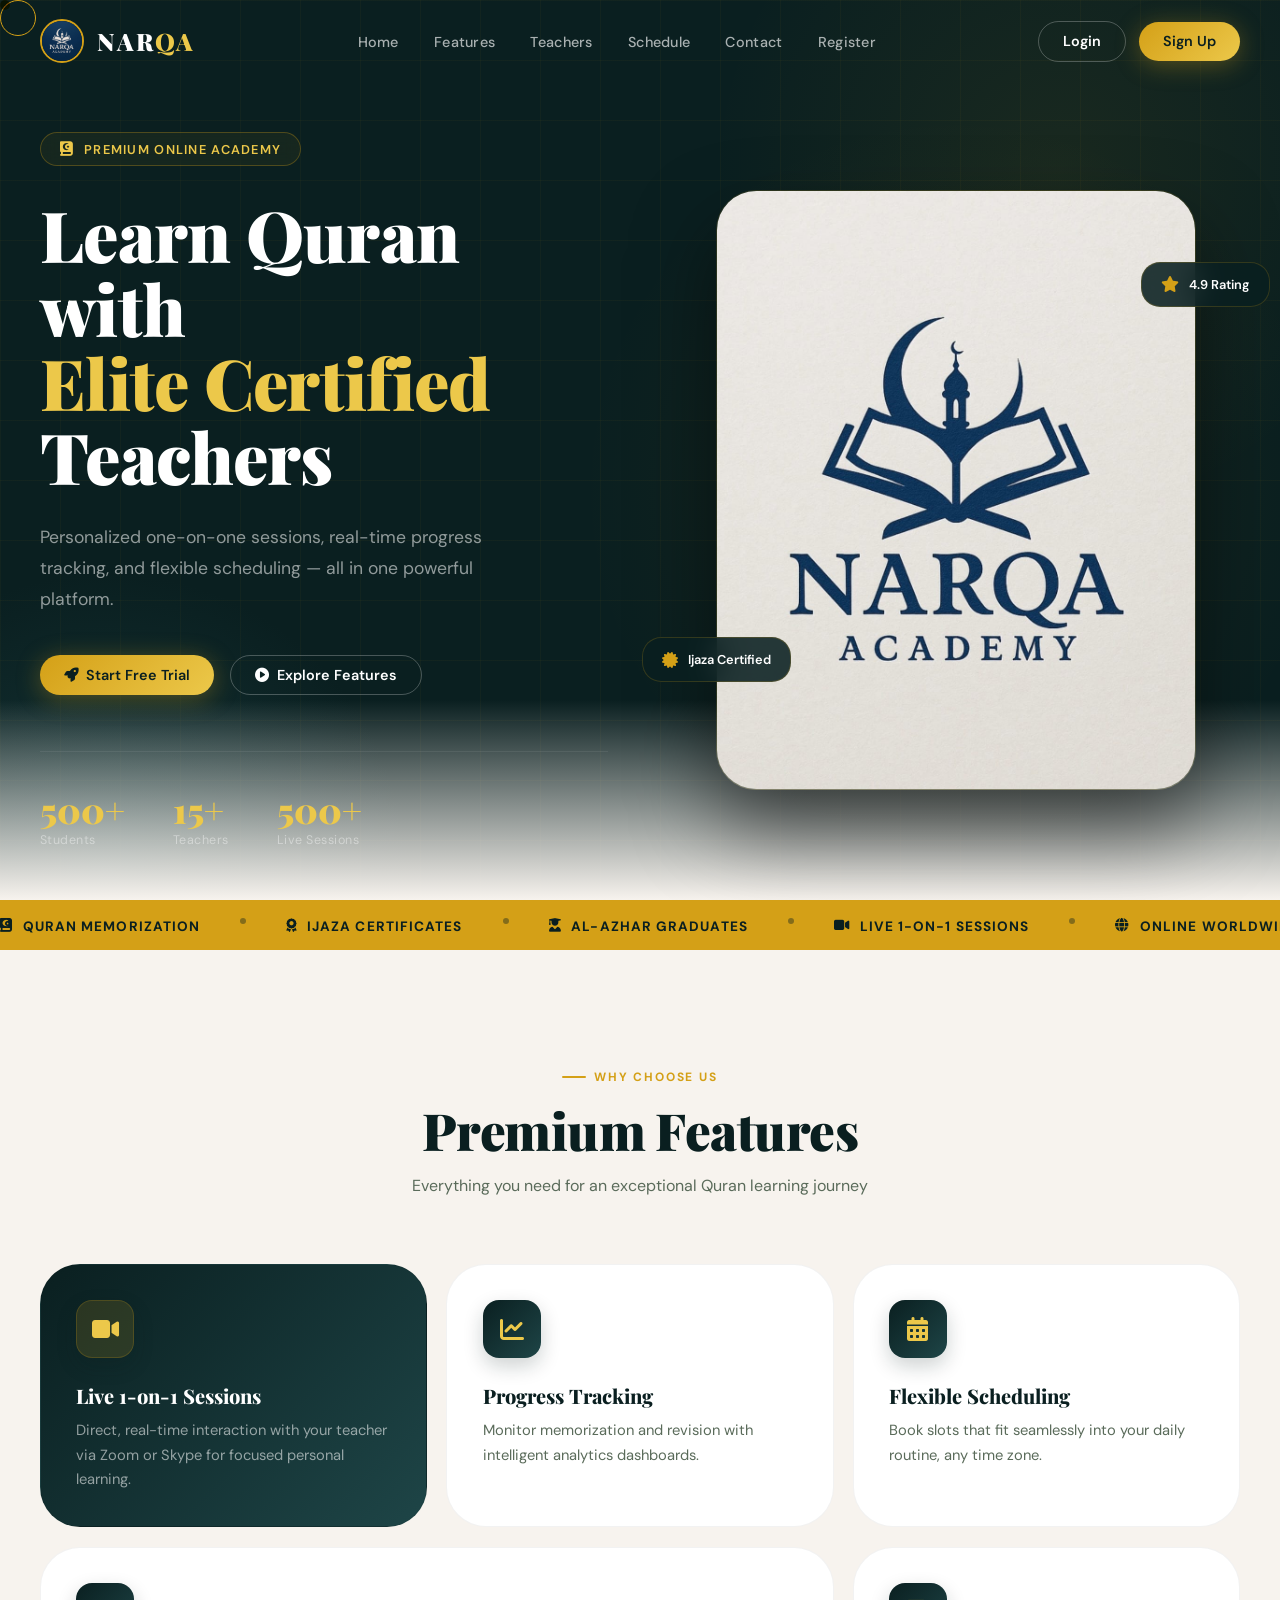
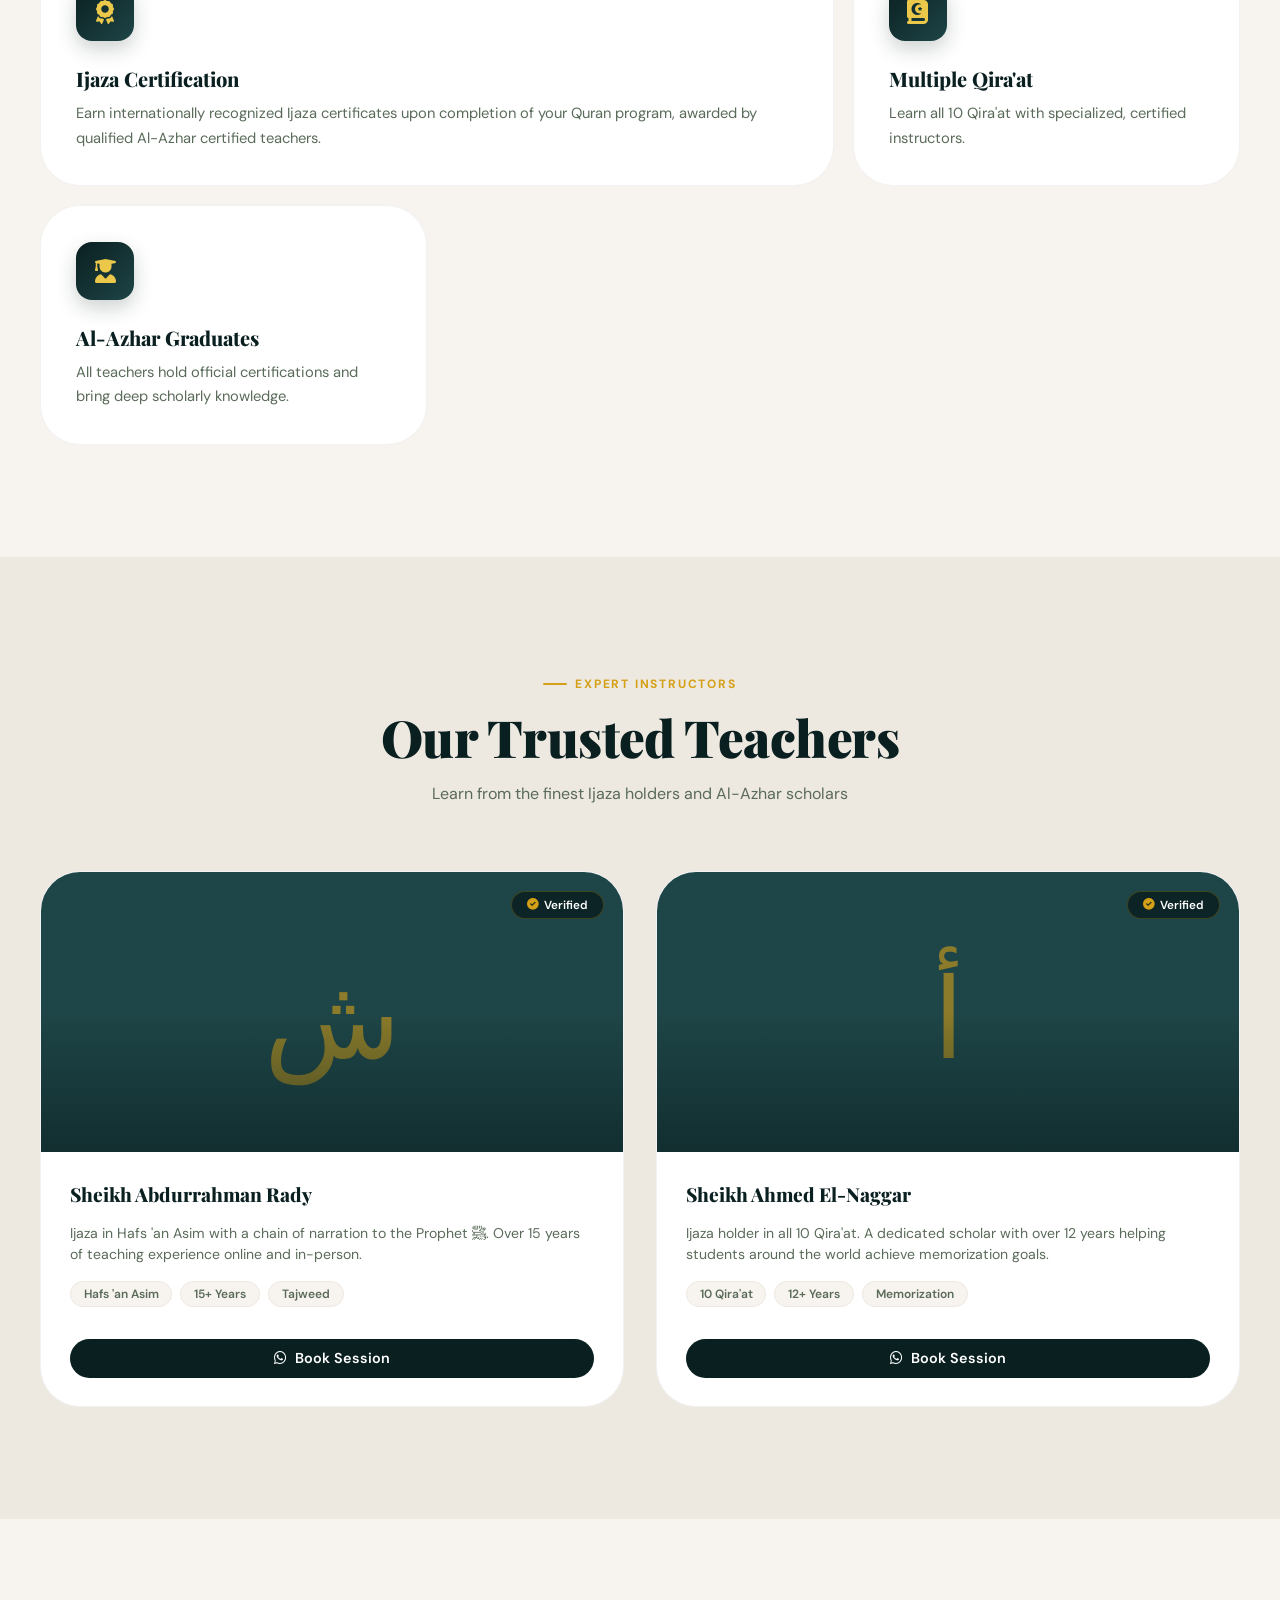
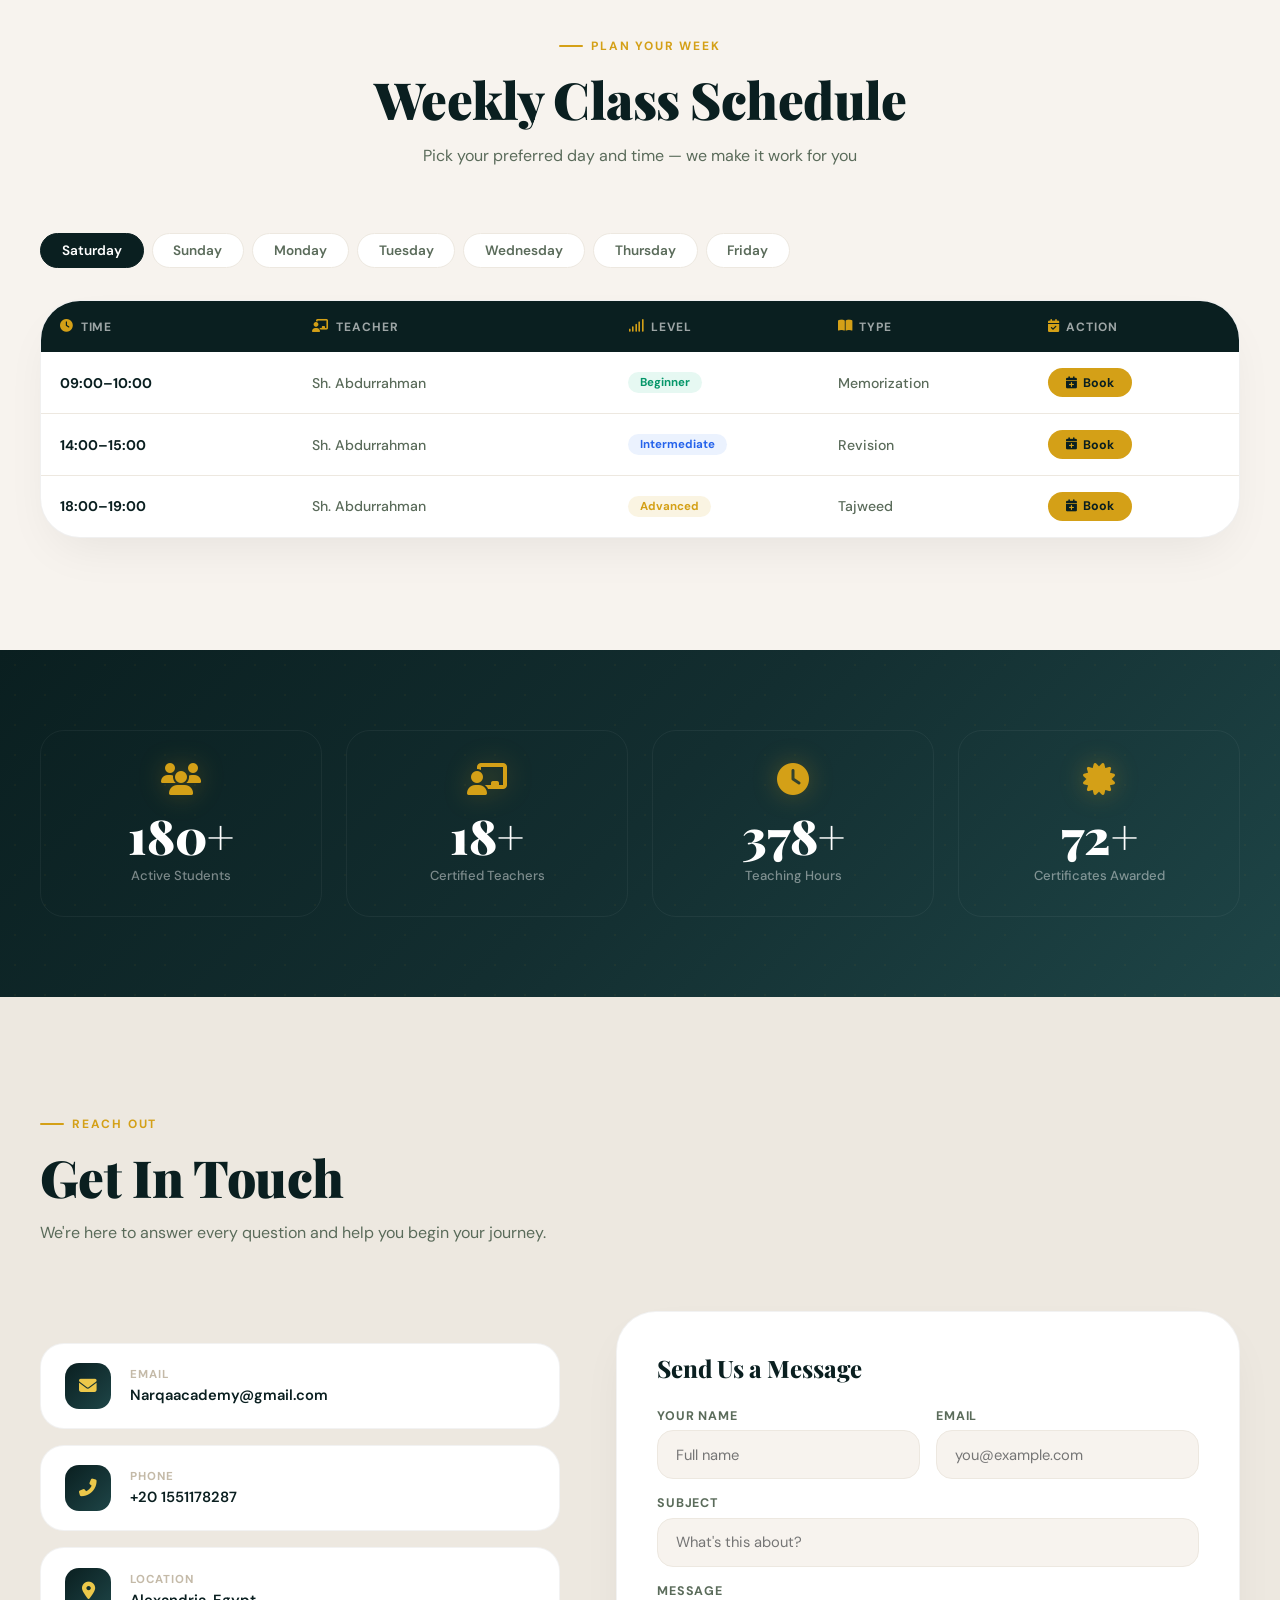
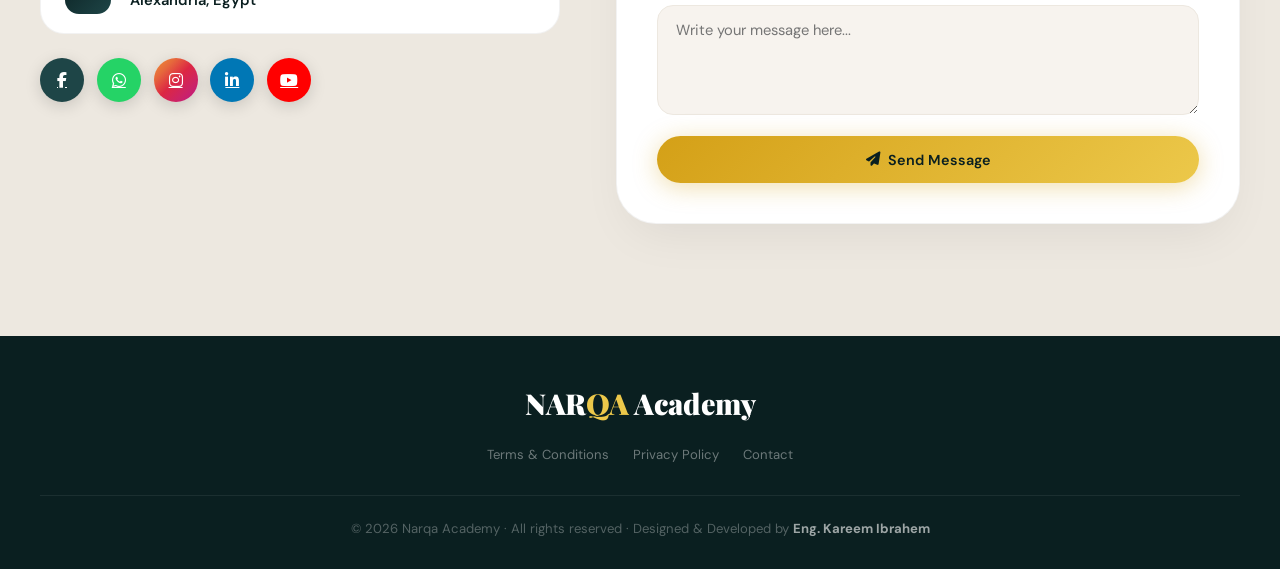
==== index.html @ a3573bda "Add files via upload" ====
<!DOCTYPE html>
<html lang="en" dir="ltr">
<head>
<link href="https://fonts.googleapis.com/css2?family=Playfair+Display:wght@700;800;900&family=DM+Sans:wght@300;400;500;600;700&display=swap" rel="stylesheet">
<link rel="icon" href="img/logo2.jpeg" type="image/x-icon">

<meta charset="UTF-8">
<meta name="viewport" content="width=device-width, initial-scale=1.0, viewport-fit=cover">

<title>Narqa Academy | Learn Quran Online with Certified Al-Azhar Teachers</title>

<meta name="description" content="Join Narqa Academy for online Quran memorization, Tajweed, Arabic language courses, and Ijaza programs with certified Al-Azhar teachers. Flexible schedules for kids and adults worldwide.">

<meta name="keywords" content="Quran online, Quran memorization, Learn Quran online, Tajweed classes, Quran teacher, Al Azhar teachers, Online Islamic courses, Ijaza Quran, Arabic lessons, Quran academy">

<meta name="author" content="Narqa Academy">
<meta name="robots" content="index, follow, max-image-preview:large">
<meta name="theme-color" content="#0A1F20">
<!-- Canonical -->
<link rel="canonical" href="https://narqaacadmy.com/">
<!-- Open Graph -->
<meta property="og:type" content="website">
<meta property="og:title" content="Narqa Academy | Learn Quran Online">
<meta property="og:description" content="Online Quran memorization, Tajweed, Arabic language, and Ijaza programs with certified Al-Azhar teachers.">
<meta property="og:url" content="https://narqaacadmy.com/">
<meta property="og:site_name" content="Narqa Academy">
<meta property="og:image" content="https://narqaacadmy.com/img/logo2.jpeg">
<!-- Twitter -->
<meta name="twitter:card" content="summary_large_image">
<meta name="twitter:title" content="Narqa Academy | Learn Quran Online">
<meta name="twitter:description" content="Learn Quran online with certified Al-Azhar teachers. One-on-one classes and flexible schedules.">
<meta name="twitter:image" content="https://narqaacadmy.com/img/logo2.jpeg">
<!-- Favicon -->
<link rel="icon" type="image/jpeg" href="/img/logo2.jpeg">
<link rel="apple-touch-icon" href="/img/logo2.jpeg">
<!-- Fonts -->
<link rel="preconnect" href="https://fonts.googleapis.com">
<link rel="preconnect" href="https://fonts.gstatic.com" crossorigin>
<link href="https://fonts.googleapis.com/css2?family=Playfair+Display:wght@700;800;900&family=DM+Sans:wght@300;400;500;600;700&display=swap" rel="stylesheet">
<!-- Icons -->
<link rel="stylesheet" href="https://cdnjs.cloudflare.com/ajax/libs/font-awesome/6.4.0/css/all.min.css">

<style>
*{margin:0;padding:0;box-sizing:border-box}
:root{
  --ink:#0A1F20;
  --ink-2:#132E30;
  --ink-3:#1E4547;
  --gold:#D4A017;
  --gold-lt:#ECC84A;
  --gold-glow:rgba(212,160,23,0.18);
  --cream:#F7F3EE;
  --cream-2:#EDE8E0;
  --stone:#C4BAA8;
  --text:#2C3E2D;
  --text-2:#5A6B5A;
  --white:#FFFFFF;
  --r-lg:2.5rem;
  --r-md:1.5rem;
  --r-sm:1rem;
  --ease:cubic-bezier(0.22,1,0.36,1);
}
html{scroll-behavior:smooth}
body{font-family:'DM Sans',sans-serif;background:var(--cream);color:var(--text);overflow-x:hidden}
.container{max-width:1300px;margin:0 auto;padding:0 2.5rem}

/* CURSOR */
.cursor{position:fixed;width:10px;height:10px;background:var(--gold);border-radius:50%;pointer-events:none;z-index:9999;transition:transform 0.1s;mix-blend-mode:multiply}
.cursor-ring{position:fixed;width:36px;height:36px;border:1.5px solid var(--gold);border-radius:50%;pointer-events:none;z-index:9998;transition:transform 0.15s,opacity 0.15s}

/* NAV */
.navbar{position:fixed;top:0;width:100%;z-index:1000;padding:1.2rem 0;transition:all 0.5s var(--ease)}
.navbar.scrolled{background:rgba(10,31,32,0.96);backdrop-filter:blur(20px);padding:0.7rem 0;border-bottom:1px solid rgba(212,160,23,0.1)}
.navbar .container{display:flex;justify-content:space-between;align-items:center;gap:2rem}
.logo{display:flex;align-items:center;gap:0.8rem;text-decoration:none}
.logo-img{width:44px;height:44px;border-radius:50%;object-fit:cover;border:2px solid var(--gold);overflow:hidden;background:var(--ink)}
.logo-img img{width:100%;height:100%;object-fit:cover}
.logo-text{font-family:'Playfair Display',serif;font-weight:900;font-size:1.5rem;color:#fff;letter-spacing:0.08em}
.logo-text span{color:var(--gold-lt)}
.nav-links{display:flex;gap:2.2rem;list-style:none}
.nav-links a{text-decoration:none;font-weight:500;color:rgba(255,255,255,0.65);transition:color 0.3s;font-size:0.9rem;letter-spacing:0.02em}
.nav-links a:hover{color:var(--gold-lt)}
.nav-cta{display:flex;gap:0.8rem;align-items:center}
.btn{display:inline-flex;align-items:center;justify-content:center;gap:0.5rem;padding:0.65rem 1.5rem;border-radius:3rem;font-weight:600;font-family:'DM Sans',sans-serif;font-size:0.9rem;border:none;cursor:pointer;text-decoration:none;transition:all 0.3s var(--ease)}
.btn-ghost{background:transparent;border:1.5px solid rgba(255,255,255,0.25);color:#fff}
.btn-ghost:hover{border-color:var(--gold);color:var(--gold-lt);transform:translateY(-2px)}
.btn-gold{background:linear-gradient(135deg,var(--gold),var(--gold-lt));color:var(--ink);box-shadow:0 4px 24px rgba(212,160,23,0.35)}
.btn-gold:hover{transform:translateY(-3px);box-shadow:0 10px 32px rgba(212,160,23,0.5)}
.btn-dark{background:var(--ink);color:white}
.btn-dark:hover{background:var(--ink-3);transform:translateY(-2px)}
.hamburger{display:none;background:none;border:none;color:#fff;font-size:1.6rem;cursor:pointer}

/* MOBILE MENU */
.mobile-nav{position:fixed;inset:0;background:var(--ink);z-index:1100;transform:translateX(100%);transition:transform 0.45s var(--ease);display:flex;flex-direction:column;padding:3rem 2rem}
.mobile-nav.open{transform:translateX(0)}
.mobile-nav .close-nav{align-self:flex-end;background:none;border:none;color:var(--gold);font-size:2rem;cursor:pointer;margin-bottom:3rem}
.mobile-nav a{text-decoration:none;color:rgba(255,255,255,0.8);font-size:1.4rem;font-weight:600;padding:0.8rem 0;border-bottom:1px solid rgba(255,255,255,0.06);transition:color 0.3s,padding 0.3s}
.mobile-nav a:hover{color:var(--gold-lt);padding-left:0.5rem}

/* HERO */
.hero{min-height:100vh;background:var(--ink);position:relative;display:flex;align-items:center;overflow:hidden;padding-top:5rem}
.hero-bg-grid{position:absolute;inset:0;background-image:
  linear-gradient(rgba(212,160,23,0.04) 1px,transparent 1px),
  linear-gradient(90deg,rgba(212,160,23,0.04) 1px,transparent 1px);
background-size:60px 60px;pointer-events:none}
.hero-circle-1{position:absolute;top:-20%;right:-10%;width:700px;height:700px;border-radius:50%;background:radial-gradient(circle,rgba(212,160,23,0.08) 0%,transparent 70%);pointer-events:none}
.hero-circle-2{position:absolute;bottom:-30%;left:-15%;width:600px;height:600px;border-radius:50%;background:radial-gradient(circle,rgba(30,69,71,0.6) 0%,transparent 70%);pointer-events:none}
.hero-bottom-fade{position:absolute;bottom:0;left:0;width:100%;height:200px;background:linear-gradient(to top,var(--cream),transparent);z-index:2;pointer-events:none}
.hero-inner{display:grid;grid-template-columns:1fr 1fr;gap:4rem;align-items:center;position:relative;z-index:3;padding:3rem 0}
.hero-left{}
.hero-eyebrow{display:inline-flex;align-items:center;gap:0.6rem;border:1px solid rgba(212,160,23,0.3);background:rgba(212,160,23,0.06);color:var(--gold-lt);padding:0.45rem 1.2rem;border-radius:3rem;font-size:0.8rem;font-weight:600;letter-spacing:0.1em;text-transform:uppercase;margin-bottom:2rem;backdrop-filter:blur(8px)}
.hero-eyebrow i{font-size:0.9rem}
.hero h1{font-family:'Playfair Display',serif;font-size:clamp(3rem,5.5vw,5rem);font-weight:900;line-height:1.05;color:#fff;margin-bottom:1.8rem;letter-spacing:-0.01em}
.hero h1 em{font-style:normal;color:var(--gold-lt)}
.hero-desc{color:rgba(255,255,255,0.55);font-size:1.1rem;line-height:1.75;max-width:480px;margin-bottom:2.5rem;font-weight:400}
.hero-actions{display:flex;gap:1rem;flex-wrap:wrap;margin-bottom:3.5rem}
.hero-divider{width:100%;height:1px;background:rgba(255,255,255,0.07);margin-bottom:2.5rem}
.hero-stats-row{display:flex;gap:3rem;flex-wrap:wrap}
.hero-stat .num{font-family:'Playfair Display',serif;font-size:2.2rem;font-weight:900;color:var(--gold-lt);line-height:1}
.hero-stat .lbl{font-size:0.78rem;color:rgba(255,255,255,0.4);margin-top:4px;letter-spacing:0.04em}

/* HERO RIGHT */
.hero-right{display:flex;justify-content:center;position:relative}
.hero-main-img{width:100%;max-width:480px;aspect-ratio:4/5;border-radius:2.5rem;overflow:hidden;border:1px solid rgba(212,160,23,0.15);box-shadow:0 40px 80px rgba(0,0,0,0.5);position:relative}
.hero-main-img img{width:100%;height:100%;object-fit:cover}
.hero-glow-behind{position:absolute;top:50%;left:50%;transform:translate(-50%,-50%);width:140%;height:140%;background:radial-gradient(circle,rgba(212,160,23,0.07) 0%,transparent 65%);pointer-events:none;z-index:-1}
.badge-float{position:absolute;background:rgba(10,31,32,0.88);backdrop-filter:blur(16px);border:1px solid rgba(212,160,23,0.2);border-radius:1.2rem;padding:0.8rem 1.2rem;color:#fff;font-size:0.8rem;font-weight:600;display:flex;align-items:center;gap:0.6rem;animation:levitate 4s ease-in-out infinite}
.badge-float i{color:var(--gold);font-size:1rem}
.badge-float.b1{top:12%;right:-30px;animation-delay:0s}
.badge-float.b2{bottom:18%;left:-30px;animation-delay:1.8s}
@keyframes levitate{0%,100%{transform:translateY(0)}50%{transform:translateY(-10px)}}

/* MARQUEE STRIP */
.marquee-wrap{background:var(--gold);padding:0.9rem 0;overflow:hidden;white-space:nowrap}
.marquee-track{display:inline-flex;gap:2.5rem;animation:marquee 22s linear infinite}
.marquee-item{display:inline-flex;align-items:center;gap:0.6rem;font-weight:700;font-size:0.85rem;color:var(--ink);text-transform:uppercase;letter-spacing:0.08em}
.marquee-dot{width:6px;height:6px;background:var(--ink);border-radius:50%;opacity:0.4}
@keyframes marquee{from{transform:translateX(0)}to{transform:translateX(-50%)}}

/* SECTION COMMON */
.section{padding:7rem 0}
.section-label{display:inline-flex;align-items:center;gap:0.5rem;font-size:0.75rem;font-weight:700;text-transform:uppercase;letter-spacing:0.15em;color:var(--gold);margin-bottom:1rem}
.section-label::before{content:'';display:block;width:24px;height:2px;background:var(--gold);border-radius:2px}
.section-title{font-family:'Playfair Display',serif;font-size:clamp(2.2rem,4vw,3.2rem);font-weight:900;color:var(--ink);line-height:1.15;letter-spacing:-0.01em}
.section-desc{color:var(--text-2);font-size:1rem;line-height:1.7;max-width:540px}
.section-head{margin-bottom:4rem}
.section-head.center{text-align:center}
.section-head.center .section-label{justify-content:center}
.section-head.center .section-desc{margin:0 auto}

/* FEATURES */
.features-section{background:var(--cream)}
.features-bento{display:grid;grid-template-columns:repeat(3,1fr);grid-template-rows:auto auto;gap:1.2rem}
.feat-card{background:var(--white);border-radius:var(--r-lg);padding:2.2rem;border:1px solid rgba(0,0,0,0.05);transition:all 0.4s var(--ease);position:relative;overflow:hidden}
.feat-card::after{content:'';position:absolute;bottom:0;left:0;width:100%;height:3px;background:linear-gradient(90deg,var(--gold),var(--gold-lt));transform:scaleX(0);transform-origin:left;transition:transform 0.4s var(--ease)}
.feat-card:hover::after{transform:scaleX(1)}
.feat-card:hover{transform:translateY(-6px);box-shadow:0 20px 40px -12px rgba(0,0,0,0.1)}
.feat-card.wide{grid-column:span 2}
.feat-icon{width:58px;height:58px;background:linear-gradient(135deg,var(--ink),var(--ink-3));border-radius:16px;display:flex;align-items:center;justify-content:center;font-size:1.5rem;color:var(--gold-lt);margin-bottom:1.5rem;box-shadow:0 8px 20px rgba(10,31,32,0.2)}
.feat-card h3{font-family:'Playfair Display',serif;font-size:1.25rem;font-weight:800;color:var(--ink);margin-bottom:0.6rem}
.feat-card p{color:var(--text-2);font-size:0.92rem;line-height:1.65}
.feat-card.featured{background:linear-gradient(135deg,var(--ink),var(--ink-3));color:white}
.feat-card.featured h3{color:#fff}
.feat-card.featured p{color:rgba(255,255,255,0.55)}
.feat-card.featured .feat-icon{background:rgba(212,160,23,0.15);border:1px solid rgba(212,160,23,0.2)}

/* TEACHERS */
.teachers-section{background:var(--cream-2)}
.teachers-grid{display:grid;grid-template-columns:repeat(auto-fit,minmax(340px,1fr));gap:2rem}
.teacher-card{background:var(--white);border-radius:var(--r-lg);overflow:hidden;border:1px solid rgba(0,0,0,0.05);transition:all 0.4s var(--ease);display:flex;flex-direction:column}
.teacher-card:hover{transform:translateY(-10px);box-shadow:0 32px 60px -18px rgba(0,0,0,0.15)}
.teacher-img-wrap{height:280px;position:relative;overflow:hidden;background:var(--ink-3);display:flex;align-items:center;justify-content:center}
.teacher-avatar{font-family:'Playfair Display',serif;font-size:7rem;color:rgba(212,160,23,0.6);line-height:1}
.teacher-img-wrap::after{content:'';position:absolute;inset:0;background:linear-gradient(to top,rgba(10,31,32,0.6) 0%,transparent 50%)}
.verified-pill{position:absolute;top:1.2rem;right:1.2rem;background:rgba(10,31,32,0.85);backdrop-filter:blur(8px);color:#fff;padding:0.3rem 0.9rem;border-radius:3rem;font-size:0.73rem;font-weight:600;display:flex;align-items:center;gap:0.35rem;z-index:2;border:1px solid rgba(212,160,23,0.25)}
.verified-pill i{color:var(--gold)}
.teacher-body{padding:1.8rem;flex:1;display:flex;flex-direction:column;gap:1rem}
.teacher-body h3{font-family:'Playfair Display',serif;font-size:1.2rem;font-weight:800;color:var(--ink)}
.teacher-body p{font-size:0.88rem;color:var(--text-2);line-height:1.5}
.teacher-tags{display:flex;flex-wrap:wrap;gap:0.5rem}
.tag{background:var(--cream);border:1px solid var(--cream-2);padding:0.25rem 0.8rem;border-radius:3rem;font-size:0.75rem;font-weight:600;color:var(--text-2)}
.teacher-body .btn{margin-top:auto}

/* SCHEDULE */
.schedule-section{background:var(--cream)}
.sched-tabs{display:flex;flex-wrap:wrap;gap:0.5rem;margin-bottom:2rem}
.tab-btn{background:var(--white);border:1.5px solid var(--cream-2);padding:0.5rem 1.3rem;border-radius:3rem;font-weight:600;font-family:'DM Sans',sans-serif;font-size:0.85rem;color:var(--text-2);cursor:pointer;transition:all 0.25s}
.tab-btn:hover,.tab-btn.active{background:var(--ink);color:white;border-color:var(--ink)}
.sched-wrapper{background:var(--white);border-radius:var(--r-lg);overflow:hidden;border:1px solid rgba(0,0,0,0.06);box-shadow:0 20px 50px -15px rgba(0,0,0,0.08)}
.sched-header{background:var(--ink);display:grid;grid-template-columns:1.2fr 1.5fr 1fr 1fr 1fr;gap:0;padding:0}
.sched-header span{padding:1.1rem 1.2rem;font-size:0.75rem;font-weight:700;text-transform:uppercase;letter-spacing:0.08em;color:rgba(255,255,255,0.6);display:flex;align-items:center;gap:0.4rem}
.sched-header span i{color:var(--gold);font-size:0.8rem}
.sched-row{display:grid;grid-template-columns:1.2fr 1.5fr 1fr 1fr 1fr;border-bottom:1px solid var(--cream-2);transition:background 0.2s;align-items:center}
.sched-row:last-child{border-bottom:none}
.sched-row:hover{background:rgba(212,160,23,0.03)}
.sched-row>*{padding:1rem 1.2rem;font-size:0.88rem}
.sched-row .time{font-weight:700;color:var(--ink);font-variant-numeric:tabular-nums}
.sched-row .teacher{color:var(--text-2);font-weight:500}
.level-pill{display:inline-block;padding:0.2rem 0.75rem;border-radius:3rem;font-size:0.72rem;font-weight:700}
.level-pill.beginner{background:rgba(16,185,129,0.1);color:#059669}
.level-pill.intermediate{background:rgba(59,130,246,0.1);color:#2563EB}
.level-pill.advanced{background:rgba(212,160,23,0.12);color:var(--gold)}
.book-btn{background:var(--gold);color:var(--ink);border:none;padding:0.4rem 1.1rem;border-radius:3rem;font-weight:700;cursor:pointer;font-family:'DM Sans',sans-serif;font-size:0.78rem;transition:all 0.25s;display:inline-flex;align-items:center;gap:0.4rem}
.book-btn:hover{background:var(--gold-lt);transform:scale(1.05)}
.no-sess{text-align:center;padding:3rem;color:var(--stone);font-weight:500;font-style:italic}

/* STATS BELT */
.stats-belt{background:linear-gradient(135deg,var(--ink) 0%,var(--ink-2) 50%,var(--ink-3) 100%);padding:5rem 0;position:relative;overflow:hidden}
.stats-belt::before{content:'';position:absolute;inset:0;background-image:radial-gradient(rgba(212,160,23,0.05) 1px,transparent 1px);background-size:30px 30px}
.stats-belt-grid{display:grid;grid-template-columns:repeat(4,1fr);gap:1.5rem;position:relative;z-index:1}
.stat-block{text-align:center;padding:2rem;border:1px solid rgba(255,255,255,0.05);border-radius:var(--r-md);transition:border-color 0.3s,background 0.3s}
.stat-block:hover{border-color:rgba(212,160,23,0.25);background:rgba(212,160,23,0.03)}
.stat-block i{font-size:2rem;color:var(--gold);margin-bottom:1rem;display:block;filter:drop-shadow(0 0 12px rgba(212,160,23,0.3))}
.stat-block .big{font-family:'Playfair Display',serif;font-size:3rem;font-weight:900;color:#fff;line-height:1}
.stat-block .small{font-size:0.82rem;color:rgba(255,255,255,0.45);margin-top:0.5rem;font-weight:500}

/* CONTACT */
.contact-section{background:var(--cream-2)}
.contact-grid{display:grid;grid-template-columns:1fr 1.2fr;gap:3.5rem;align-items:start}
.contact-left{}
.contact-info-cards{display:flex;flex-direction:column;gap:1rem;margin-top:2rem}
.info-card{background:var(--white);border-radius:var(--r-md);padding:1.2rem 1.5rem;display:flex;align-items:center;gap:1.2rem;border:1px solid rgba(0,0,0,0.05);transition:all 0.3s var(--ease)}
.info-card:hover{border-color:var(--gold);transform:translateX(4px)}
.info-card-icon{width:46px;height:46px;flex-shrink:0;background:linear-gradient(135deg,var(--ink),var(--ink-3));color:var(--gold-lt);border-radius:14px;display:flex;align-items:center;justify-content:center;font-size:1.1rem}
.info-card-text strong{display:block;font-size:0.72rem;text-transform:uppercase;letter-spacing:0.08em;color:var(--stone);font-weight:700;margin-bottom:2px}
.info-card-text a,.info-card-text span{color:var(--ink);font-weight:600;font-size:0.92rem;text-decoration:none}
.info-card-text a:hover{color:var(--gold)}
.socials{display:flex;gap:0.8rem;margin-top:1.5rem}
.socials a{width:44px;height:44px;border-radius:50%;display:flex;align-items:center;justify-content:center;color:white;font-size:1rem;transition:all 0.3s var(--ease);box-shadow:0 4px 16px rgba(0,0,0,0.15)}
.socials a:hover{transform:translateY(-4px) scale(1.1);box-shadow:0 8px 24px rgba(0,0,0,0.2)}
.contact-form{background:var(--white);border-radius:var(--r-lg);padding:2.5rem;border:1px solid rgba(0,0,0,0.05);box-shadow:0 20px 50px -15px rgba(0,0,0,0.08)}
.form-title{font-family:'Playfair Display',serif;font-size:1.5rem;font-weight:800;color:var(--ink);margin-bottom:1.5rem}
.form-row{display:grid;grid-template-columns:1fr 1fr;gap:1rem}
.fg{margin-bottom:1rem}
.fg label{display:block;font-size:0.78rem;font-weight:700;text-transform:uppercase;letter-spacing:0.07em;color:var(--text-2);margin-bottom:0.4rem}
.fg input,.fg textarea{width:100%;padding:0.85rem 1.1rem;border:1.5px solid var(--cream-2);border-radius:var(--r-sm);font-family:'DM Sans',sans-serif;font-size:0.92rem;color:var(--ink);background:var(--cream);transition:all 0.3s;outline:none}
.fg input:focus,.fg textarea:focus{border-color:var(--gold);background:#fff;box-shadow:0 0 0 3px var(--gold-glow)}
.fg textarea{resize:vertical;min-height:110px}

/* FOOTER */
.footer{background:var(--ink);color:white;padding:3rem 0 2rem}
.footer-inner{display:flex;flex-direction:column;align-items:center;gap:1.5rem;text-align:center}
.footer-logo{font-family:'Playfair Display',serif;font-size:1.8rem;font-weight:900;color:#fff}
.footer-logo span{color:var(--gold-lt)}
.footer-links{display:flex;gap:1.5rem}
.footer-links a{color:rgba(255,255,255,0.4);font-size:0.82rem;text-decoration:none;transition:color 0.3s}
.footer-links a:hover{color:var(--gold-lt)}
.footer-copy{color:rgba(255,255,255,0.3);font-size:0.82rem;border-top:1px solid rgba(255,255,255,0.07);width:100%;padding-top:1.5rem;margin-top:0.5rem}

/* REVEAL */
.reveal{opacity:0;transform:translateY(30px);transition:opacity 0.7s var(--ease),transform 0.7s var(--ease)}
.reveal.visible{opacity:1;transform:none}

/* SCROLL TOP */
.scroll-top{position:fixed;bottom:2rem;right:2rem;width:48px;height:48px;background:var(--gold);color:var(--ink);border:none;border-radius:50%;cursor:pointer;font-size:1rem;display:flex;align-items:center;justify-content:center;opacity:0;visibility:hidden;transition:all 0.35s var(--ease);z-index:500;box-shadow:0 6px 20px rgba(212,160,23,0.4)}
.scroll-top.visible{opacity:1;visibility:visible}
.scroll-top:hover{transform:translateY(-4px) scale(1.1)}

/* TOAST */
.toast{position:fixed;bottom:2rem;left:50%;transform:translateX(-50%) translateY(120px);background:var(--ink);color:white;padding:1rem 2rem;border-radius:var(--r-md);font-weight:600;font-size:0.9rem;z-index:9999;opacity:0;transition:all 0.4s var(--ease);box-shadow:0 12px 40px rgba(0,0,0,0.25);display:flex;align-items:center;gap:0.7rem;border:1px solid rgba(212,160,23,0.2)}
.toast.show{transform:translateX(-50%) translateY(0);opacity:1}
.toast i{color:var(--gold)}

/* RESPONSIVE */
@media(max-width:1024px){
  .features-bento{grid-template-columns:1fr 1fr}
  .feat-card.wide{grid-column:span 1}
  .stats-belt-grid{grid-template-columns:1fr 1fr}
}
@media(max-width:900px){
  .hero-inner{grid-template-columns:1fr;text-align:center}
  .hero h1{font-size:clamp(2.4rem,7vw,3.5rem)}
  .hero-desc{margin:0 auto 2.5rem}
  .hero-actions{justify-content:center}
  .hero-stats-row{justify-content:center}
  .hero-right{order:-1}
  .hero-main-img{max-width:340px}
  .badge-float{display:none}
  .contact-grid{grid-template-columns:1fr}
  .sched-header,.sched-row{grid-template-columns:1fr 1.2fr 0.8fr 0.8fr 0.8fr;font-size:0.8rem}
}
@media(max-width:768px){
  .nav-links,.nav-cta{display:none}
  .hamburger{display:block}
  .container{padding:0 1.5rem}
  .section{padding:5rem 0}
  .features-bento{grid-template-columns:1fr}
  .teachers-grid{grid-template-columns:1fr}
  .stats-belt-grid{grid-template-columns:1fr 1fr}
  .form-row{grid-template-columns:1fr}
  .sched-header,.sched-row{grid-template-columns:1fr 1.2fr 1fr 0fr 0.8fr}
  .sched-header span:nth-child(4),.sched-row>*:nth-child(4){display:none}
}
</style>
</head>
<body>

<!-- CURSOR (desktop only) -->
<div class="cursor" id="cursorDot"></div>
<div class="cursor-ring" id="cursorRing"></div>

<!-- NAVBAR -->
<nav class="navbar" id="navbar">
  <div class="container">
    <a href="#home" class="logo">
      <div class="logo-img"><img src="img/logo2.jpeg" alt="Narqa Logo"></div>
      <span class="logo-text">NAR<span>QA</span></span>
    </a>
    <ul class="nav-links">
      <li><a href="#home">Home</a></li>
      <li><a href="#features">Features</a></li>
      <li><a href="#teachers">Teachers</a></li>
      <li><a href="#schedule">Schedule</a></li>
      <li><a href="#contact">Contact</a></li>
      <li><a href="register.php">Register</a></li>
    </ul>
    <div class="nav-cta">
      <a href="login.php" class="btn btn-ghost">Login</a>
      <a href="register.php" class="btn btn-gold">Sign Up</a>
    </div>
    <button class="hamburger" id="hamburger"><i class="fas fa-bars"></i></button>
  </div>
</nav>

<!-- MOBILE NAV -->
<div class="mobile-nav" id="mobileNav">
  <button class="close-nav" id="closeNav"><i class="fas fa-times"></i></button>
  <a href="#home">Home</a>
  <a href="#features">Features</a>
  <a href="#teachers">Teachers</a>
  <a href="#schedule">Schedule</a>
  <a href="#contact">Contact</a>
  <a href="register.php">Register</a>
  <a href="login.php">Login</a>
</div>

<!-- HERO -->
<section id="home" class="hero">
  <div class="hero-bg-grid"></div>
  <div class="hero-circle-1"></div>
  <div class="hero-circle-2"></div>
  <div class="container">
    <div class="hero-inner">
      <div class="hero-left">
        <span class="hero-eyebrow"><i class="fas fa-quran"></i> Premium Online Academy</span>
        <h1>Learn Quran with<br><em>Elite Certified</em><br>Teachers</h1>
        <p class="hero-desc">Personalized one-on-one sessions, real-time progress tracking, and flexible scheduling — all in one powerful platform.</p>
        <div class="hero-actions">
          <a href="register.html" class="btn btn-gold"><i class="fas fa-rocket"></i> Start Free Trial</a>
          <a href="about-me.html" class="btn btn-ghost"><i class="fas fa-play-circle"></i> Explore Features</a>
        </div>
        <div class="hero-divider"></div>
        <div class="hero-stats-row">
          <div class="hero-stat"><div class="num" data-count="500">0</div><div class="lbl">Students</div></div>
          <div class="hero-stat"><div class="num" data-count="15">0</div><div class="lbl">Teachers</div></div>
          <div class="hero-stat"><div class="num" data-count="500">0</div><div class="lbl">Live Sessions</div></div>
        </div>
      </div>
      <div class="hero-right">
        <div class="hero-glow-behind"></div>
        <div class="hero-main-img">
          <img src="img/logo.jpeg" alt="Narqa Academy">
        </div>
        <div class="badge-float b1"><i class="fas fa-star"></i> 4.9 Rating</div>
        <div class="badge-float b2"><i class="fas fa-certificate"></i> Ijaza Certified</div>
      </div>
    </div>
  </div>
  <div class="hero-bottom-fade"></div>
</section>

<!-- MARQUEE -->
<div class="marquee-wrap">
  <div class="marquee-track">
    <span class="marquee-item"><i class="fas fa-book-quran"></i> Quran Memorization</span>
    <span class="marquee-dot"></span>
    <span class="marquee-item"><i class="fas fa-award"></i> Ijaza Certificates</span>
    <span class="marquee-dot"></span>
    <span class="marquee-item"><i class="fas fa-user-graduate"></i> Al-Azhar Graduates</span>
    <span class="marquee-dot"></span>
    <span class="marquee-item"><i class="fas fa-video"></i> Live 1-on-1 Sessions</span>
    <span class="marquee-dot"></span>
    <span class="marquee-item"><i class="fas fa-globe"></i> Online Worldwide</span>
    <span class="marquee-dot"></span>
    <span class="marquee-item"><i class="fas fa-calendar-alt"></i> Flexible Scheduling</span>
    <span class="marquee-dot"></span>
    <span class="marquee-item"><i class="fas fa-book-quran"></i> Quran Memorization</span>
    <span class="marquee-dot"></span>
    <span class="marquee-item"><i class="fas fa-award"></i> Ijaza Certificates</span>
    <span class="marquee-dot"></span>
    <span class="marquee-item"><i class="fas fa-user-graduate"></i> Al-Azhar Graduates</span>
    <span class="marquee-dot"></span>
    <span class="marquee-item"><i class="fas fa-video"></i> Live 1-on-1 Sessions</span>
    <span class="marquee-dot"></span>
    <span class="marquee-item"><i class="fas fa-globe"></i> Online Worldwide</span>
    <span class="marquee-dot"></span>
    <span class="marquee-item"><i class="fas fa-calendar-alt"></i> Flexible Scheduling</span>
    <span class="marquee-dot"></span>
  </div>
</div>

<!-- FEATURES -->
<section id="features" class="section features-section">
  <div class="container">
    <div class="section-head center reveal">
      <div class="section-label">Why Choose Us</div>
      <h2 class="section-title">Premium Features</h2>
      <p class="section-desc" style="margin-top:0.8rem">Everything you need for an exceptional Quran learning journey</p>
    </div>
    <div class="features-bento">
      <div class="feat-card featured reveal">
        <div class="feat-icon"><i class="fas fa-video"></i></div>
        <h3>Live 1-on-1 Sessions</h3>
        <p>Direct, real-time interaction with your teacher via Zoom or Skype for focused personal learning.</p>
      </div>
      <div class="feat-card reveal">
        <div class="feat-icon"><i class="fas fa-chart-line"></i></div>
        <h3>Progress Tracking</h3>
        <p>Monitor memorization and revision with intelligent analytics dashboards.</p>
      </div>
      <div class="feat-card reveal">
        <div class="feat-icon"><i class="fas fa-calendar-alt"></i></div>
        <h3>Flexible Scheduling</h3>
        <p>Book slots that fit seamlessly into your daily routine, any time zone.</p>
      </div>
      <div class="feat-card wide reveal">
        <div class="feat-icon"><i class="fas fa-award"></i></div>
        <h3>Ijaza Certification</h3>
        <p>Earn internationally recognized Ijaza certificates upon completion of your Quran program, awarded by qualified Al-Azhar certified teachers.</p>
      </div>
      <div class="feat-card reveal">
        <div class="feat-icon"><i class="fas fa-book-quran"></i></div>
        <h3>Multiple Qira'at</h3>
        <p>Learn all 10 Qira'at with specialized, certified instructors.</p>
      </div>
      <div class="feat-card reveal">
        <div class="feat-icon"><i class="fas fa-user-graduate"></i></div>
        <h3>Al-Azhar Graduates</h3>
        <p>All teachers hold official certifications and bring deep scholarly knowledge.</p>
      </div>
    </div>
  </div>
</section>

<!-- TEACHERS -->
<section id="teachers" class="section teachers-section">
  <div class="container">
    <div class="section-head center reveal">
      <div class="section-label">Expert Instructors</div>
      <h2 class="section-title">Our Trusted Teachers</h2>
      <p class="section-desc" style="margin-top:0.8rem">Learn from the finest Ijaza holders and Al-Azhar scholars</p>
    </div>
    <div class="teachers-grid">
      <div class="teacher-card reveal">
        <div class="teacher-img-wrap">
          <div class="teacher-avatar">ش</div>
          <div class="verified-pill"><i class="fas fa-check-circle"></i> Verified</div>
        </div>
        <div class="teacher-body">
          <h3>Sheikh Abdurrahman Rady</h3>
          <p>Ijaza in Hafs 'an Asim with a chain of narration to the Prophet ﷺ. Over 15 years of teaching experience online and in-person.</p>
          <div class="teacher-tags">
            <span class="tag">Hafs 'an Asim</span>
            <span class="tag">15+ Years</span>
            <span class="tag">Tajweed</span>
          </div>
          <button class="btn btn-dark" onclick="bookTeacher()" style="width:100%;margin-top:1rem"><i class="fab fa-whatsapp"></i> Book Session</button>
        </div>
      </div>
      <div class="teacher-card reveal">
        <div class="teacher-img-wrap" style="background:var(--ink-3)">
          <div class="teacher-avatar">أ</div>
          <div class="verified-pill"><i class="fas fa-check-circle"></i> Verified</div>
        </div>
        <div class="teacher-body">
          <h3>Sheikh Ahmed El-Naggar</h3>
          <p>Ijaza holder in all 10 Qira'at. A dedicated scholar with over 12 years helping students around the world achieve memorization goals.</p>
          <div class="teacher-tags">
            <span class="tag">10 Qira'at</span>
            <span class="tag">12+ Years</span>
            <span class="tag">Memorization</span>
          </div>
          <button class="btn btn-dark" onclick="bookTeacher()" style="width:100%;margin-top:1rem"><i class="fab fa-whatsapp"></i> Book Session</button>
        </div>
      </div>
    </div>
  </div>
</section>

<!-- SCHEDULE -->
<section id="schedule" class="section schedule-section">
  <div class="container">
    <div class="section-head center reveal">
      <div class="section-label">Plan Your Week</div>
      <h2 class="section-title">Weekly Class Schedule</h2>
      <p class="section-desc" style="margin-top:0.8rem">Pick your preferred day and time — we make it work for you</p>
    </div>
    <div class="sched-tabs reveal">
      <button class="tab-btn active" data-day="saturday">Saturday</button>
      <button class="tab-btn" data-day="sunday">Sunday</button>
      <button class="tab-btn" data-day="monday">Monday</button>
      <button class="tab-btn" data-day="tuesday">Tuesday</button>
      <button class="tab-btn" data-day="wednesday">Wednesday</button>
      <button class="tab-btn" data-day="thursday">Thursday</button>
      <button class="tab-btn" data-day="friday">Friday</button>
    </div>
    <div class="sched-wrapper reveal" style="overflow-x:auto">
      <div class="sched-header">
        <span><i class="fas fa-clock"></i> Time</span>
        <span><i class="fas fa-chalkboard-user"></i> Teacher</span>
        <span><i class="fas fa-signal"></i> Level</span>
        <span><i class="fas fa-book-open"></i> Type</span>
        <span><i class="fas fa-calendar-check"></i> Action</span>
      </div>
      <div id="scheduleBody"></div>
    </div>
  </div>
</section>

<!-- STATS BELT -->
<div class="stats-belt">
  <div class="container">
    <div class="stats-belt-grid">
      <div class="stat-block reveal">
        <i class="fas fa-users"></i>
        <div class="big" id="statStudents">0</div>
        <div class="small">Active Students</div>
      </div>
      <div class="stat-block reveal">
        <i class="fas fa-chalkboard-user"></i>
        <div class="big" id="statTeachers">0</div>
        <div class="small">Certified Teachers</div>
      </div>
      <div class="stat-block reveal">
        <i class="fas fa-clock"></i>
        <div class="big" id="statHours">0</div>
        <div class="small">Teaching Hours</div>
      </div>
      <div class="stat-block reveal">
        <i class="fas fa-certificate"></i>
        <div class="big" id="statCert">0</div>
        <div class="small">Certificates Awarded</div>
      </div>
    </div>
  </div>
</div>

<!-- CONTACT -->
<section id="contact" class="section contact-section">
  <div class="container">
    <div class="section-head reveal">
      <div class="section-label">Reach Out</div>
      <h2 class="section-title">Get In Touch</h2>
      <p class="section-desc" style="margin-top:0.8rem">We're here to answer every question and help you begin your journey.</p>
    </div>
    <div class="contact-grid">
      <div class="contact-left reveal">
        <div class="contact-info-cards">
          <div class="info-card">
            <div class="info-card-icon"><i class="fas fa-envelope"></i></div>
            <div class="info-card-text">
              <strong>Email</strong>
              <a href="mailto:Narqaacademy@gmail.com">Narqaacademy@gmail.com</a>
            </div>
          </div>
          <div class="info-card">
            <div class="info-card-icon"><i class="fas fa-phone-alt"></i></div>
            <div class="info-card-text">
              <strong>Phone</strong>
              <a href="tel:+201551178287">+20 1551178287</a>
            </div>
          </div>
          <div class="info-card">
            <div class="info-card-icon"><i class="fas fa-map-marker-alt"></i></div>
            <div class="info-card-text">
              <strong>Location</strong>
              <span>Alexandria, Egypt</span>
            </div>
          </div>
        </div>
        <div class="socials">
          <a href="https://www.facebook.com/share/16egxWPfUa/" style="background:var(--ink-3)" title="Facebook"><i class="fab fa-facebook-f"></i></a>
          <a href="https://wa.me/01202988181" style="background:#25D366" title="WhatsApp"><i class="fab fa-whatsapp"></i></a>
          <a href="https://www.instagram.com/narqaacademy" style="background:linear-gradient(135deg,#f09433,#e6683c,#dc2743,#cc2366,#bc1888)" title="Instagram"><i class="fab fa-instagram"></i></a>
          <a href="https://www.linkedin.com/in/abdelrahman-mohammed-rady-a9bb22222/?lipi=urn%3Ali%3Apage%3Ad_flagship3_profile_view_base_contact_details%3BLsGTx8nmT1OFnJaePdjnBg%3D%3D" style="background:#0077B5" title="LinkedIn"><i class="fab fa-linkedin-in"></i></a>
          <a href="https://youtube.com/@narqaacademy?si=wC1MKTSm7LglR9OL" style="background:#FF0000" title="YouTube"><i class="fab fa-youtube"></i></a>
        </div>
      </div>
      <form class="contact-form reveal" id="contactForm">
        <div class="form-title">Send Us a Message</div>
        <div class="form-row">
          <div class="fg"><label>Your Name</label><input type="text" placeholder="Full name" required></div>
          <div class="fg"><label>Email</label><input type="email" placeholder="you@example.com" required></div>
        </div>
        <div class="fg"><label>Subject</label><input type="text" placeholder="What's this about?"></div>
        <div class="fg"><label>Message</label><textarea placeholder="Write your message here..."></textarea></div>
        <button type="submit" class="btn btn-gold" style="width:100%;padding:0.9rem"><i class="fas fa-paper-plane"></i> Send Message</button>
      </form>
    </div>
  </div>
</section>

<!-- FOOTER -->
<footer class="footer">
  <div class="container">
    <div class="footer-inner">
      <div class="footer-logo">NAR<span>QA</span> Academy</div>
      <div class="footer-links">
        <a href="terms.html">Terms & Conditions</a>
        <a href="privacy.html">Privacy Policy</a>
        <a href="#contact">Contact</a>
      </div>
      <p class="footer-copy">&copy; 2026 Narqa Academy · All rights reserved · Designed & Developed by <a href="https://wa.me/+201207771639" target="_blank" style="text-decoration: none;"><strong style="color:rgba(255,255,255,0.6)">Eng. Kareem Ibrahem</strong></a></p>
    </div>
  </div>
</footer>

<!-- SCROLL TOP -->
<button class="scroll-top" id="scrollTopBtn"><i class="fas fa-arrow-up"></i></button>

<!-- TOAST -->
<div class="toast" id="toast"><i class="fas fa-check-circle"></i><span id="toastMsg"></span></div>

<script>
(function(){
  // CURSOR
  const dot=document.getElementById('cursorDot'),ring=document.getElementById('cursorRing');
  if(window.matchMedia('(pointer:fine)').matches){
    document.addEventListener('mousemove',e=>{
      dot.style.left=e.clientX-5+'px';dot.style.top=e.clientY-5+'px';
      ring.style.left=e.clientX-18+'px';ring.style.top=e.clientY-18+'px';
    });
    document.querySelectorAll('a,button').forEach(el=>{
      el.addEventListener('mouseenter',()=>{dot.style.transform='scale(2)';ring.style.transform='scale(1.4)';ring.style.opacity='0.5'});
      el.addEventListener('mouseleave',()=>{dot.style.transform='scale(1)';ring.style.transform='scale(1)';ring.style.opacity='1'});
    });
  }else{dot.style.display='none';ring.style.display='none'}

  // TOAST
  function showToast(msg){
    const t=document.getElementById('toast');
    document.getElementById('toastMsg').textContent=msg;
    t.classList.add('show');
    setTimeout(()=>t.classList.remove('show'),3500);
  }
  window.showToast=showToast;
  window.bookTeacher=()=>{showToast('Redirecting to WhatsApp...');setTimeout(()=>window.open('https://wa.me/01202988181?text=Hello%20Narqa%20I%20want%20to%20book%20a%20session','_blank'),800)};

  // HERO COUNTER
  document.querySelectorAll('.hero-stat .num').forEach(el=>{
    const target=parseInt(el.dataset.count);let c=0;
    const step=Math.ceil(target/50),iv=setInterval(()=>{c+=step;if(c>=target){el.textContent=target+'+';clearInterval(iv)}else el.textContent=c+'+';},30);
  });

  // SCHEDULE
  const DB={
    saturday:[{time:'09:00–10:00',teacher:'Sh. Abdurrahman',level:'Beginner',type:'Memorization'},{time:'14:00–15:00',teacher:'Sh. Abdurrahman',level:'Intermediate',type:'Revision'},{time:'18:00–19:00',teacher:'Sh. Abdurrahman',level:'Advanced',type:'Tajweed'}],
    sunday:[{time:'10:00–11:00',teacher:'Sh. Abdurrahman',level:'Beginner',type:'Memorization'},{time:'16:00–17:00',teacher:'Sh. Abdurrahman',level:'Intermediate',type:'Revision'}],
    monday:[{time:'11:00–12:00',teacher:'Sh. Abdurrahman',level:'Beginner',type:'Memorization'}],
    tuesday:[],
    wednesday:[{time:'13:00–14:00',teacher:'Sh. Abdurrahman',level:'Intermediate',type:'Revision'}],
    thursday:[{time:'15:00–16:00',teacher:'Sh. Abdurrahman',level:'Advanced',type:'Tajweed'}],
    friday:[]
  };
  function lvl(l){return l==='Beginner'?'beginner':l==='Intermediate'?'intermediate':'advanced'}
  function renderSched(day){
    const body=document.getElementById('scheduleBody'),sessions=DB[day]||[];
    if(!sessions.length){body.innerHTML=`<div class="no-sess">No sessions available for this day.</div>`;return}
    body.innerHTML=sessions.map(s=>`
      <div class="sched-row">
        <div class="time">${s.time}</div>
        <div class="teacher">${s.teacher}</div>
        <div><span class="level-pill ${lvl(s.level)}">${s.level}</span></div>
        <div style="color:var(--text-2);font-weight:500">${s.type}</div>
        <div><button class="book-btn" onclick="bookTeacher()"><i class="fas fa-calendar-plus"></i> Book</button></div>
      </div>
    `).join('');
  }
  document.querySelectorAll('.tab-btn').forEach(b=>{
    b.addEventListener('click',()=>{document.querySelectorAll('.tab-btn').forEach(x=>x.classList.remove('active'));b.classList.add('active');renderSched(b.dataset.day)});
  });
  renderSched('saturday');

  // STATS COUNTER
  const counters=[{id:'statStudents',target:580},{id:'statTeachers',target:22},{id:'statHours',target:1240},{id:'statCert',target:210}];
  let done=false;
  const obs=new IntersectionObserver(entries=>{if(entries[0].isIntersecting&&!done){done=true;counters.forEach(c=>{const el=document.getElementById(c.id);if(!el)return;let s=0;const step=Math.ceil(c.target/60),iv=setInterval(()=>{s+=step;if(s>=c.target){el.innerText=c.target+'+';clearInterval(iv)}else el.innerText=s+'+';},25);})}},{threshold:0.3});
  const belt=document.querySelector('.stats-belt');if(belt)obs.observe(belt);

  // REVEAL
  const revObs=new IntersectionObserver((entries)=>{entries.forEach((e,i)=>{if(e.isIntersecting){setTimeout(()=>e.target.classList.add('visible'),i*80);revObs.unobserve(e.target)}})},{threshold:0.1,rootMargin:'0px 0px -40px 0px'});
  document.querySelectorAll('.reveal').forEach(el=>revObs.observe(el));

  // MOBILE NAV
  const hamburger=document.getElementById('hamburger'),mobileNav=document.getElementById('mobileNav'),closeNav=document.getElementById('closeNav');
  hamburger?.addEventListener('click',()=>mobileNav.classList.add('open'));
  closeNav?.addEventListener('click',()=>mobileNav.classList.remove('open'));
  document.querySelectorAll('.mobile-nav a').forEach(a=>a.addEventListener('click',()=>mobileNav.classList.remove('open')));

  // SCROLL
  const scrollBtn=document.getElementById('scrollTopBtn'),navbar=document.getElementById('navbar');
  window.addEventListener('scroll',()=>{
    scrollBtn?.classList.toggle('visible',window.scrollY>400);
    navbar?.classList.toggle('scrolled',window.scrollY>60);
  });
  scrollBtn?.addEventListener('click',()=>window.scrollTo({top:0,behavior:'smooth'}));

  // FORM
  document.getElementById('contactForm')?.addEventListener('submit',e=>{e.preventDefault();showToast('Message sent! We\'ll get back to you soon.');e.target.reset()});

  // SMOOTH SCROLL
  document.querySelectorAll('a[href^="#"]').forEach(a=>{
    a.addEventListener('click',function(e){
      const h=this.getAttribute('href');
      if(h==='#'||h==='#home'){window.scrollTo({top:0,behavior:'smooth'});return}
      const el=document.querySelector(h);
      if(el){e.preventDefault();const top=el.getBoundingClientRect().top+window.scrollY-80;window.scrollTo({top,behavior:'smooth'})}
    });
  });
})();
</script>
</body>
</html>
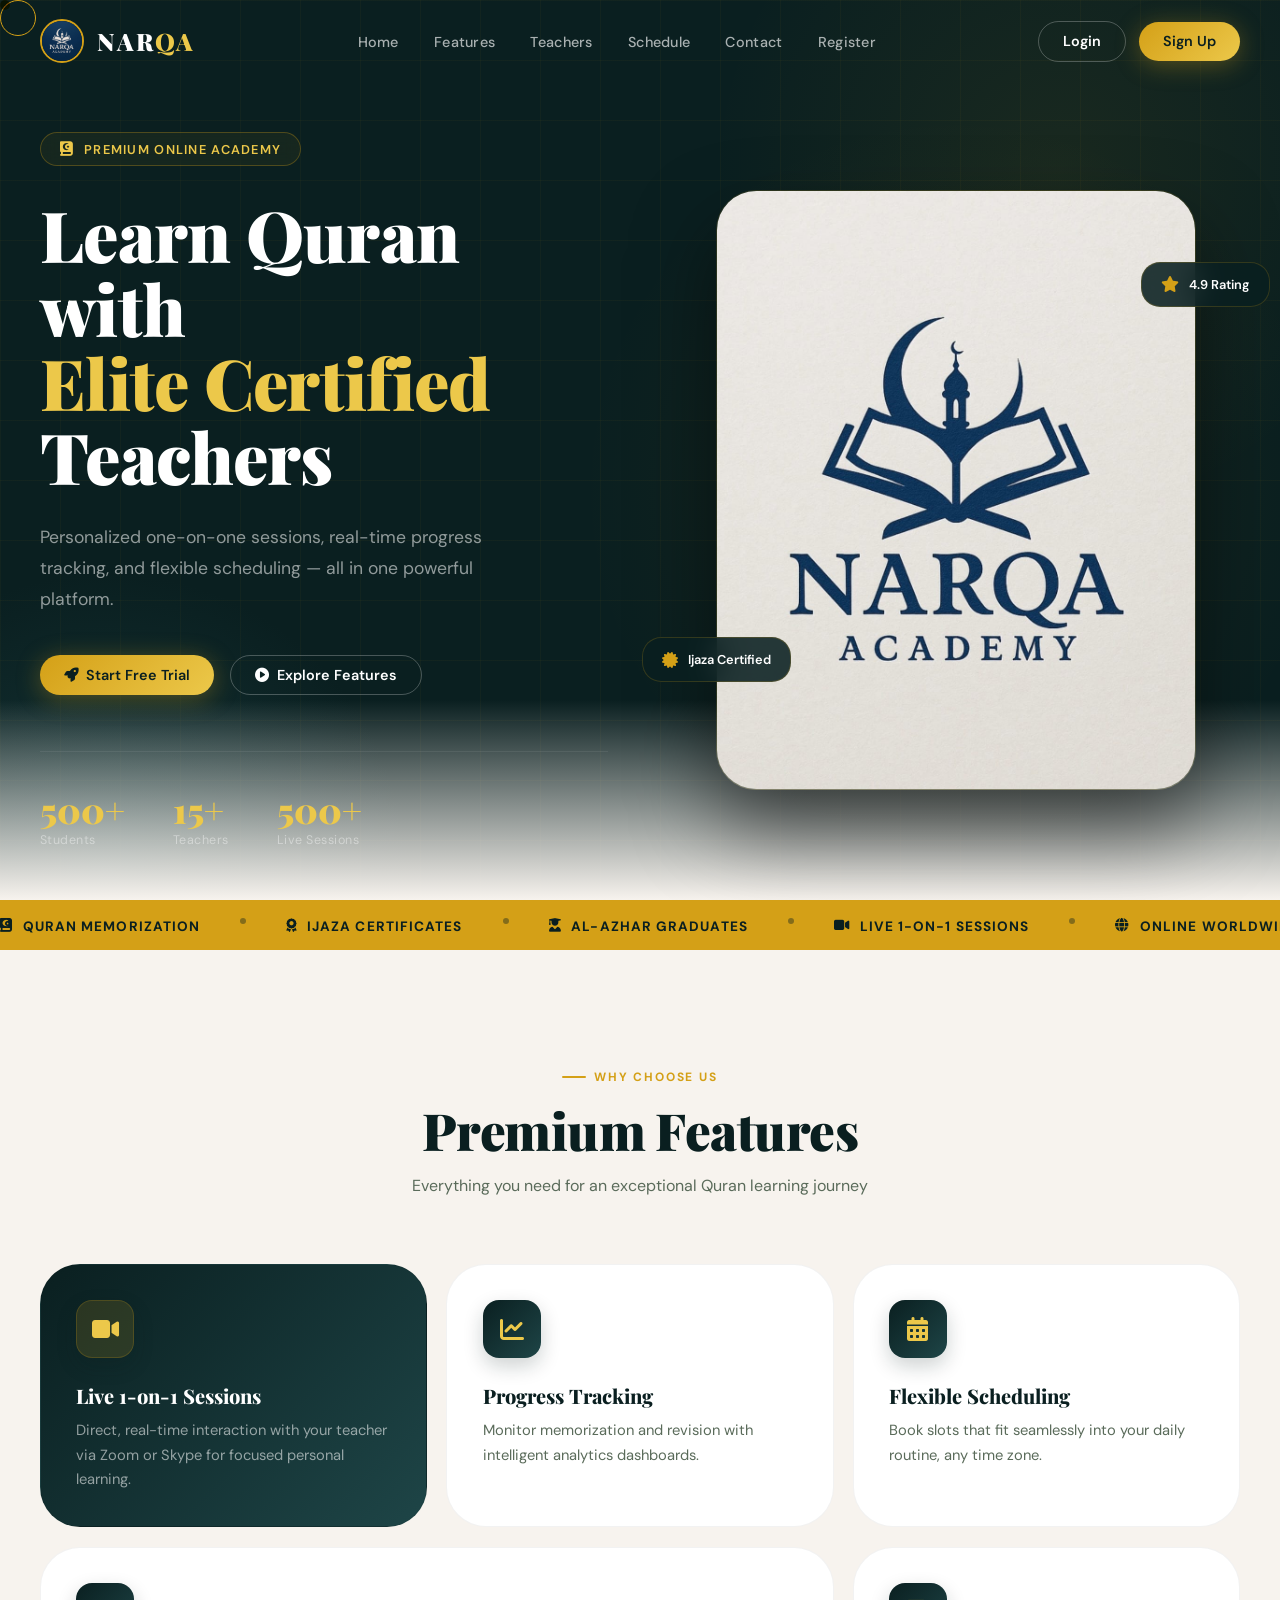
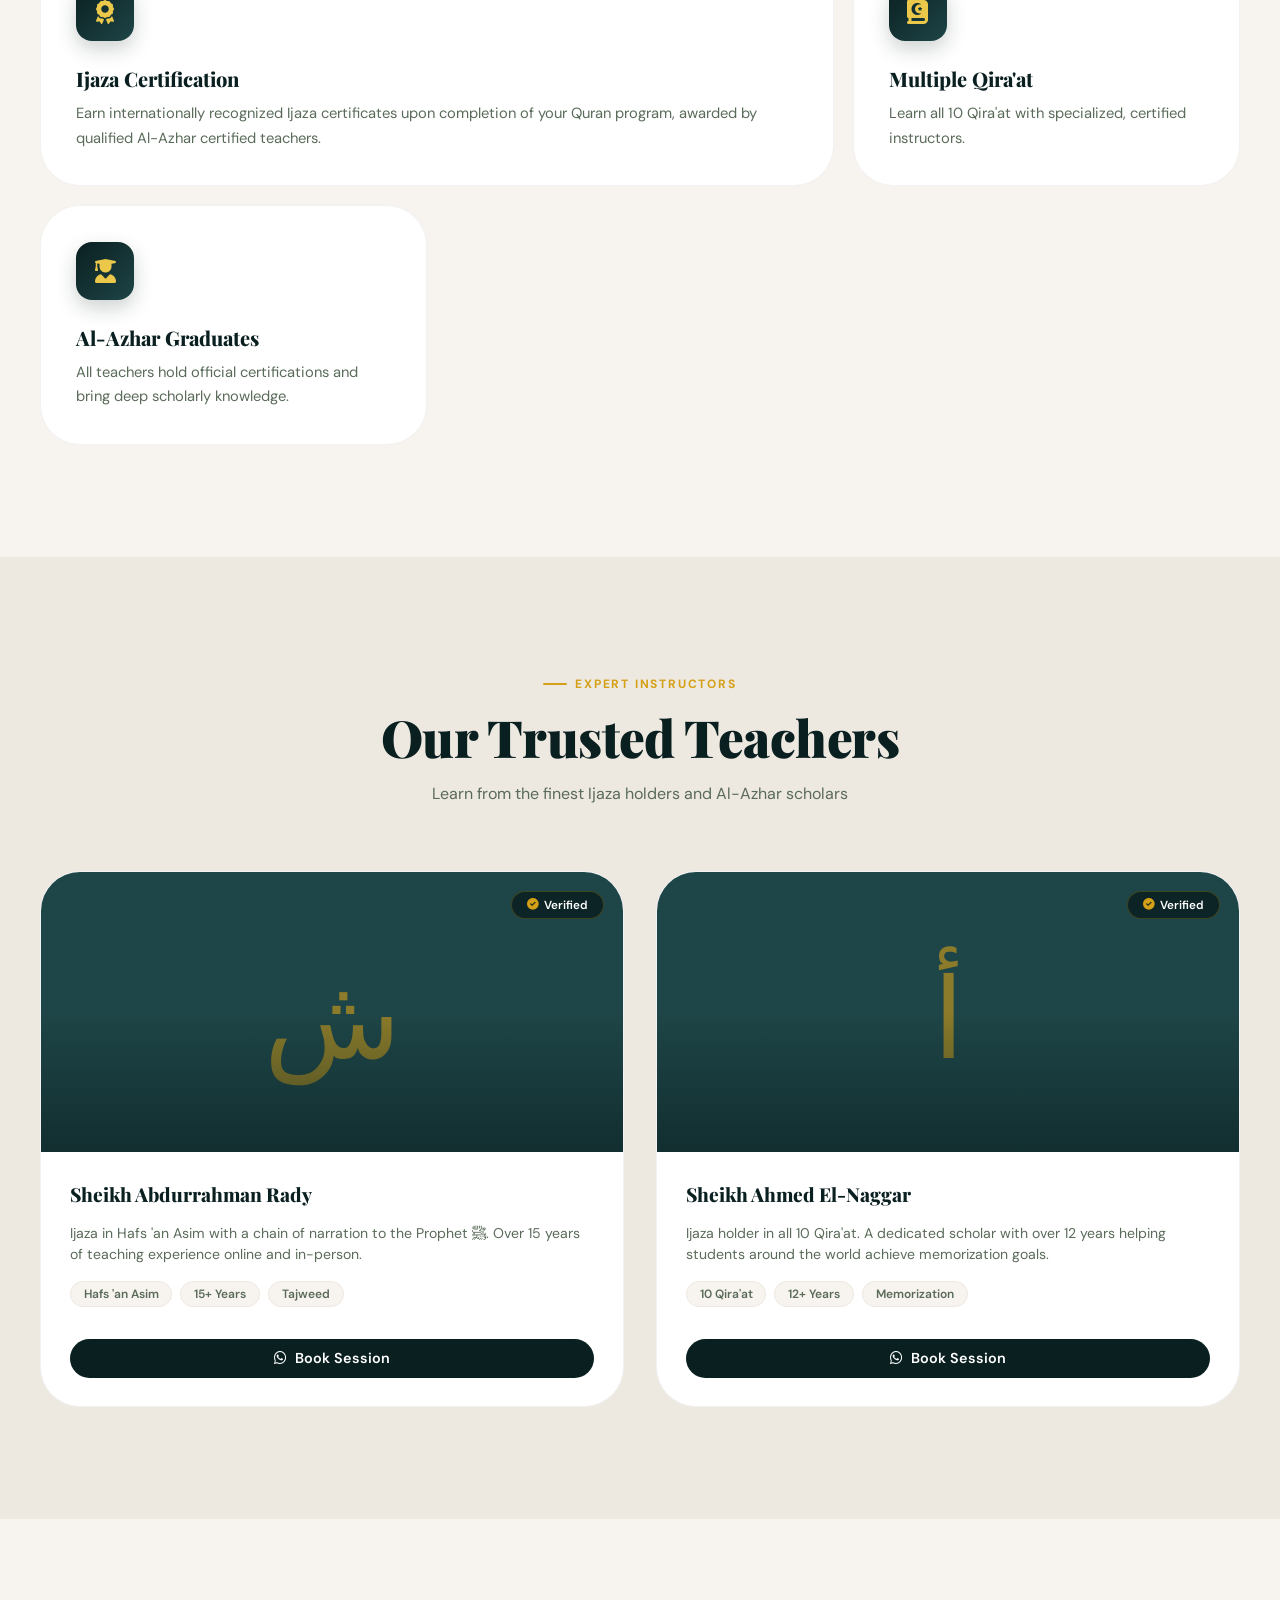
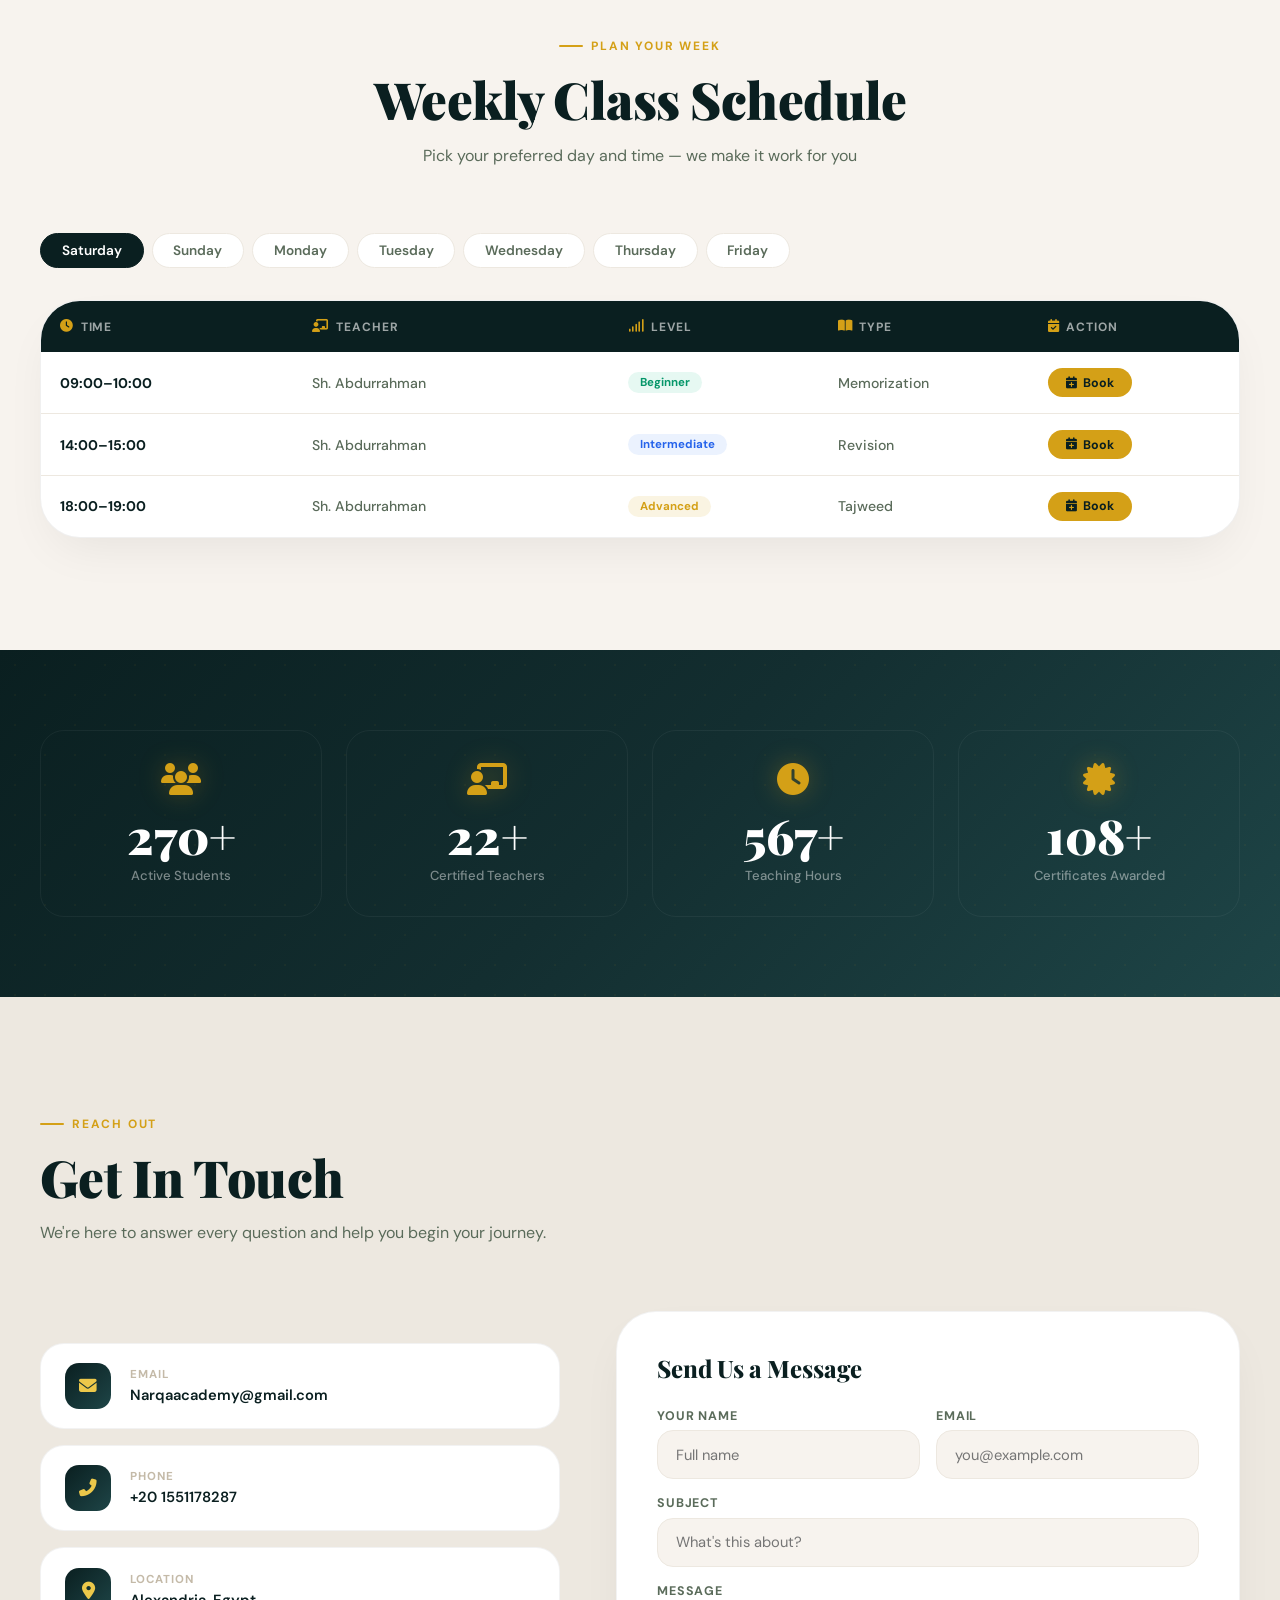
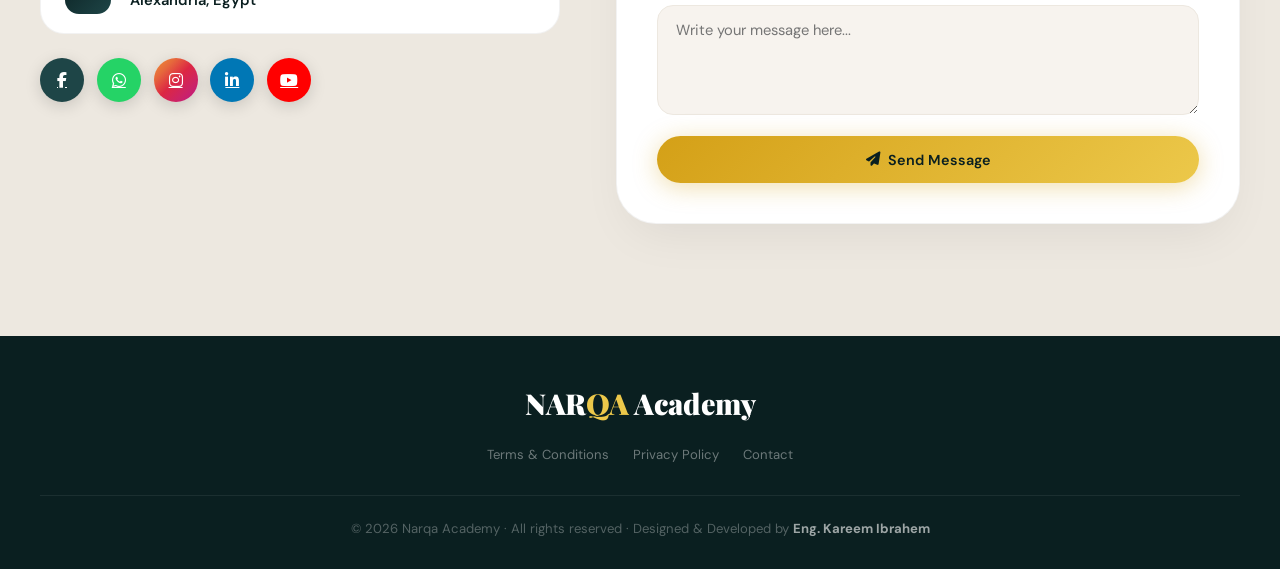
==== commit 7103fc94: "Add files via upload" ====
--- a/index.html
+++ b/index.html
@@ -6,6 +6,7 @@
 
 <meta charset="UTF-8">
 <meta name="viewport" content="width=device-width, initial-scale=1.0, viewport-fit=cover">
+<meta name="google-site-verification" content="QFYJlWnnsbcIxq8PY9oZZbAjn10U_DNA0oYGO65Ev2s">
 
 <title>Narqa Academy | Learn Quran Online with Certified Al-Azhar Teachers</title>
 
@@ -315,8 +316,8 @@
       <li><a href="register.php">Register</a></li>
     </ul>
     <div class="nav-cta">
-      <a href="login.php" class="btn btn-ghost">Login</a>
-      <a href="register.php" class="btn btn-gold">Sign Up</a>
+      <a href="login.html" class="btn btn-ghost">Login</a>
+      <a href="register.html" class="btn btn-gold">Sign Up</a>
     </div>
     <button class="hamburger" id="hamburger"><i class="fas fa-bars"></i></button>
   </div>
@@ -330,8 +331,8 @@
   <a href="#teachers">Teachers</a>
   <a href="#schedule">Schedule</a>
   <a href="#contact">Contact</a>
-  <a href="register.php">Register</a>
-  <a href="login.php">Login</a>
+  <a href="register.html">Register</a>
+  <a href="login.html">Login</a>
 </div>
 
 <!-- HERO -->
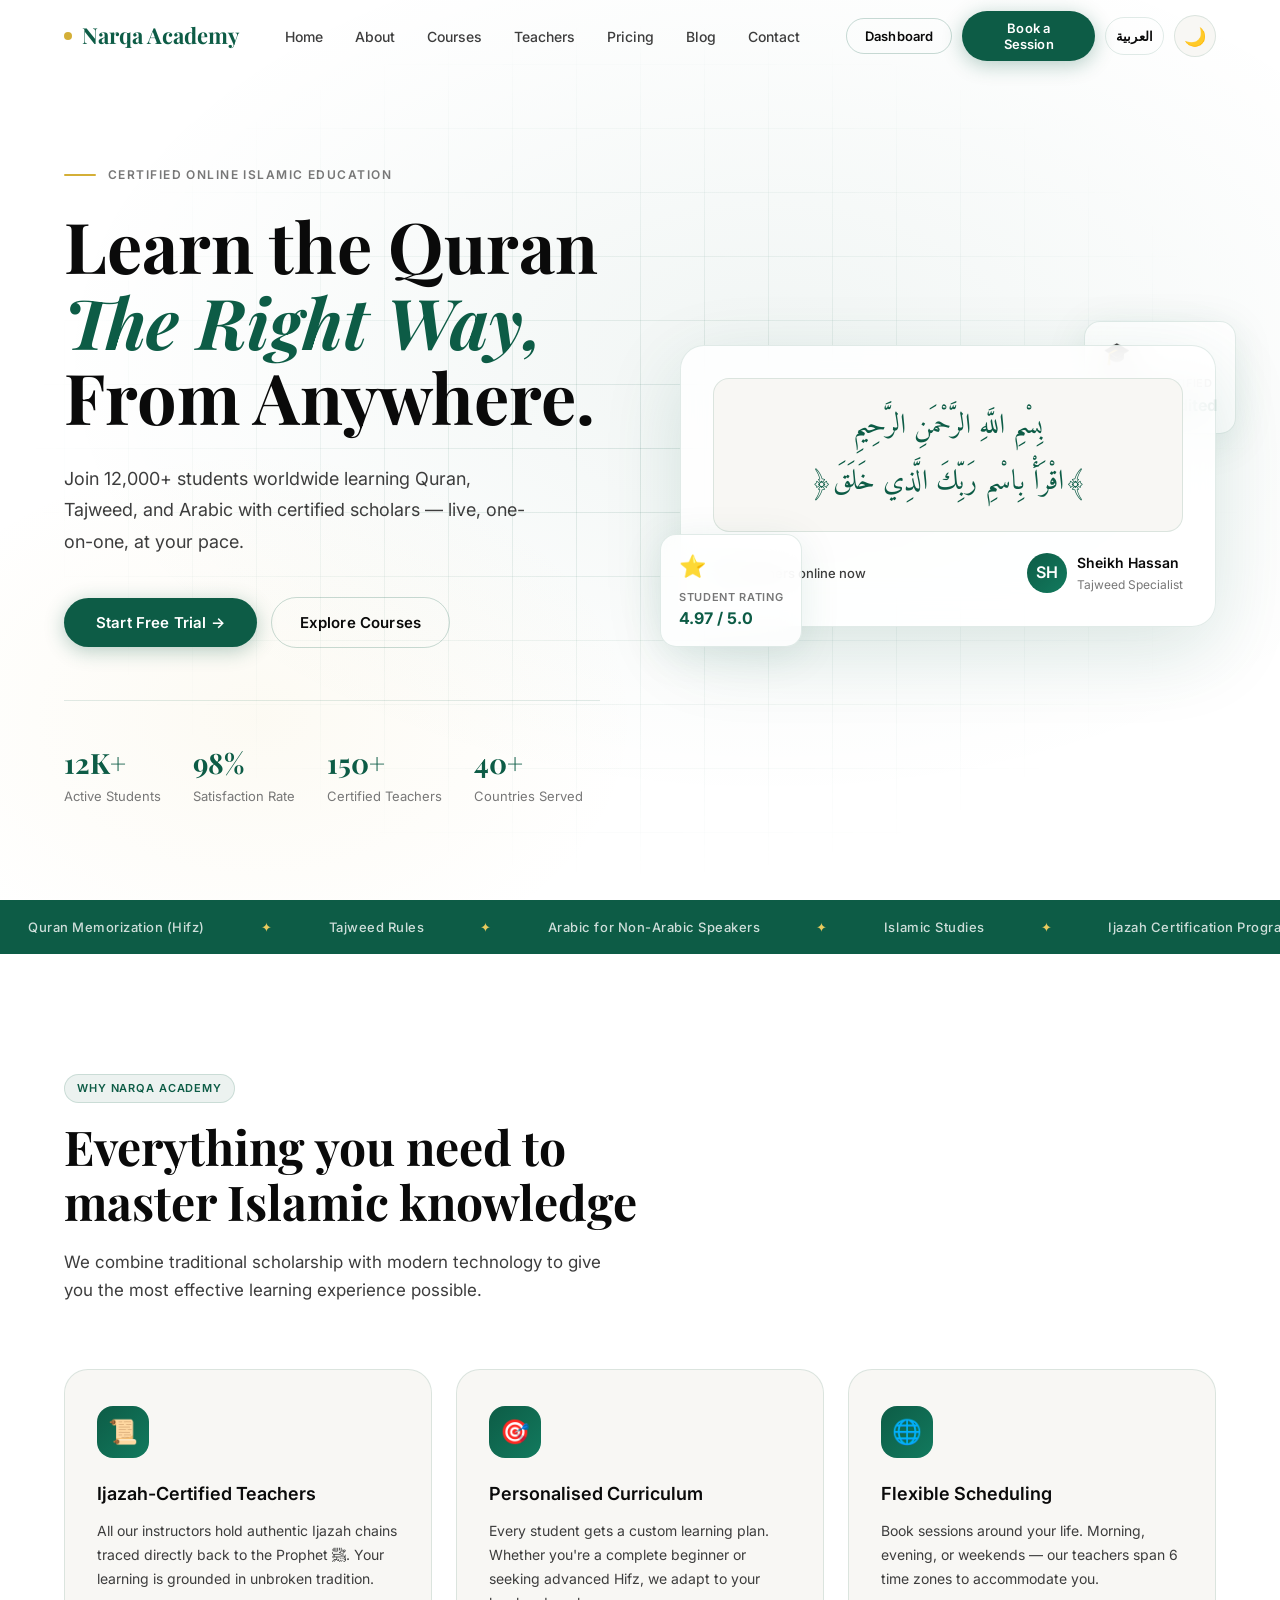
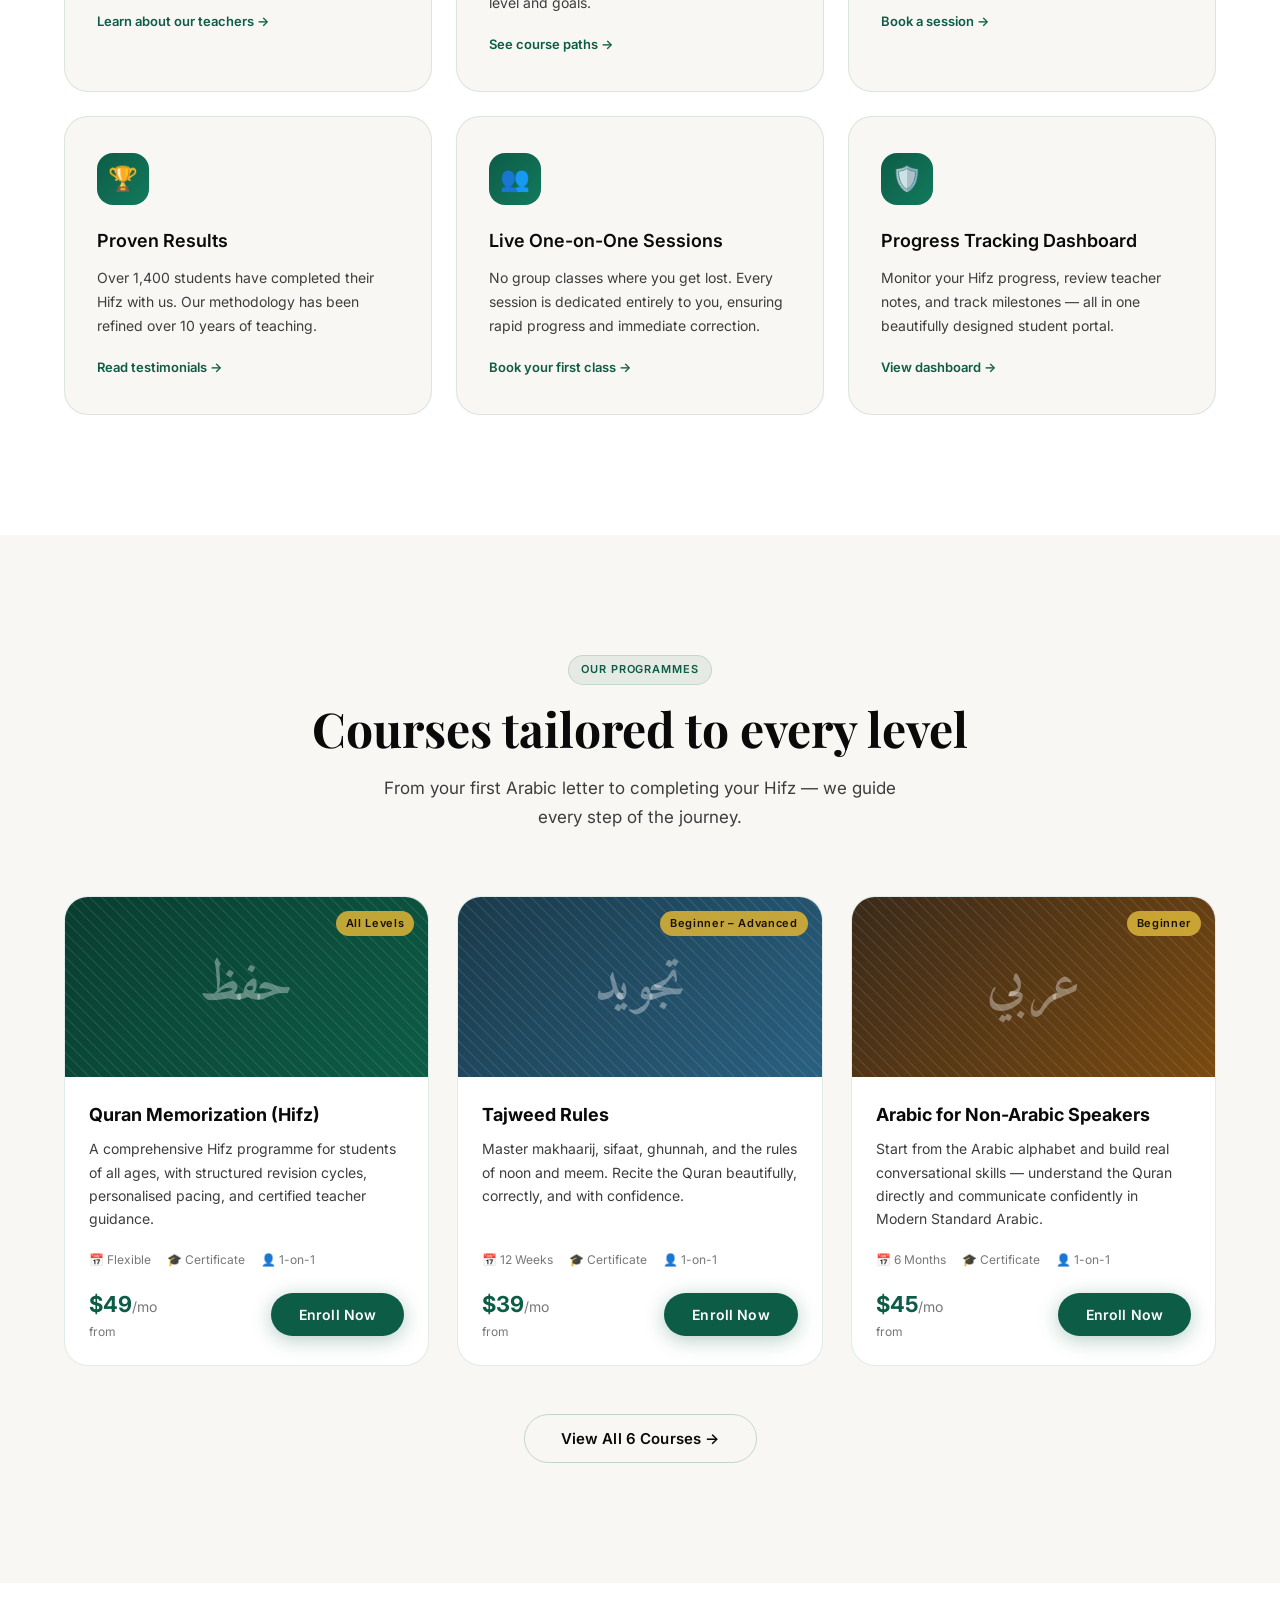
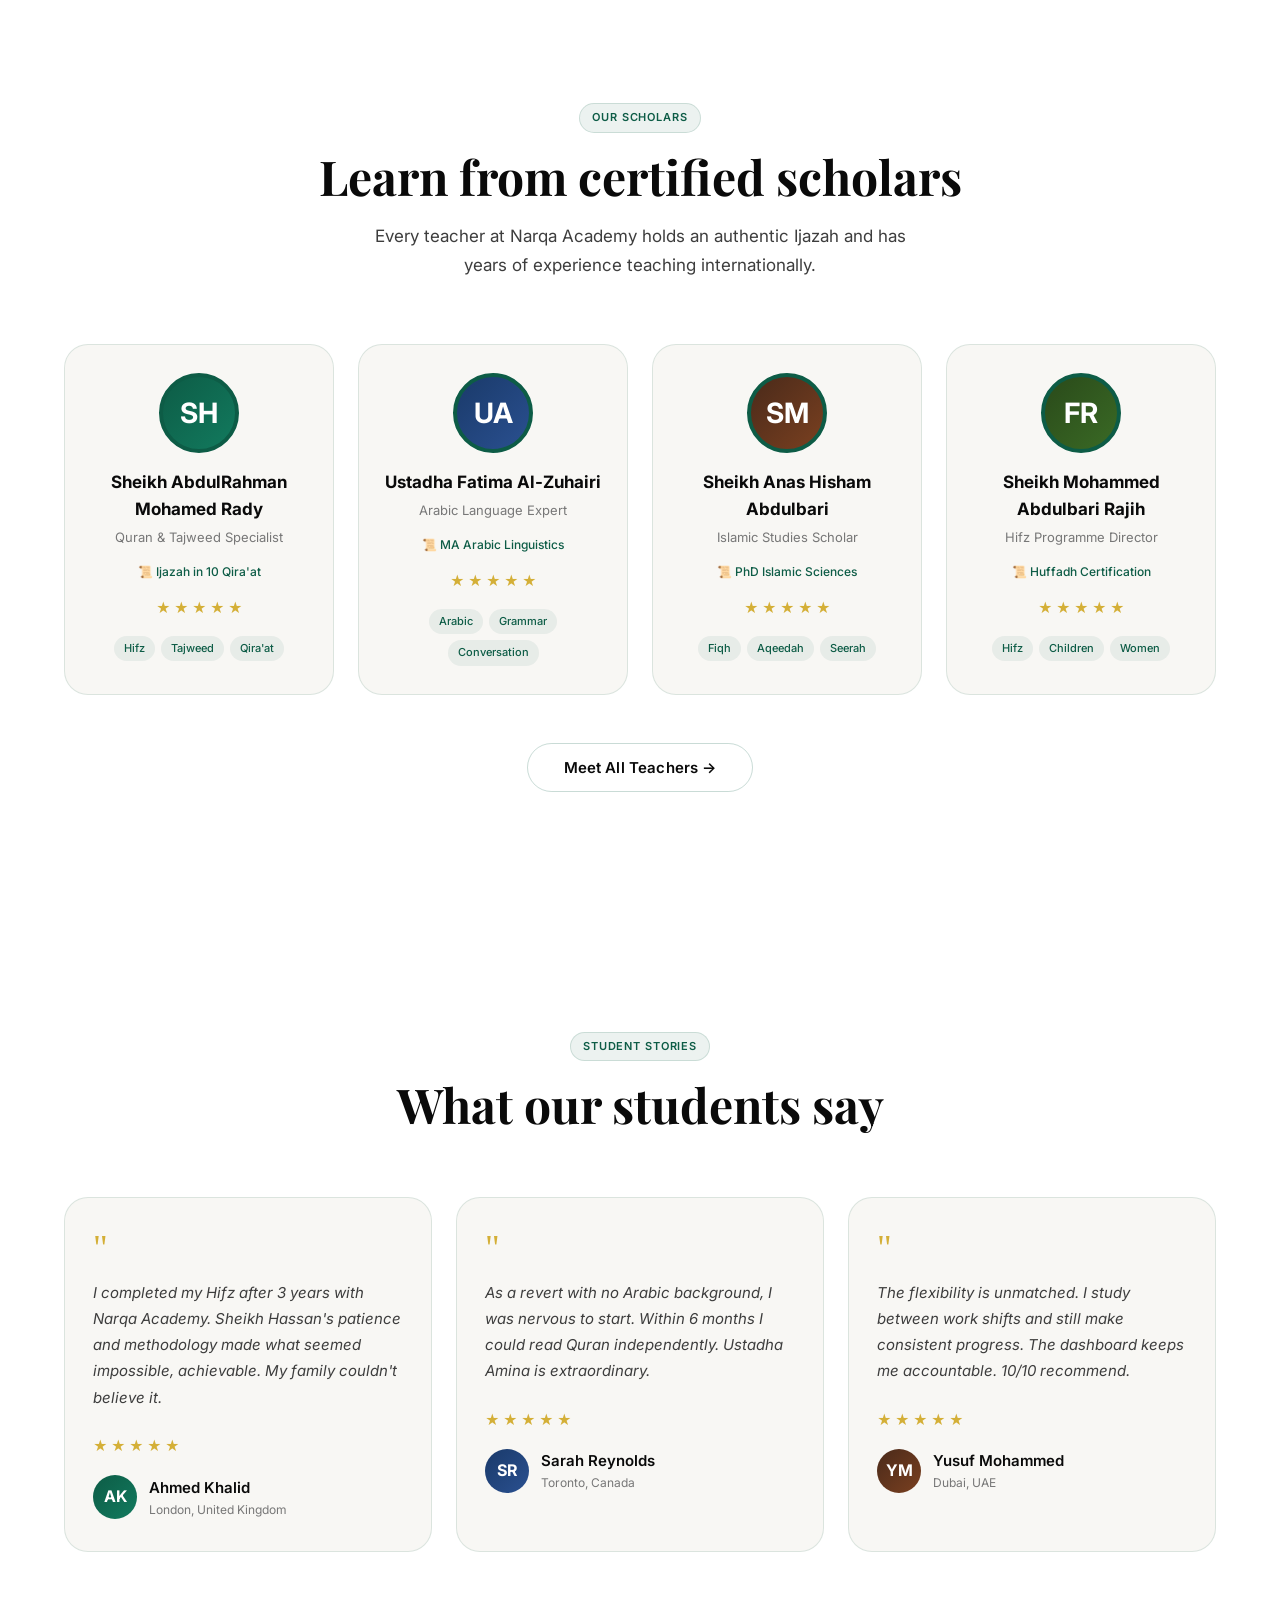
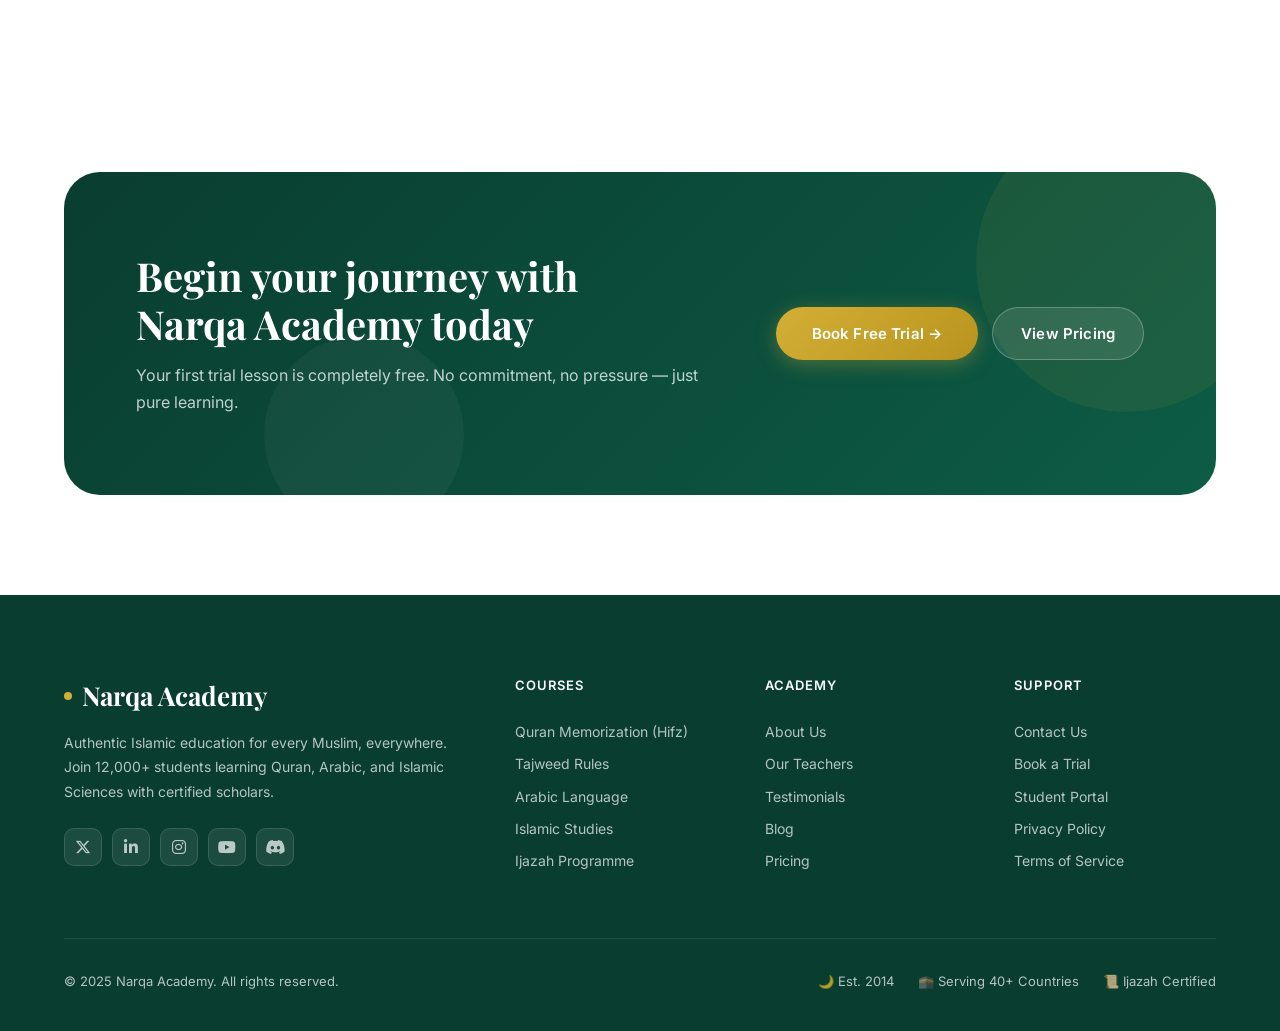
==== commit 13aec649: "Add files via upload" ====
--- a/index.html
+++ b/index.html
@@ -1,724 +1,2274 @@
 <!DOCTYPE html>
-<html lang="en" dir="ltr">
+<html lang="en" data-theme="light">
 <head>
-<link href="https://fonts.googleapis.com/css2?family=Playfair+Display:wght@700;800;900&family=DM+Sans:wght@300;400;500;600;700&display=swap" rel="stylesheet">
-<link rel="icon" href="img/logo2.jpeg" type="image/x-icon">
-
-<meta charset="UTF-8">
-<meta name="viewport" content="width=device-width, initial-scale=1.0, viewport-fit=cover">
-<meta name="google-site-verification" content="QFYJlWnnsbcIxq8PY9oZZbAjn10U_DNA0oYGO65Ev2s">
-
-<title>Narqa Academy | Learn Quran Online with Certified Al-Azhar Teachers</title>
-
-<meta name="description" content="Join Narqa Academy for online Quran memorization, Tajweed, Arabic language courses, and Ijaza programs with certified Al-Azhar teachers. Flexible schedules for kids and adults worldwide.">
-
-<meta name="keywords" content="Quran online, Quran memorization, Learn Quran online, Tajweed classes, Quran teacher, Al Azhar teachers, Online Islamic courses, Ijaza Quran, Arabic lessons, Quran academy">
-
-<meta name="author" content="Narqa Academy">
-<meta name="robots" content="index, follow, max-image-preview:large">
-<meta name="theme-color" content="#0A1F20">
-<!-- Canonical -->
-<link rel="canonical" href="https://narqaacadmy.com/">
-<!-- Open Graph -->
-<meta property="og:type" content="website">
-<meta property="og:title" content="Narqa Academy | Learn Quran Online">
-<meta property="og:description" content="Online Quran memorization, Tajweed, Arabic language, and Ijaza programs with certified Al-Azhar teachers.">
-<meta property="og:url" content="https://narqaacadmy.com/">
-<meta property="og:site_name" content="Narqa Academy">
-<meta property="og:image" content="https://narqaacadmy.com/img/logo2.jpeg">
-<!-- Twitter -->
-<meta name="twitter:card" content="summary_large_image">
-<meta name="twitter:title" content="Narqa Academy | Learn Quran Online">
-<meta name="twitter:description" content="Learn Quran online with certified Al-Azhar teachers. One-on-one classes and flexible schedules.">
-<meta name="twitter:image" content="https://narqaacadmy.com/img/logo2.jpeg">
-<!-- Favicon -->
-<link rel="icon" type="image/jpeg" href="/img/logo2.jpeg">
-<link rel="apple-touch-icon" href="/img/logo2.jpeg">
+<meta charset="UTF-8" />
+<meta name="viewport" content="width=device-width, initial-scale=1.0" />
+
+<title>Narqa Academy | Learn Quran & Arabic Online</title>
+<link rel="shortcut icon" href="img/logo2.jpeg" type="image/x-icon">
+
+<meta name="description" content="Narqa Academy offers online Quran and Arabic learning with expert teachers. Join interactive classes designed for all levels." />
+<meta name="keywords" content="Quran learning, Arabic online, Narqa Academy, learn Quran online, Arabic courses" />
+<meta name="author" content="Narqa Academy" />
+<meta name="theme-color" content="#0D5C46" />
+<meta name="robots" content="index, follow" />
+
+<!-- Open Graph (for sharing on Facebook / WhatsApp) -->
+<meta property="og:title" content="Narqa Academy | Learn Quran & Arabic Online" />
+<meta property="og:description" content="Join Narqa Academy and start learning Quran and Arabic online with expert tutors." />
+<meta property="og:type" content="website" />
+<meta property="og:image" content="/og-image.jpg" />
+<meta property="og:url" content="https://www.narqaacademy.com" />
+
+<!-- Twitter Card -->
+<meta name="twitter:card" content="summary_large_image" />
+<meta name="twitter:title" content="Narqa Academy | Learn Quran & Arabic Online" />
+<meta name="twitter:description" content="Learn Quran and Arabic online with expert teachers at Narqa Academy." />
+<meta name="twitter:image" content="/og-image.jpg" />
+
 <!-- Fonts -->
-<link rel="preconnect" href="https://fonts.googleapis.com">
-<link rel="preconnect" href="https://fonts.gstatic.com" crossorigin>
-<link href="https://fonts.googleapis.com/css2?family=Playfair+Display:wght@700;800;900&family=DM+Sans:wght@300;400;500;600;700&display=swap" rel="stylesheet">
-<!-- Icons -->
-<link rel="stylesheet" href="https://cdnjs.cloudflare.com/ajax/libs/font-awesome/6.4.0/css/all.min.css">
+<link rel="preconnect" href="https://fonts.googleapis.com" />
+<link rel="preconnect" href="https://fonts.gstatic.com" crossorigin />
+<link href="https://fonts.googleapis.com/css2?family=Playfair+Display:wght@400;600;700&family=Inter:wght@300;400;500;600&family=Amiri:wght@400;700&display=swap" rel="stylesheet" />
+<link rel="stylesheet" href="https://cdnjs.cloudflare.com/ajax/libs/font-awesome/6.5.2/css/all.min.css">
 
 <style>
-*{margin:0;padding:0;box-sizing:border-box}
-:root{
-  --ink:#0A1F20;
-  --ink-2:#132E30;
-  --ink-3:#1E4547;
-  --gold:#D4A017;
-  --gold-lt:#ECC84A;
-  --gold-glow:rgba(212,160,23,0.18);
-  --cream:#F7F3EE;
-  --cream-2:#EDE8E0;
-  --stone:#C4BAA8;
-  --text:#2C3E2D;
-  --text-2:#5A6B5A;
-  --white:#FFFFFF;
-  --r-lg:2.5rem;
-  --r-md:1.5rem;
-  --r-sm:1rem;
-  --ease:cubic-bezier(0.22,1,0.36,1);
-}
-html{scroll-behavior:smooth}
-body{font-family:'DM Sans',sans-serif;background:var(--cream);color:var(--text);overflow-x:hidden}
-.container{max-width:1300px;margin:0 auto;padding:0 2.5rem}
-
-/* CURSOR */
-.cursor{position:fixed;width:10px;height:10px;background:var(--gold);border-radius:50%;pointer-events:none;z-index:9999;transition:transform 0.1s;mix-blend-mode:multiply}
-.cursor-ring{position:fixed;width:36px;height:36px;border:1.5px solid var(--gold);border-radius:50%;pointer-events:none;z-index:9998;transition:transform 0.15s,opacity 0.15s}
-
-/* NAV */
-.navbar{position:fixed;top:0;width:100%;z-index:1000;padding:1.2rem 0;transition:all 0.5s var(--ease)}
-.navbar.scrolled{background:rgba(10,31,32,0.96);backdrop-filter:blur(20px);padding:0.7rem 0;border-bottom:1px solid rgba(212,160,23,0.1)}
-.navbar .container{display:flex;justify-content:space-between;align-items:center;gap:2rem}
-.logo{display:flex;align-items:center;gap:0.8rem;text-decoration:none}
-.logo-img{width:44px;height:44px;border-radius:50%;object-fit:cover;border:2px solid var(--gold);overflow:hidden;background:var(--ink)}
-.logo-img img{width:100%;height:100%;object-fit:cover}
-.logo-text{font-family:'Playfair Display',serif;font-weight:900;font-size:1.5rem;color:#fff;letter-spacing:0.08em}
-.logo-text span{color:var(--gold-lt)}
-.nav-links{display:flex;gap:2.2rem;list-style:none}
-.nav-links a{text-decoration:none;font-weight:500;color:rgba(255,255,255,0.65);transition:color 0.3s;font-size:0.9rem;letter-spacing:0.02em}
-.nav-links a:hover{color:var(--gold-lt)}
-.nav-cta{display:flex;gap:0.8rem;align-items:center}
-.btn{display:inline-flex;align-items:center;justify-content:center;gap:0.5rem;padding:0.65rem 1.5rem;border-radius:3rem;font-weight:600;font-family:'DM Sans',sans-serif;font-size:0.9rem;border:none;cursor:pointer;text-decoration:none;transition:all 0.3s var(--ease)}
-.btn-ghost{background:transparent;border:1.5px solid rgba(255,255,255,0.25);color:#fff}
-.btn-ghost:hover{border-color:var(--gold);color:var(--gold-lt);transform:translateY(-2px)}
-.btn-gold{background:linear-gradient(135deg,var(--gold),var(--gold-lt));color:var(--ink);box-shadow:0 4px 24px rgba(212,160,23,0.35)}
-.btn-gold:hover{transform:translateY(-3px);box-shadow:0 10px 32px rgba(212,160,23,0.5)}
-.btn-dark{background:var(--ink);color:white}
-.btn-dark:hover{background:var(--ink-3);transform:translateY(-2px)}
-.hamburger{display:none;background:none;border:none;color:#fff;font-size:1.6rem;cursor:pointer}
-
-/* MOBILE MENU */
-.mobile-nav{position:fixed;inset:0;background:var(--ink);z-index:1100;transform:translateX(100%);transition:transform 0.45s var(--ease);display:flex;flex-direction:column;padding:3rem 2rem}
-.mobile-nav.open{transform:translateX(0)}
-.mobile-nav .close-nav{align-self:flex-end;background:none;border:none;color:var(--gold);font-size:2rem;cursor:pointer;margin-bottom:3rem}
-.mobile-nav a{text-decoration:none;color:rgba(255,255,255,0.8);font-size:1.4rem;font-weight:600;padding:0.8rem 0;border-bottom:1px solid rgba(255,255,255,0.06);transition:color 0.3s,padding 0.3s}
-.mobile-nav a:hover{color:var(--gold-lt);padding-left:0.5rem}
-
-/* HERO */
-.hero{min-height:100vh;background:var(--ink);position:relative;display:flex;align-items:center;overflow:hidden;padding-top:5rem}
-.hero-bg-grid{position:absolute;inset:0;background-image:
-  linear-gradient(rgba(212,160,23,0.04) 1px,transparent 1px),
-  linear-gradient(90deg,rgba(212,160,23,0.04) 1px,transparent 1px);
-background-size:60px 60px;pointer-events:none}
-.hero-circle-1{position:absolute;top:-20%;right:-10%;width:700px;height:700px;border-radius:50%;background:radial-gradient(circle,rgba(212,160,23,0.08) 0%,transparent 70%);pointer-events:none}
-.hero-circle-2{position:absolute;bottom:-30%;left:-15%;width:600px;height:600px;border-radius:50%;background:radial-gradient(circle,rgba(30,69,71,0.6) 0%,transparent 70%);pointer-events:none}
-.hero-bottom-fade{position:absolute;bottom:0;left:0;width:100%;height:200px;background:linear-gradient(to top,var(--cream),transparent);z-index:2;pointer-events:none}
-.hero-inner{display:grid;grid-template-columns:1fr 1fr;gap:4rem;align-items:center;position:relative;z-index:3;padding:3rem 0}
-.hero-left{}
-.hero-eyebrow{display:inline-flex;align-items:center;gap:0.6rem;border:1px solid rgba(212,160,23,0.3);background:rgba(212,160,23,0.06);color:var(--gold-lt);padding:0.45rem 1.2rem;border-radius:3rem;font-size:0.8rem;font-weight:600;letter-spacing:0.1em;text-transform:uppercase;margin-bottom:2rem;backdrop-filter:blur(8px)}
-.hero-eyebrow i{font-size:0.9rem}
-.hero h1{font-family:'Playfair Display',serif;font-size:clamp(3rem,5.5vw,5rem);font-weight:900;line-height:1.05;color:#fff;margin-bottom:1.8rem;letter-spacing:-0.01em}
-.hero h1 em{font-style:normal;color:var(--gold-lt)}
-.hero-desc{color:rgba(255,255,255,0.55);font-size:1.1rem;line-height:1.75;max-width:480px;margin-bottom:2.5rem;font-weight:400}
-.hero-actions{display:flex;gap:1rem;flex-wrap:wrap;margin-bottom:3.5rem}
-.hero-divider{width:100%;height:1px;background:rgba(255,255,255,0.07);margin-bottom:2.5rem}
-.hero-stats-row{display:flex;gap:3rem;flex-wrap:wrap}
-.hero-stat .num{font-family:'Playfair Display',serif;font-size:2.2rem;font-weight:900;color:var(--gold-lt);line-height:1}
-.hero-stat .lbl{font-size:0.78rem;color:rgba(255,255,255,0.4);margin-top:4px;letter-spacing:0.04em}
-
-/* HERO RIGHT */
-.hero-right{display:flex;justify-content:center;position:relative}
-.hero-main-img{width:100%;max-width:480px;aspect-ratio:4/5;border-radius:2.5rem;overflow:hidden;border:1px solid rgba(212,160,23,0.15);box-shadow:0 40px 80px rgba(0,0,0,0.5);position:relative}
-.hero-main-img img{width:100%;height:100%;object-fit:cover}
-.hero-glow-behind{position:absolute;top:50%;left:50%;transform:translate(-50%,-50%);width:140%;height:140%;background:radial-gradient(circle,rgba(212,160,23,0.07) 0%,transparent 65%);pointer-events:none;z-index:-1}
-.badge-float{position:absolute;background:rgba(10,31,32,0.88);backdrop-filter:blur(16px);border:1px solid rgba(212,160,23,0.2);border-radius:1.2rem;padding:0.8rem 1.2rem;color:#fff;font-size:0.8rem;font-weight:600;display:flex;align-items:center;gap:0.6rem;animation:levitate 4s ease-in-out infinite}
-.badge-float i{color:var(--gold);font-size:1rem}
-.badge-float.b1{top:12%;right:-30px;animation-delay:0s}
-.badge-float.b2{bottom:18%;left:-30px;animation-delay:1.8s}
-@keyframes levitate{0%,100%{transform:translateY(0)}50%{transform:translateY(-10px)}}
-
-/* MARQUEE STRIP */
-.marquee-wrap{background:var(--gold);padding:0.9rem 0;overflow:hidden;white-space:nowrap}
-.marquee-track{display:inline-flex;gap:2.5rem;animation:marquee 22s linear infinite}
-.marquee-item{display:inline-flex;align-items:center;gap:0.6rem;font-weight:700;font-size:0.85rem;color:var(--ink);text-transform:uppercase;letter-spacing:0.08em}
-.marquee-dot{width:6px;height:6px;background:var(--ink);border-radius:50%;opacity:0.4}
-@keyframes marquee{from{transform:translateX(0)}to{transform:translateX(-50%)}}
-
-/* SECTION COMMON */
-.section{padding:7rem 0}
-.section-label{display:inline-flex;align-items:center;gap:0.5rem;font-size:0.75rem;font-weight:700;text-transform:uppercase;letter-spacing:0.15em;color:var(--gold);margin-bottom:1rem}
-.section-label::before{content:'';display:block;width:24px;height:2px;background:var(--gold);border-radius:2px}
-.section-title{font-family:'Playfair Display',serif;font-size:clamp(2.2rem,4vw,3.2rem);font-weight:900;color:var(--ink);line-height:1.15;letter-spacing:-0.01em}
-.section-desc{color:var(--text-2);font-size:1rem;line-height:1.7;max-width:540px}
-.section-head{margin-bottom:4rem}
-.section-head.center{text-align:center}
-.section-head.center .section-label{justify-content:center}
-.section-head.center .section-desc{margin:0 auto}
-
-/* FEATURES */
-.features-section{background:var(--cream)}
-.features-bento{display:grid;grid-template-columns:repeat(3,1fr);grid-template-rows:auto auto;gap:1.2rem}
-.feat-card{background:var(--white);border-radius:var(--r-lg);padding:2.2rem;border:1px solid rgba(0,0,0,0.05);transition:all 0.4s var(--ease);position:relative;overflow:hidden}
-.feat-card::after{content:'';position:absolute;bottom:0;left:0;width:100%;height:3px;background:linear-gradient(90deg,var(--gold),var(--gold-lt));transform:scaleX(0);transform-origin:left;transition:transform 0.4s var(--ease)}
-.feat-card:hover::after{transform:scaleX(1)}
-.feat-card:hover{transform:translateY(-6px);box-shadow:0 20px 40px -12px rgba(0,0,0,0.1)}
-.feat-card.wide{grid-column:span 2}
-.feat-icon{width:58px;height:58px;background:linear-gradient(135deg,var(--ink),var(--ink-3));border-radius:16px;display:flex;align-items:center;justify-content:center;font-size:1.5rem;color:var(--gold-lt);margin-bottom:1.5rem;box-shadow:0 8px 20px rgba(10,31,32,0.2)}
-.feat-card h3{font-family:'Playfair Display',serif;font-size:1.25rem;font-weight:800;color:var(--ink);margin-bottom:0.6rem}
-.feat-card p{color:var(--text-2);font-size:0.92rem;line-height:1.65}
-.feat-card.featured{background:linear-gradient(135deg,var(--ink),var(--ink-3));color:white}
-.feat-card.featured h3{color:#fff}
-.feat-card.featured p{color:rgba(255,255,255,0.55)}
-.feat-card.featured .feat-icon{background:rgba(212,160,23,0.15);border:1px solid rgba(212,160,23,0.2)}
-
-/* TEACHERS */
-.teachers-section{background:var(--cream-2)}
-.teachers-grid{display:grid;grid-template-columns:repeat(auto-fit,minmax(340px,1fr));gap:2rem}
-.teacher-card{background:var(--white);border-radius:var(--r-lg);overflow:hidden;border:1px solid rgba(0,0,0,0.05);transition:all 0.4s var(--ease);display:flex;flex-direction:column}
-.teacher-card:hover{transform:translateY(-10px);box-shadow:0 32px 60px -18px rgba(0,0,0,0.15)}
-.teacher-img-wrap{height:280px;position:relative;overflow:hidden;background:var(--ink-3);display:flex;align-items:center;justify-content:center}
-.teacher-avatar{font-family:'Playfair Display',serif;font-size:7rem;color:rgba(212,160,23,0.6);line-height:1}
-.teacher-img-wrap::after{content:'';position:absolute;inset:0;background:linear-gradient(to top,rgba(10,31,32,0.6) 0%,transparent 50%)}
-.verified-pill{position:absolute;top:1.2rem;right:1.2rem;background:rgba(10,31,32,0.85);backdrop-filter:blur(8px);color:#fff;padding:0.3rem 0.9rem;border-radius:3rem;font-size:0.73rem;font-weight:600;display:flex;align-items:center;gap:0.35rem;z-index:2;border:1px solid rgba(212,160,23,0.25)}
-.verified-pill i{color:var(--gold)}
-.teacher-body{padding:1.8rem;flex:1;display:flex;flex-direction:column;gap:1rem}
-.teacher-body h3{font-family:'Playfair Display',serif;font-size:1.2rem;font-weight:800;color:var(--ink)}
-.teacher-body p{font-size:0.88rem;color:var(--text-2);line-height:1.5}
-.teacher-tags{display:flex;flex-wrap:wrap;gap:0.5rem}
-.tag{background:var(--cream);border:1px solid var(--cream-2);padding:0.25rem 0.8rem;border-radius:3rem;font-size:0.75rem;font-weight:600;color:var(--text-2)}
-.teacher-body .btn{margin-top:auto}
-
-/* SCHEDULE */
-.schedule-section{background:var(--cream)}
-.sched-tabs{display:flex;flex-wrap:wrap;gap:0.5rem;margin-bottom:2rem}
-.tab-btn{background:var(--white);border:1.5px solid var(--cream-2);padding:0.5rem 1.3rem;border-radius:3rem;font-weight:600;font-family:'DM Sans',sans-serif;font-size:0.85rem;color:var(--text-2);cursor:pointer;transition:all 0.25s}
-.tab-btn:hover,.tab-btn.active{background:var(--ink);color:white;border-color:var(--ink)}
-.sched-wrapper{background:var(--white);border-radius:var(--r-lg);overflow:hidden;border:1px solid rgba(0,0,0,0.06);box-shadow:0 20px 50px -15px rgba(0,0,0,0.08)}
-.sched-header{background:var(--ink);display:grid;grid-template-columns:1.2fr 1.5fr 1fr 1fr 1fr;gap:0;padding:0}
-.sched-header span{padding:1.1rem 1.2rem;font-size:0.75rem;font-weight:700;text-transform:uppercase;letter-spacing:0.08em;color:rgba(255,255,255,0.6);display:flex;align-items:center;gap:0.4rem}
-.sched-header span i{color:var(--gold);font-size:0.8rem}
-.sched-row{display:grid;grid-template-columns:1.2fr 1.5fr 1fr 1fr 1fr;border-bottom:1px solid var(--cream-2);transition:background 0.2s;align-items:center}
-.sched-row:last-child{border-bottom:none}
-.sched-row:hover{background:rgba(212,160,23,0.03)}
-.sched-row>*{padding:1rem 1.2rem;font-size:0.88rem}
-.sched-row .time{font-weight:700;color:var(--ink);font-variant-numeric:tabular-nums}
-.sched-row .teacher{color:var(--text-2);font-weight:500}
-.level-pill{display:inline-block;padding:0.2rem 0.75rem;border-radius:3rem;font-size:0.72rem;font-weight:700}
-.level-pill.beginner{background:rgba(16,185,129,0.1);color:#059669}
-.level-pill.intermediate{background:rgba(59,130,246,0.1);color:#2563EB}
-.level-pill.advanced{background:rgba(212,160,23,0.12);color:var(--gold)}
-.book-btn{background:var(--gold);color:var(--ink);border:none;padding:0.4rem 1.1rem;border-radius:3rem;font-weight:700;cursor:pointer;font-family:'DM Sans',sans-serif;font-size:0.78rem;transition:all 0.25s;display:inline-flex;align-items:center;gap:0.4rem}
-.book-btn:hover{background:var(--gold-lt);transform:scale(1.05)}
-.no-sess{text-align:center;padding:3rem;color:var(--stone);font-weight:500;font-style:italic}
-
-/* STATS BELT */
-.stats-belt{background:linear-gradient(135deg,var(--ink) 0%,var(--ink-2) 50%,var(--ink-3) 100%);padding:5rem 0;position:relative;overflow:hidden}
-.stats-belt::before{content:'';position:absolute;inset:0;background-image:radial-gradient(rgba(212,160,23,0.05) 1px,transparent 1px);background-size:30px 30px}
-.stats-belt-grid{display:grid;grid-template-columns:repeat(4,1fr);gap:1.5rem;position:relative;z-index:1}
-.stat-block{text-align:center;padding:2rem;border:1px solid rgba(255,255,255,0.05);border-radius:var(--r-md);transition:border-color 0.3s,background 0.3s}
-.stat-block:hover{border-color:rgba(212,160,23,0.25);background:rgba(212,160,23,0.03)}
-.stat-block i{font-size:2rem;color:var(--gold);margin-bottom:1rem;display:block;filter:drop-shadow(0 0 12px rgba(212,160,23,0.3))}
-.stat-block .big{font-family:'Playfair Display',serif;font-size:3rem;font-weight:900;color:#fff;line-height:1}
-.stat-block .small{font-size:0.82rem;color:rgba(255,255,255,0.45);margin-top:0.5rem;font-weight:500}
-
-/* CONTACT */
-.contact-section{background:var(--cream-2)}
-.contact-grid{display:grid;grid-template-columns:1fr 1.2fr;gap:3.5rem;align-items:start}
-.contact-left{}
-.contact-info-cards{display:flex;flex-direction:column;gap:1rem;margin-top:2rem}
-.info-card{background:var(--white);border-radius:var(--r-md);padding:1.2rem 1.5rem;display:flex;align-items:center;gap:1.2rem;border:1px solid rgba(0,0,0,0.05);transition:all 0.3s var(--ease)}
-.info-card:hover{border-color:var(--gold);transform:translateX(4px)}
-.info-card-icon{width:46px;height:46px;flex-shrink:0;background:linear-gradient(135deg,var(--ink),var(--ink-3));color:var(--gold-lt);border-radius:14px;display:flex;align-items:center;justify-content:center;font-size:1.1rem}
-.info-card-text strong{display:block;font-size:0.72rem;text-transform:uppercase;letter-spacing:0.08em;color:var(--stone);font-weight:700;margin-bottom:2px}
-.info-card-text a,.info-card-text span{color:var(--ink);font-weight:600;font-size:0.92rem;text-decoration:none}
-.info-card-text a:hover{color:var(--gold)}
-.socials{display:flex;gap:0.8rem;margin-top:1.5rem}
-.socials a{width:44px;height:44px;border-radius:50%;display:flex;align-items:center;justify-content:center;color:white;font-size:1rem;transition:all 0.3s var(--ease);box-shadow:0 4px 16px rgba(0,0,0,0.15)}
-.socials a:hover{transform:translateY(-4px) scale(1.1);box-shadow:0 8px 24px rgba(0,0,0,0.2)}
-.contact-form{background:var(--white);border-radius:var(--r-lg);padding:2.5rem;border:1px solid rgba(0,0,0,0.05);box-shadow:0 20px 50px -15px rgba(0,0,0,0.08)}
-.form-title{font-family:'Playfair Display',serif;font-size:1.5rem;font-weight:800;color:var(--ink);margin-bottom:1.5rem}
-.form-row{display:grid;grid-template-columns:1fr 1fr;gap:1rem}
-.fg{margin-bottom:1rem}
-.fg label{display:block;font-size:0.78rem;font-weight:700;text-transform:uppercase;letter-spacing:0.07em;color:var(--text-2);margin-bottom:0.4rem}
-.fg input,.fg textarea{width:100%;padding:0.85rem 1.1rem;border:1.5px solid var(--cream-2);border-radius:var(--r-sm);font-family:'DM Sans',sans-serif;font-size:0.92rem;color:var(--ink);background:var(--cream);transition:all 0.3s;outline:none}
-.fg input:focus,.fg textarea:focus{border-color:var(--gold);background:#fff;box-shadow:0 0 0 3px var(--gold-glow)}
-.fg textarea{resize:vertical;min-height:110px}
-
-/* FOOTER */
-.footer{background:var(--ink);color:white;padding:3rem 0 2rem}
-.footer-inner{display:flex;flex-direction:column;align-items:center;gap:1.5rem;text-align:center}
-.footer-logo{font-family:'Playfair Display',serif;font-size:1.8rem;font-weight:900;color:#fff}
-.footer-logo span{color:var(--gold-lt)}
-.footer-links{display:flex;gap:1.5rem}
-.footer-links a{color:rgba(255,255,255,0.4);font-size:0.82rem;text-decoration:none;transition:color 0.3s}
-.footer-links a:hover{color:var(--gold-lt)}
-.footer-copy{color:rgba(255,255,255,0.3);font-size:0.82rem;border-top:1px solid rgba(255,255,255,0.07);width:100%;padding-top:1.5rem;margin-top:0.5rem}
-
-/* REVEAL */
-.reveal{opacity:0;transform:translateY(30px);transition:opacity 0.7s var(--ease),transform 0.7s var(--ease)}
-.reveal.visible{opacity:1;transform:none}
-
-/* SCROLL TOP */
-.scroll-top{position:fixed;bottom:2rem;right:2rem;width:48px;height:48px;background:var(--gold);color:var(--ink);border:none;border-radius:50%;cursor:pointer;font-size:1rem;display:flex;align-items:center;justify-content:center;opacity:0;visibility:hidden;transition:all 0.35s var(--ease);z-index:500;box-shadow:0 6px 20px rgba(212,160,23,0.4)}
-.scroll-top.visible{opacity:1;visibility:visible}
-.scroll-top:hover{transform:translateY(-4px) scale(1.1)}
-
-/* TOAST */
-.toast{position:fixed;bottom:2rem;left:50%;transform:translateX(-50%) translateY(120px);background:var(--ink);color:white;padding:1rem 2rem;border-radius:var(--r-md);font-weight:600;font-size:0.9rem;z-index:9999;opacity:0;transition:all 0.4s var(--ease);box-shadow:0 12px 40px rgba(0,0,0,0.25);display:flex;align-items:center;gap:0.7rem;border:1px solid rgba(212,160,23,0.2)}
-.toast.show{transform:translateX(-50%) translateY(0);opacity:1}
-.toast i{color:var(--gold)}
-
-/* RESPONSIVE */
-@media(max-width:1024px){
-  .features-bento{grid-template-columns:1fr 1fr}
-  .feat-card.wide{grid-column:span 1}
-  .stats-belt-grid{grid-template-columns:1fr 1fr}
-}
-@media(max-width:900px){
-  .hero-inner{grid-template-columns:1fr;text-align:center}
-  .hero h1{font-size:clamp(2.4rem,7vw,3.5rem)}
-  .hero-desc{margin:0 auto 2.5rem}
-  .hero-actions{justify-content:center}
-  .hero-stats-row{justify-content:center}
-  .hero-right{order:-1}
-  .hero-main-img{max-width:340px}
-  .badge-float{display:none}
-  .contact-grid{grid-template-columns:1fr}
-  .sched-header,.sched-row{grid-template-columns:1fr 1.2fr 0.8fr 0.8fr 0.8fr;font-size:0.8rem}
-}
-@media(max-width:768px){
-  .nav-links,.nav-cta{display:none}
-  .hamburger{display:block}
-  .container{padding:0 1.5rem}
-  .section{padding:5rem 0}
-  .features-bento{grid-template-columns:1fr}
-  .teachers-grid{grid-template-columns:1fr}
-  .stats-belt-grid{grid-template-columns:1fr 1fr}
-  .form-row{grid-template-columns:1fr}
-  .sched-header,.sched-row{grid-template-columns:1fr 1.2fr 1fr 0fr 0.8fr}
-  .sched-header span:nth-child(4),.sched-row>*:nth-child(4){display:none}
+/* ===== TOKENS ===== */
+:root {
+  --emerald: #0D5C46;
+  --emerald-light: #127a5e;
+  --emerald-dark: #093d2f;
+  --gold: #D4AF37;
+  --gold-light: #e8cb5e;
+  --gold-dark: #b8941e;
+  --bg: #ffffff;
+  --bg-2: #f8f7f4;
+  --bg-3: #f0ede6;
+  --surface: rgba(255,255,255,0.85);
+  --text: #0a0a0a;
+  --text-2: #3d3d3d;
+  --text-3: #777;
+  --border: rgba(13,92,70,0.12);
+  --border-2: rgba(13,92,70,0.22);
+  --shadow-sm: 0 2px 12px rgba(13,92,70,0.06);
+  --shadow-md: 0 8px 40px rgba(13,92,70,0.10);
+  --shadow-lg: 0 24px 80px rgba(13,92,70,0.14);
+  --radius-sm: 10px;
+  --radius-md: 16px;
+  --radius-lg: 24px;
+  --radius-xl: 36px;
+  --nav-h: 72px;
+  --transition: 0.28s cubic-bezier(0.4,0,0.2,1);
+}
+
+[data-theme="dark"] {
+  --bg: #060f0c;
+  --bg-2: #0c1a15;
+  --bg-3: #111f19;
+  --surface: rgba(12,26,21,0.90);
+  --text: #f0ede6;
+  --text-2: #b8c4be;
+  --text-3: #6b8077;
+  --border: rgba(212,175,55,0.12);
+  --border-2: rgba(212,175,55,0.22);
+  --shadow-sm: 0 2px 12px rgba(0,0,0,0.3);
+  --shadow-md: 0 8px 40px rgba(0,0,0,0.4);
+  --shadow-lg: 0 24px 80px rgba(0,0,0,0.5);
+}
+
+/* ===== RESET ===== */
+*, *::before, *::after { box-sizing: border-box; margin: 0; padding: 0; }
+html { scroll-behavior: smooth; font-size: 16px; }
+body {
+  font-family: 'Inter', sans-serif;
+  background: var(--bg);
+  color: var(--text);
+  line-height: 1.6;
+  transition: background var(--transition), color var(--transition);
+  overflow-x: hidden;
+}
+img { max-width: 100%; display: block; }
+a { color: inherit; text-decoration: none; }
+button { cursor: pointer; font-family: inherit; }
+ul { list-style: none; }
+
+/* ===== UTILITY ===== */
+.container { max-width: 1200px; margin: 0 auto; padding: 0 24px; }
+.container-wide { max-width: 1400px; margin: 0 auto; padding: 0 32px; }
+.sr-only { position: absolute; width: 1px; height: 1px; overflow: hidden; clip: rect(0,0,0,0); }
+.tag {
+  display: inline-flex; align-items: center; gap: 6px;
+  font-size: 11px; font-weight: 600; letter-spacing: 0.08em; text-transform: uppercase;
+  color: var(--emerald); background: rgba(13,92,70,0.08);
+  padding: 5px 12px; border-radius: 100px;
+  border: 1px solid rgba(13,92,70,0.15);
+}
+[data-theme="dark"] .tag { color: var(--gold); background: rgba(212,175,55,0.1); border-color: rgba(212,175,55,0.2); }
+.btn {
+  display: inline-flex; align-items: center; gap: 8px;
+  font-size: 14px; font-weight: 600; letter-spacing: 0.01em;
+  padding: 13px 28px; border-radius: 100px;
+  transition: all var(--transition); border: none; outline: none;
+}
+.btn-primary {
+  background: var(--emerald); color: #fff;
+  box-shadow: 0 4px 20px rgba(13,92,70,0.3);
+}
+.btn-primary:hover { background: var(--emerald-light); transform: translateY(-2px); box-shadow: 0 8px 28px rgba(13,92,70,0.4); }
+.btn-gold {
+  background: linear-gradient(135deg, var(--gold) 0%, var(--gold-dark) 100%);
+  color: #fff;
+  box-shadow: 0 4px 20px rgba(212,175,55,0.35);
+}
+.btn-gold:hover { transform: translateY(-2px); box-shadow: 0 8px 28px rgba(212,175,55,0.5); }
+.btn-outline {
+  background: transparent; color: var(--text);
+  border: 1.5px solid var(--border-2);
+}
+.btn-outline:hover { background: var(--bg-2); border-color: var(--emerald); color: var(--emerald); transform: translateY(-1px); }
+.btn-ghost { background: transparent; color: var(--text-2); padding: 10px 16px; }
+.btn-ghost:hover { color: var(--emerald); }
+
+.section-label { margin-bottom: 16px; }
+.section-title {
+  font-family: 'Playfair Display', serif;
+  font-size: clamp(28px, 4vw, 48px);
+  font-weight: 700; line-height: 1.15;
+  color: var(--text); margin-bottom: 18px;
+}
+.section-subtitle { font-size: 17px; color: var(--text-2); line-height: 1.7; max-width: 560px; }
+.section-header { margin-bottom: 64px; }
+.section-header.center { text-align: center; }
+.section-header.center .section-subtitle { margin: 0 auto; }
+
+.glass {
+  background: var(--surface);
+  backdrop-filter: blur(20px); -webkit-backdrop-filter: blur(20px);
+  border: 1px solid var(--border);
+}
+
+.footer-social-btn {
+  width: 50px;
+  height: 50px;
+  border-radius: 50%;
+  display: flex;
+  align-items: center;
+  justify-content: center;
+  font-size: 22px;
+  color: white;
+  background: rgba(255,255,255,0.1);
+  transition: 0.3s;
+  cursor: pointer;
+}
+
+.footer-social-btn:hover {
+  transform: translateY(-5px);
+}
+
+/* ===== NAV ===== */
+#nav {
+  position: fixed; top: 0; left: 0; right: 0; z-index: 100;
+  height: var(--nav-h);
+  transition: all var(--transition);
+}
+#nav.scrolled {
+  background: var(--surface);
+  backdrop-filter: blur(20px); -webkit-backdrop-filter: blur(20px);
+  border-bottom: 1px solid var(--border);
+  box-shadow: var(--shadow-sm);
+}
+.nav-inner {
+  height: 100%; display: flex; align-items: center; justify-content: space-between; gap: 32px;
+}
+.nav-logo {
+  display: flex; align-items: center; gap: 10px;
+  font-family: 'Playfair Display', serif; font-size: 22px; font-weight: 700;
+  color: var(--emerald); flex-shrink: 0;
+}
+[data-theme="dark"] .nav-logo { color: var(--gold); }
+.nav-logo-dot { width: 8px; height: 8px; border-radius: 50%; background: var(--gold); }
+.nav-links { display: flex; align-items: center; gap: 4px; }
+.nav-link {
+  font-size: 14px; font-weight: 500; color: var(--text-2);
+  padding: 8px 14px; border-radius: var(--radius-sm);
+  transition: all var(--transition); background: none; border: none;
+}
+.nav-link:hover, .nav-link.active { color: var(--emerald); background: rgba(13,92,70,0.07); }
+[data-theme="dark"] .nav-link:hover, [data-theme="dark"] .nav-link.active { color: var(--gold); background: rgba(212,175,55,0.08); }
+.nav-actions { display: flex; align-items: center; gap: 10px; }
+.theme-toggle {
+  width: 42px; height: 42px; border-radius: 50%;
+  background: var(--bg-2); border: 1px solid var(--border);
+  display: flex; align-items: center; justify-content: center;
+  font-size: 18px; transition: all var(--transition); flex-shrink: 0;
+}
+.theme-toggle:hover { border-color: var(--gold); transform: rotate(20deg); }
+.hamburger {
+  display: none; flex-direction: column; gap: 5px;
+  width: 42px; height: 42px; border-radius: var(--radius-sm);
+  background: var(--bg-2); border: 1px solid var(--border);
+  align-items: center; justify-content: center; padding: 10px;
+}
+.hamburger span { width: 20px; height: 2px; background: var(--text); border-radius: 2px; transition: all var(--transition); }
+.mobile-menu {
+  display: none; position: fixed; inset: 0; z-index: 99;
+  background: var(--bg); padding: calc(var(--nav-h) + 24px) 24px 24px;
+  flex-direction: column; gap: 8px;
+}
+.mobile-menu.open { display: flex; }
+.mobile-link {
+  font-size: 18px; font-weight: 500; color: var(--text-2);
+  padding: 14px 18px; border-radius: var(--radius-md);
+  transition: all var(--transition); background: none; border: none; text-align: left; width: 100%;
+  display: flex; align-items: center; gap: 10px;
+}
+.mobile-link:hover { color: var(--emerald); background: var(--bg-2); }
+html[dir="rtl"] .mobile-link { text-align: right; }
+
+/* ===== PAGE VISIBILITY ===== */
+.page { display: none; }
+.page.active { display: block; }
+
+/* ===== HERO ===== */
+.hero {
+  min-height: 100vh; padding-top: var(--nav-h);
+  display: flex; align-items: center; position: relative; overflow: hidden;
+}
+.hero-bg {
+  position: absolute; inset: 0; z-index: 0;
+  background: radial-gradient(ellipse 80% 70% at 60% 40%, rgba(13,92,70,0.06) 0%, transparent 70%),
+              radial-gradient(ellipse 50% 50% at 20% 80%, rgba(212,175,55,0.06) 0%, transparent 60%);
+}
+[data-theme="dark"] .hero-bg {
+  background: radial-gradient(ellipse 80% 70% at 60% 40%, rgba(13,92,70,0.18) 0%, transparent 70%),
+              radial-gradient(ellipse 50% 50% at 20% 80%, rgba(212,175,55,0.08) 0%, transparent 60%);
+}
+.hero-grid {
+  position: absolute; inset: 0; z-index: 0;
+  background-image: linear-gradient(var(--border) 1px, transparent 1px),
+                    linear-gradient(90deg, var(--border) 1px, transparent 1px);
+  background-size: 64px 64px;
+  mask-image: radial-gradient(ellipse 60% 60% at 50% 50%, black 0%, transparent 80%);
+}
+
+.teacher-avatar{
+    width:120px;
+    height:120px;
+    margin:0 auto 15px;
+    border-radius:50%;
+    overflow:hidden;
+    border:4px solid #0D5C46;
+}
+
+.teacher-avatar img{
+    width:100%;
+    height:100%;
+    object-fit:cover;
+    display:block;
+}
+
+.hero-content { position: relative; z-index: 1; padding: 80px 0; width: 100%; }
+.hero-inner { display: grid; grid-template-columns: 1fr 1fr; gap: 80px; align-items: center; }
+.hero-eyebrow { margin-bottom: 24px; display: flex; align-items: center; gap: 12px; }
+.hero-line { width: 32px; height: 2px; background: var(--gold); border-radius: 2px; }
+.hero-eyebrow-text { font-size: 12px; font-weight: 600; letter-spacing: 0.12em; text-transform: uppercase; color: var(--text-3); }
+.hero-title {
+  font-family: 'Playfair Display', serif;
+  font-size: clamp(38px, 5.5vw, 70px);
+  font-weight: 700; line-height: 1.08;
+  color: var(--text); margin-bottom: 28px;
+}
+.hero-title em { font-style: italic; color: var(--emerald); }
+[data-theme="dark"] .hero-title em { color: var(--gold); }
+.hero-sub { font-size: 18px; color: var(--text-2); line-height: 1.75; margin-bottom: 40px; max-width: 480px; }
+.hero-cta { display: flex; align-items: center; gap: 14px; flex-wrap: wrap; }
+.hero-stats { display: flex; align-items: center; gap: 32px; margin-top: 52px; padding-top: 40px; border-top: 1px solid var(--border); }
+.hero-stat-num { font-size: 28px; font-weight: 700; color: var(--emerald); font-family: 'Playfair Display', serif; }
+[data-theme="dark"] .hero-stat-num { color: var(--gold); }
+.hero-stat-label { font-size: 13px; color: var(--text-3); }
+
+/* Hero Visual */
+.hero-visual { position: relative; }
+.hero-card-main {
+  background: var(--surface);
+  border: 1px solid var(--border);
+  border-radius: var(--radius-lg);
+  padding: 32px;
+  box-shadow: var(--shadow-lg);
+  backdrop-filter: blur(20px);
+}
+.hero-quran-text {
+  font-family: 'Amiri', serif;
+  font-size: 28px; text-align: center; line-height: 2;
+  color: var(--emerald); margin-bottom: 20px;
+  padding: 20px; background: var(--bg-2); border-radius: var(--radius-md);
+  border: 1px solid var(--border);
+}
+[data-theme="dark"] .hero-quran-text { color: var(--gold); }
+.hero-card-footer { display: flex; align-items: center; justify-content: space-between; }
+.hero-badge { display: flex; align-items: center; gap: 8px; }
+.hero-badge-dot { width: 8px; height: 8px; border-radius: 50%; background: #22c55e; box-shadow: 0 0 8px #22c55e; }
+.hero-badge-text { font-size: 13px; color: var(--text-2); font-weight: 500; }
+.hero-teacher { display: flex; align-items: center; gap: 10px; }
+.hero-teacher-avatar {
+  width: 40px; height: 40px; border-radius: 50%;
+  background: linear-gradient(135deg, var(--emerald), var(--emerald-light));
+  display: flex; align-items: center; justify-content: center;
+  font-size: 16px; color: #fff; font-weight: 600;
+}
+.hero-teacher-info { font-size: 12px; color: var(--text-3); }
+.hero-teacher-name { font-size: 14px; font-weight: 600; color: var(--text); }
+.hero-float-card {
+  position: absolute; padding: 14px 18px;
+  background: var(--surface); border: 1px solid var(--border);
+  border-radius: var(--radius-md); box-shadow: var(--shadow-md);
+  backdrop-filter: blur(16px);
+  animation: float 4s ease-in-out infinite;
+}
+.hero-float-1 { top: -24px; right: -20px; }
+.hero-float-2 { bottom: -20px; left: -20px; animation-delay: 2s; }
+.float-icon { font-size: 22px; margin-bottom: 4px; }
+.float-label { font-size: 11px; font-weight: 600; color: var(--text-3); text-transform: uppercase; letter-spacing: 0.06em; }
+.float-value { font-size: 16px; font-weight: 700; color: var(--emerald); }
+[data-theme="dark"] .float-value { color: var(--gold); }
+@keyframes float { 0%, 100% { transform: translateY(0); } 50% { transform: translateY(-10px); } }
+
+/* ===== MARQUEE STRIP ===== */
+.strip {
+  background: var(--emerald); color: rgba(255,255,255,0.8);
+  padding: 14px 0; overflow: hidden; white-space: nowrap;
+}
+[data-theme="dark"] .strip { background: var(--gold-dark); }
+.strip-inner { display: inline-flex; animation: marquee 28s linear infinite; }
+.strip-inner span { padding: 0 28px; font-size: 13px; font-weight: 500; letter-spacing: 0.04em; }
+.strip-dot { color: var(--gold-light); }
+[data-theme="dark"] .strip-dot { color: #fff; }
+@keyframes marquee { from { transform: translateX(0); } to { transform: translateX(-50%); } }
+
+/* ===== FEATURES ===== */
+.features-section { padding: 120px 0; background: var(--bg); }
+.features-grid { display: grid; grid-template-columns: repeat(3, 1fr); gap: 24px; }
+.feature-card {
+  padding: 36px 32px; border-radius: var(--radius-lg);
+  border: 1px solid var(--border); background: var(--bg-2);
+  transition: all var(--transition); position: relative; overflow: hidden;
+}
+.feature-card::before {
+  content: ''; position: absolute; inset: 0;
+  background: linear-gradient(135deg, rgba(13,92,70,0.04) 0%, transparent 50%);
+  opacity: 0; transition: opacity var(--transition);
+}
+.feature-card:hover { border-color: var(--emerald); transform: translateY(-4px); box-shadow: var(--shadow-md); }
+.feature-card:hover::before { opacity: 1; }
+.feature-icon {
+  width: 52px; height: 52px; border-radius: var(--radius-md);
+  background: linear-gradient(135deg, var(--emerald), var(--emerald-light));
+  display: flex; align-items: center; justify-content: center;
+  font-size: 24px; margin-bottom: 22px; color: #fff;
+}
+.feature-title { font-size: 18px; font-weight: 600; color: var(--text); margin-bottom: 10px; }
+.feature-desc { font-size: 14px; color: var(--text-2); line-height: 1.7; }
+.feature-arrow { margin-top: 20px; font-size: 13px; font-weight: 600; color: var(--emerald); display: flex; align-items: center; gap: 6px; }
+[data-theme="dark"] .feature-arrow { color: var(--gold); }
+
+/* ===== COURSES ===== */
+.courses-section { padding: 120px 0; background: var(--bg-2); }
+.courses-grid { display: grid; grid-template-columns: repeat(3, 1fr); gap: 28px; }
+.course-card {
+  border-radius: var(--radius-lg); overflow: hidden;
+  background: var(--bg); border: 1px solid var(--border);
+  transition: all var(--transition); display: flex; flex-direction: column;
+}
+.course-card:hover { transform: translateY(-6px); box-shadow: var(--shadow-lg); border-color: var(--emerald); }
+.course-thumb {
+  height: 180px; position: relative; overflow: hidden;
+  display: flex; align-items: center; justify-content: center;
+}
+.course-thumb-bg {
+  position: absolute; inset: 0;
+  background: linear-gradient(135deg, var(--emerald-dark), var(--emerald));
+}
+.course-thumb-pattern {
+  position: absolute; inset: 0; opacity: 0.08;
+  background-image: repeating-linear-gradient(45deg, #fff 0, #fff 1px, transparent 0, transparent 50%);
+  background-size: 12px 12px;
+}
+.course-thumb-arabic {
+  position: relative; font-family: 'Amiri', serif; font-size: 52px;
+  color: rgba(255,255,255,0.35); font-weight: 700;
+}
+.course-level {
+  position: absolute; top: 14px; right: 14px;
+  font-size: 11px; font-weight: 600; letter-spacing: 0.06em;
+  padding: 4px 10px; border-radius: 100px;
+  background: rgba(212,175,55,0.9); color: #1a1000;
+}
+.course-body { padding: 24px; flex: 1; display: flex; flex-direction: column; }
+.course-title { font-size: 18px; font-weight: 700; color: var(--text); margin-bottom: 8px; }
+.course-desc { font-size: 14px; color: var(--text-2); line-height: 1.65; flex: 1; margin-bottom: 20px; }
+.course-meta { display: flex; align-items: center; gap: 16px; font-size: 12px; color: var(--text-3); margin-bottom: 18px; }
+.course-meta-item { display: flex; align-items: center; gap: 5px; }
+.course-footer { display: flex; align-items: center; justify-content: space-between; }
+.course-price { font-size: 22px; font-weight: 700; color: var(--emerald); }
+[data-theme="dark"] .course-price { color: var(--gold); }
+.course-price-label { font-size: 12px; color: var(--text-3); }
+
+/* ===== TEACHERS ===== */
+.teachers-section { padding: 120px 0; background: var(--bg); }
+.teachers-grid { display: grid; grid-template-columns: repeat(4, 1fr); gap: 24px; }
+.teacher-card {
+  border-radius: var(--radius-lg); overflow: hidden;
+  background: var(--bg-2); border: 1px solid var(--border);
+  padding: 28px 24px; text-align: center;
+  transition: all var(--transition);
+}
+.teacher-card:hover { transform: translateY(-5px); box-shadow: var(--shadow-md); border-color: var(--gold); }
+.teacher-avatar {
+  width: 80px; height: 80px; border-radius: 50%; margin: 0 auto 16px;
+  display: flex; align-items: center; justify-content: center;
+  font-size: 28px; font-weight: 700; color: #fff;
+  position: relative;
+}
+.teacher-avatar::after {
+  content: ''; position: absolute; inset: -3px;
+  border-radius: 50%; border: 2px solid var(--gold);
+  opacity: 0.5;
+}
+.teacher-name { font-size: 17px; font-weight: 700; color: var(--text); margin-bottom: 4px; }
+.teacher-role { font-size: 13px; color: var(--text-3); margin-bottom: 14px; }
+.teacher-cert { display: flex; align-items: center; justify-content: center; gap: 6px; font-size: 12px; font-weight: 500; color: var(--emerald); margin-bottom: 16px; }
+[data-theme="dark"] .teacher-cert { color: var(--gold); }
+.teacher-stars { display: flex; justify-content: center; gap: 3px; margin-bottom: 16px; }
+.star { color: var(--gold); font-size: 14px; }
+.teacher-tag-list { display: flex; flex-wrap: wrap; gap: 6px; justify-content: center; }
+.teacher-tag { font-size: 11px; font-weight: 500; padding: 4px 10px; border-radius: 100px; background: rgba(13,92,70,0.07); color: var(--emerald); }
+[data-theme="dark"] .teacher-tag { background: rgba(212,175,55,0.1); color: var(--gold); }
+
+/* ===== PRICING ===== */
+.pricing-section { padding: 120px 0; background: var(--bg-2); }
+.pricing-grid { display: grid; grid-template-columns: repeat(3, 1fr); gap: 24px; align-items: start; }
+.pricing-card {
+  border-radius: var(--radius-lg); background: var(--bg);
+  border: 1px solid var(--border); padding: 40px 36px;
+  transition: all var(--transition); position: relative;
+}
+.pricing-card.featured {
+  background: var(--emerald); color: #fff;
+  border-color: var(--emerald); transform: scale(1.04);
+  box-shadow: var(--shadow-lg);
+}
+[data-theme="dark"] .pricing-card.featured { background: linear-gradient(135deg, var(--emerald-dark), var(--emerald)); }
+.pricing-card:not(.featured):hover { border-color: var(--emerald); box-shadow: var(--shadow-md); transform: translateY(-4px); }
+.pricing-badge {
+  position: absolute; top: -14px; left: 50%; transform: translateX(-50%);
+  background: var(--gold); color: #1a1000;
+  font-size: 11px; font-weight: 700; padding: 5px 16px; border-radius: 100px;
+  letter-spacing: 0.08em; text-transform: uppercase; white-space: nowrap;
+}
+.pricing-plan { font-size: 13px; font-weight: 600; text-transform: uppercase; letter-spacing: 0.1em; margin-bottom: 12px; }
+.pricing-card.featured .pricing-plan { color: rgba(255,255,255,0.7); }
+.pricing-card:not(.featured) .pricing-plan { color: var(--text-3); }
+.pricing-price { font-size: 48px; font-weight: 700; line-height: 1; font-family: 'Playfair Display', serif; margin-bottom: 6px; }
+.pricing-card:not(.featured) .pricing-price { color: var(--text); }
+.pricing-period { font-size: 14px; margin-bottom: 8px; }
+.pricing-card.featured .pricing-period { color: rgba(255,255,255,0.65); }
+.pricing-card:not(.featured) .pricing-period { color: var(--text-3); }
+.pricing-desc { font-size: 14px; margin-bottom: 28px; line-height: 1.6; }
+.pricing-card.featured .pricing-desc { color: rgba(255,255,255,0.75); }
+.pricing-card:not(.featured) .pricing-desc { color: var(--text-2); }
+.pricing-divider { height: 1px; margin-bottom: 24px; }
+.pricing-card.featured .pricing-divider { background: rgba(255,255,255,0.2); }
+.pricing-card:not(.featured) .pricing-divider { background: var(--border); }
+.pricing-features { display: flex; flex-direction: column; gap: 12px; margin-bottom: 32px; }
+.pricing-feature { display: flex; align-items: center; gap: 10px; font-size: 14px; }
+.pricing-card.featured .pricing-feature { color: rgba(255,255,255,0.9); }
+.pricing-card:not(.featured) .pricing-feature { color: var(--text-2); }
+.pricing-check { width: 20px; height: 20px; border-radius: 50%; display: flex; align-items: center; justify-content: center; font-size: 11px; flex-shrink: 0; }
+.pricing-card.featured .pricing-check { background: rgba(255,255,255,0.2); color: #fff; }
+.pricing-card:not(.featured) .pricing-check { background: rgba(13,92,70,0.1); color: var(--emerald); }
+.pricing-btn-featured { background: var(--gold); color: #1a1000; font-weight: 700; }
+.pricing-btn-featured:hover { background: var(--gold-light); transform: translateY(-2px); box-shadow: 0 8px 24px rgba(212,175,55,0.4); }
+
+/* ===== TESTIMONIALS ===== */
+.testimonials-section { padding: 120px 0; background: var(--bg); }
+.testimonials-grid { display: grid; grid-template-columns: repeat(3, 1fr); gap: 24px; }
+.testimonial-card {
+  padding: 32px 28px; border-radius: var(--radius-lg);
+  background: var(--bg-2); border: 1px solid var(--border);
+  transition: all var(--transition);
+}
+.testimonial-card:hover { border-color: var(--gold); transform: translateY(-4px); box-shadow: var(--shadow-md); }
+.testimonial-quote { font-size: 36px; line-height: 1; color: var(--gold); margin-bottom: 14px; font-family: Georgia, serif; }
+.testimonial-text { font-size: 15px; color: var(--text-2); line-height: 1.75; margin-bottom: 24px; font-style: italic; }
+.testimonial-stars { display: flex; gap: 3px; margin-bottom: 18px; }
+.testimonial-author { display: flex; align-items: center; gap: 12px; }
+.testimonial-avatar {
+  width: 44px; height: 44px; border-radius: 50%;
+  display: flex; align-items: center; justify-content: center;
+  font-size: 16px; font-weight: 700; color: #fff; flex-shrink: 0;
+}
+.testimonial-name { font-size: 15px; font-weight: 600; color: var(--text); }
+.testimonial-origin { font-size: 12px; color: var(--text-3); }
+
+/* ===== ABOUT ===== */
+.about-hero { padding: 160px 0 100px; background: var(--bg); }
+.about-content { display: grid; grid-template-columns: 1fr 1fr; gap: 80px; align-items: center; }
+.about-visual {
+  border-radius: var(--radius-xl); overflow: hidden;
+  background: linear-gradient(135deg, var(--emerald-dark), var(--emerald));
+  aspect-ratio: 4/5; position: relative; display: flex; align-items: center; justify-content: center;
+}
+.about-visual-text { font-family: 'Amiri', serif; font-size: 60px; color: rgba(255,255,255,0.15); text-align: center; line-height: 1.8; position: absolute; }
+.about-visual-badge {
+  position: relative; background: var(--surface);
+  border: 1px solid rgba(255,255,255,0.2);
+  border-radius: var(--radius-lg); padding: 28px 32px; text-align: center;
+}
+.about-visual-badge-num { font-family: 'Playfair Display', serif; font-size: 48px; font-weight: 700; color: #fff; }
+.about-visual-badge-label { font-size: 14px; color: rgba(255,255,255,0.7); }
+.about-values { display: grid; grid-template-columns: 1fr 1fr; gap: 16px; margin-top: 32px; }
+.about-value {
+  padding: 20px; border-radius: var(--radius-md);
+  background: var(--bg-2); border: 1px solid var(--border);
+}
+.about-value-icon { font-size: 24px; margin-bottom: 10px; }
+.about-value-title { font-size: 15px; font-weight: 600; color: var(--text); margin-bottom: 4px; }
+.about-value-text { font-size: 13px; color: var(--text-2); line-height: 1.6; }
+
+/* ===== BOOKING ===== */
+.booking-section { padding: 120px 0; background: var(--bg-2); }
+.booking-grid { display: grid; grid-template-columns: 1fr 1fr; gap: 64px; align-items: start; }
+.booking-form-card {
+  background: var(--bg); border: 1px solid var(--border);
+  border-radius: var(--radius-xl); padding: 48px;
+  box-shadow: var(--shadow-md);
+}
+.form-group { margin-bottom: 24px; }
+.form-label { display: block; font-size: 13px; font-weight: 600; color: var(--text-2); margin-bottom: 8px; letter-spacing: 0.02em; text-transform: uppercase; }
+.form-input, .form-select, .form-textarea {
+  width: 100%; padding: 14px 18px; border-radius: var(--radius-md);
+  border: 1.5px solid var(--border); background: var(--bg-2);
+  color: var(--text); font-size: 15px; font-family: inherit;
+  transition: all var(--transition); outline: none;
+}
+.form-input:focus, .form-select:focus, .form-textarea:focus {
+  border-color: var(--emerald); background: var(--bg);
+  box-shadow: 0 0 0 4px rgba(13,92,70,0.08);
+}
+.form-textarea { resize: vertical; min-height: 120px; }
+.form-row { display: grid; grid-template-columns: 1fr 1fr; gap: 16px; }
+.booking-info { padding-top: 20px; }
+.booking-info-title { font-family: 'Playfair Display', serif; font-size: 32px; font-weight: 700; color: var(--text); margin-bottom: 16px; }
+.booking-info-sub { font-size: 16px; color: var(--text-2); line-height: 1.7; margin-bottom: 40px; }
+.booking-steps { display: flex; flex-direction: column; gap: 20px; }
+.booking-step { display: flex; gap: 16px; align-items: flex-start; }
+.booking-step-num {
+  width: 36px; height: 36px; border-radius: 50%; flex-shrink: 0;
+  background: var(--emerald); color: #fff;
+  display: flex; align-items: center; justify-content: center;
+  font-size: 14px; font-weight: 700;
+}
+.booking-step-title { font-size: 15px; font-weight: 600; color: var(--text); margin-bottom: 4px; }
+.booking-step-text { font-size: 13px; color: var(--text-2); line-height: 1.6; }
+
+/* ===== DASHBOARD ===== */
+.dashboard-section { padding: 120px 0 80px; background: var(--bg); }
+.dashboard-header-bar {
+  background: var(--bg-2); border: 1px solid var(--border);
+  border-radius: var(--radius-xl); padding: 28px 36px;
+  display: flex; align-items: center; justify-content: space-between; margin-bottom: 32px;
+}
+.dashboard-greeting { font-size: 24px; font-weight: 700; color: var(--text); }
+.dashboard-greeting span { color: var(--emerald); }
+[data-theme="dark"] .dashboard-greeting span { color: var(--gold); }
+.dashboard-stats { display: grid; grid-template-columns: repeat(4, 1fr); gap: 20px; margin-bottom: 32px; }
+.dash-stat {
+  padding: 24px 22px; border-radius: var(--radius-lg);
+  background: var(--bg-2); border: 1px solid var(--border);
+  transition: all var(--transition);
+}
+.dash-stat:hover { border-color: var(--emerald); transform: translateY(-2px); }
+.dash-stat-icon { font-size: 28px; margin-bottom: 12px; }
+.dash-stat-num { font-size: 28px; font-weight: 700; color: var(--text); font-family: 'Playfair Display', serif; margin-bottom: 4px; }
+.dash-stat-label { font-size: 13px; color: var(--text-3); }
+.dashboard-grid { display: grid; grid-template-columns: 2fr 1fr; gap: 24px; }
+.dash-card {
+  background: var(--bg-2); border: 1px solid var(--border);
+  border-radius: var(--radius-xl); padding: 28px;
+}
+.dash-card-title { font-size: 17px; font-weight: 700; color: var(--text); margin-bottom: 20px; }
+.dash-lesson {
+  display: flex; align-items: center; gap: 14px;
+  padding: 14px 0; border-bottom: 1px solid var(--border);
+}
+.dash-lesson:last-child { border-bottom: none; }
+.dash-lesson-icon {
+  width: 42px; height: 42px; border-radius: var(--radius-md); flex-shrink: 0;
+  background: linear-gradient(135deg, var(--emerald), var(--emerald-light));
+  display: flex; align-items: center; justify-content: center; color: #fff; font-size: 18px;
+}
+.dash-lesson-title { font-size: 14px; font-weight: 600; color: var(--text); }
+.dash-lesson-meta { font-size: 12px; color: var(--text-3); }
+.dash-lesson-progress { margin-left: auto; font-size: 13px; font-weight: 600; color: var(--emerald); }
+[data-theme="dark"] .dash-lesson-progress { color: var(--gold); }
+.progress-bar { background: var(--border); border-radius: 100px; height: 6px; overflow: hidden; margin-top: 8px; }
+.progress-fill { height: 100%; border-radius: 100px; background: linear-gradient(90deg, var(--emerald), var(--gold)); }
+.schedule-item { padding: 14px 0; border-bottom: 1px solid var(--border); }
+.schedule-item:last-child { border-bottom: none; }
+.schedule-time { font-size: 12px; font-weight: 600; color: var(--gold); margin-bottom: 4px; }
+.schedule-title { font-size: 14px; font-weight: 600; color: var(--text); margin-bottom: 2px; }
+.schedule-teacher { font-size: 12px; color: var(--text-3); }
+
+/* ===== BLOG ===== */
+.blog-section { padding: 120px 0; background: var(--bg); }
+.blog-grid { display: grid; grid-template-columns: repeat(3, 1fr); gap: 28px; }
+.blog-card {
+  border-radius: var(--radius-lg); overflow: hidden;
+  background: var(--bg-2); border: 1px solid var(--border);
+  transition: all var(--transition);
+}
+.blog-card:hover { transform: translateY(-5px); box-shadow: var(--shadow-md); border-color: var(--gold); }
+.blog-thumb {
+  height: 200px; position: relative; overflow: hidden;
+  display: flex; align-items: center; justify-content: center;
+}
+.blog-body { padding: 24px; }
+.blog-cat { font-size: 11px; font-weight: 600; color: var(--gold); text-transform: uppercase; letter-spacing: 0.08em; margin-bottom: 10px; }
+.blog-title { font-size: 18px; font-weight: 700; color: var(--text); margin-bottom: 10px; line-height: 1.4; }
+.blog-excerpt { font-size: 14px; color: var(--text-2); line-height: 1.65; margin-bottom: 20px; }
+.blog-meta { display: flex; align-items: center; gap: 12px; font-size: 12px; color: var(--text-3); }
+
+/* ===== CONTACT ===== */
+.contact-section { padding: 120px 0; background: var(--bg-2); }
+.contact-grid { display: grid; grid-template-columns: 1fr 1.4fr; gap: 64px; align-items: start; }
+.contact-info-card {
+  background: linear-gradient(135deg, var(--emerald-dark), var(--emerald));
+  border-radius: var(--radius-xl); padding: 48px 40px; color: #fff; position: relative; overflow: hidden;
+}
+.contact-info-card::before {
+  content: ''; position: absolute;
+  top: -40px; right: -40px; width: 200px; height: 200px;
+  border-radius: 50%; background: rgba(212,175,55,0.1);
+}
+.contact-info-title { font-family: 'Playfair Display', serif; font-size: 32px; font-weight: 700; margin-bottom: 14px; }
+.contact-info-sub { font-size: 15px; color: rgba(255,255,255,0.75); line-height: 1.7; margin-bottom: 40px; }
+.contact-item { display: flex; gap: 14px; align-items: flex-start; margin-bottom: 24px; }
+.contact-item-icon {
+  width: 42px; height: 42px; border-radius: var(--radius-md); flex-shrink: 0;
+  background: rgba(255,255,255,0.15);
+  display: flex; align-items: center; justify-content: center; font-size: 18px;
+}
+.contact-item-label { font-size: 12px; color: rgba(255,255,255,0.5); font-weight: 600; text-transform: uppercase; letter-spacing: 0.06em; margin-bottom: 4px; }
+.contact-item-value { font-size: 15px; color: rgba(255,255,255,0.9); }
+.contact-form-card {
+  background: var(--bg); border: 1px solid var(--border);
+  border-radius: var(--radius-xl); padding: 48px;
+  box-shadow: var(--shadow-md);
+}
+
+/* ===== HERO DECORATIVE ARABIC ===== */
+.section-arabic {
+  font-family: 'Amiri', serif; font-size: 80px;
+  color: rgba(13,92,70,0.04); font-weight: 700;
+  position: absolute; pointer-events: none; user-select: none;
+  line-height: 1;
+}
+[data-theme="dark"] .section-arabic { color: rgba(212,175,55,0.04); }
+
+/* ===== FOOTER ===== */
+footer {
+  background: var(--emerald-dark); color: rgba(255,255,255,0.7);
+  padding: 80px 0 40px;
+}
+[data-theme="dark"] footer { background: #030a07; }
+.footer-grid { display: grid; grid-template-columns: 2fr 1fr 1fr 1fr; gap: 48px; margin-bottom: 60px; }
+.footer-brand-logo { font-family: 'Playfair Display', serif; font-size: 26px; font-weight: 700; color: #fff; margin-bottom: 14px; display: flex; align-items: center; gap: 10px; }
+.footer-brand-desc { font-size: 14px; line-height: 1.75; margin-bottom: 24px; }
+.footer-social { display: flex; gap: 10px; }
+.footer-social-btn {
+  width: 38px; height: 38px; border-radius: var(--radius-sm);
+  background: rgba(255,255,255,0.08); border: 1px solid rgba(255,255,255,0.12);
+  display: flex; align-items: center; justify-content: center; font-size: 16px;
+  color: rgba(255,255,255,0.7); transition: all var(--transition);
+}
+.footer-social-btn:hover { background: var(--gold); color: #1a1000; border-color: var(--gold); }
+.footer-col-title { font-size: 13px; font-weight: 600; color: #fff; text-transform: uppercase; letter-spacing: 0.08em; margin-bottom: 20px; }
+.footer-link { display: block; font-size: 14px; padding: 5px 0; transition: color var(--transition); }
+.footer-link:hover { color: var(--gold-light); }
+.footer-bottom { display: flex; align-items: center; justify-content: space-between; padding-top: 32px; border-top: 1px solid rgba(255,255,255,0.1); font-size: 13px; }
+.footer-bottom-right { display: flex; gap: 24px; }
+
+/* ===== CTA BANNER ===== */
+.cta-section {
+  padding: 100px 0; background: var(--bg);
+}
+.cta-card {
+  background: linear-gradient(135deg, var(--emerald-dark), var(--emerald));
+  border-radius: var(--radius-xl); padding: 80px 72px;
+  display: flex; align-items: center; justify-content: space-between; gap: 48px;
+  position: relative; overflow: hidden;
+}
+.cta-card::before {
+  content: ''; position: absolute; top: -60px; right: -60px;
+  width: 300px; height: 300px; border-radius: 50%;
+  background: rgba(212,175,55,0.08);
+}
+.cta-card::after {
+  content: ''; position: absolute; bottom: -40px; left: 200px;
+  width: 200px; height: 200px; border-radius: 50%;
+  background: rgba(255,255,255,0.04);
+}
+.cta-text { position: relative; }
+.cta-title { font-family: 'Playfair Display', serif; font-size: clamp(26px, 3.5vw, 40px); font-weight: 700; color: #fff; margin-bottom: 14px; line-height: 1.2; }
+.cta-sub { font-size: 16px; color: rgba(255,255,255,0.75); line-height: 1.65; }
+.cta-actions { display: flex; gap: 14px; flex-shrink: 0; flex-wrap: wrap; position: relative; }
+
+/* ===== PAGE HERO ===== */
+.page-hero {
+  padding: 140px 0 80px;
+  background: var(--bg); position: relative; overflow: hidden;
+  text-align: center;
+}
+.page-hero-bg {
+  position: absolute; inset: 0;
+  background: radial-gradient(ellipse 70% 60% at 50% 50%, rgba(13,92,70,0.05) 0%, transparent 70%);
+}
+[data-theme="dark"] .page-hero-bg { background: radial-gradient(ellipse 70% 60% at 50% 50%, rgba(13,92,70,0.15) 0%, transparent 70%); }
+.page-hero-content { position: relative; }
+.page-hero-title { font-family: 'Playfair Display', serif; font-size: clamp(36px, 5vw, 60px); font-weight: 700; color: var(--text); margin-bottom: 18px; }
+.page-hero-sub { font-size: 18px; color: var(--text-2); max-width: 600px; margin: 0 auto; line-height: 1.7; }
+
+/* ===== PAGE TRANSITIONS ===== */
+.page { animation: pageFadeIn 0.4s ease; }
+@keyframes pageFadeIn { from { opacity: 0; transform: translateY(12px); } to { opacity: 1; transform: none; } }
+
+/* ===== ANIMATIONS ===== */
+.animate-on-scroll { opacity: 0; transform: translateY(24px); transition: opacity 0.6s ease, transform 0.6s ease; }
+.animate-on-scroll.visible { opacity: 1; transform: none; }
+
+/* ===== RESPONSIVE ===== */
+@media (max-width: 1024px) {
+  .hero-inner { grid-template-columns: 1fr; gap: 60px; }
+  .hero-visual { display: none; }
+  .features-grid { grid-template-columns: repeat(2, 1fr); }
+  .courses-grid { grid-template-columns: repeat(2, 1fr); }
+  .teachers-grid { grid-template-columns: repeat(2, 1fr); }
+  .pricing-grid { grid-template-columns: 1fr; }
+  .pricing-card.featured { transform: none; }
+  .testimonials-grid { grid-template-columns: repeat(2, 1fr); }
+  .about-content { grid-template-columns: 1fr; }
+  .about-visual { display: none; }
+  .booking-grid { grid-template-columns: 1fr; }
+  .dashboard-stats { grid-template-columns: repeat(2, 1fr); }
+  .dashboard-grid { grid-template-columns: 1fr; }
+  .footer-grid { grid-template-columns: 1fr 1fr; gap: 32px; }
+  .contact-grid { grid-template-columns: 1fr; }
+  .cta-card { flex-direction: column; padding: 48px 40px; }
+  .blog-grid { grid-template-columns: repeat(2, 1fr); }
+}
+
+@media (max-width: 768px) {
+  .nav-links, .nav-cta { display: none; }
+  .hamburger { display: flex; }
+  .features-grid { grid-template-columns: 1fr; }
+  .courses-grid { grid-template-columns: 1fr; }
+  .teachers-grid { grid-template-columns: repeat(2, 1fr); }
+  .testimonials-grid { grid-template-columns: 1fr; }
+  .blog-grid { grid-template-columns: 1fr; }
+  .dashboard-stats { grid-template-columns: repeat(2, 1fr); }
+  .hero-stats { flex-wrap: wrap; gap: 20px; }
+  .booking-form-card { padding: 28px 24px; }
+  .contact-form-card { padding: 28px 24px; }
+  .footer-grid { grid-template-columns: 1fr; }
+  .footer-bottom { flex-direction: column; gap: 12px; text-align: center; }
+  .form-row { grid-template-columns: 1fr; }
+}
+
+/* ===== RTL / LANGUAGE SWITCH ===== */
+html[dir="rtl"] body { font-family: 'Tahoma', 'Amiri', 'Segoe UI', sans-serif; }
+html[dir="rtl"] .hero-title,
+html[dir="rtl"] .page-hero-title,
+html[dir="rtl"] .section-title,
+html[dir="rtl"] .cta-title,
+html[dir="rtl"] .footer-brand-logo { font-family: 'Amiri', 'Playfair Display', serif; }
+html[dir="rtl"] .nav-logo { flex-direction: row-reverse; }
+html[dir="rtl"] .hero-eyebrow { flex-direction: row-reverse; }
+.lang-toggle {
+  display: inline-flex; align-items: center; justify-content: center;
+  min-width: 42px; height: 38px; padding: 0 10px; border-radius: 999px;
+  border: 1px solid var(--border); background: transparent; color: var(--text);
+  font-size: 13px; font-weight: 700; letter-spacing: 0.02em;
+  transition: var(--transition); font-family: 'Inter', sans-serif;
+}
+.lang-toggle:hover { border-color: var(--emerald); color: var(--emerald); }
+[data-theme="dark"] .lang-toggle:hover { color: var(--gold); border-color: var(--gold); }
+.mobile-lang-toggle {
+  display: flex; align-items: center; justify-content: center; gap: 8px;
+  margin-top: 10px; padding: 13px; border-radius: var(--radius-sm);
+  border: 1px solid var(--border-2); background: transparent; color: var(--text);
+  font-size: 14px; font-weight: 600; width: 100%;
 }
 </style>
 </head>
 <body>
 
-<!-- CURSOR (desktop only) -->
-<div class="cursor" id="cursorDot"></div>
-<div class="cursor-ring" id="cursorRing"></div>
-
-<!-- NAVBAR -->
-<nav class="navbar" id="navbar">
-  <div class="container">
-    <a href="#home" class="logo">
-      <div class="logo-img"><img src="img/logo2.jpeg" alt="Narqa Logo"></div>
-      <span class="logo-text">NAR<span>QA</span></span>
+<!-- NAV -->
+<nav id="nav">
+  <div class="container nav-inner">
+    <a class="nav-logo" onclick="showPage('home'); return false;" href="#">
+      <div class="nav-logo-dot"></div>
+      Narqa Academy
     </a>
-    <ul class="nav-links">
-      <li><a href="#home">Home</a></li>
-      <li><a href="#features">Features</a></li>
-      <li><a href="#teachers">Teachers</a></li>
-      <li><a href="#schedule">Schedule</a></li>
-      <li><a href="#contact">Contact</a></li>
-      <li><a href="register.php">Register</a></li>
-    </ul>
-    <div class="nav-cta">
-      <a href="login.html" class="btn btn-ghost">Login</a>
-      <a href="register.html" class="btn btn-gold">Sign Up</a>
-    </div>
-    <button class="hamburger" id="hamburger"><i class="fas fa-bars"></i></button>
+    <div class="nav-links">
+      <button class="nav-link" onclick="showPage('home')" data-i18n="nav.home">Home</button>
+      <button class="nav-link" onclick="showPage('about')" data-i18n="nav.about">About</button>
+      <button class="nav-link" onclick="showPage('courses')" data-i18n="nav.courses">Courses</button>
+      <button class="nav-link" onclick="showPage('teachers')" data-i18n="nav.teachers">Teachers</button>
+      <button class="nav-link" onclick="showPage('pricing')" data-i18n="nav.pricing">Pricing</button>
+      <button class="nav-link" onclick="showPage('blog')" data-i18n="nav.blog">Blog</button>
+      <button class="nav-link" onclick="showPage('contact')" data-i18n="nav.contact">Contact</button>
+    </div>
+    <div class="nav-actions">
+      <button class="btn btn-outline btn-sm" onclick="showPage('dashboard')" style="padding:9px 18px;font-size:13px;" data-i18n="nav.dashboard">Dashboard</button>
+      <button class="btn btn-primary" onclick="showPage('booking')" style="padding:9px 20px;font-size:13px;" data-i18n="nav.book">Book a Session</button>
+      <button class="lang-toggle" onclick="toggleLang()" title="Switch language / تبديل اللغة" id="langBtn">العربية</button>
+      <button class="theme-toggle" onclick="toggleTheme()" title="Toggle dark mode" id="themeBtn">🌙</button>
+      <button class="hamburger" onclick="toggleMenu()" aria-label="Menu">
+        <span></span><span></span><span></span>
+      </button>
+    </div>
   </div>
 </nav>
 
-<!-- MOBILE NAV -->
-<div class="mobile-nav" id="mobileNav">
-  <button class="close-nav" id="closeNav"><i class="fas fa-times"></i></button>
-  <a href="#home">Home</a>
-  <a href="#features">Features</a>
-  <a href="#teachers">Teachers</a>
-  <a href="#schedule">Schedule</a>
-  <a href="#contact">Contact</a>
-  <a href="register.html">Register</a>
-  <a href="login.html">Login</a>
+<!-- MOBILE MENU -->
+<div class="mobile-menu" id="mobileMenu">
+  <button class="mobile-link" onclick="showPage('home')"><span>🏠</span> <span data-i18n="nav.home">Home</span></button>
+  <button class="mobile-link" onclick="showPage('about')"><span>✨</span> <span data-i18n="mobile.about">About Us</span></button>
+  <button class="mobile-link" onclick="showPage('courses')"><span>📖</span> <span data-i18n="nav.courses">Courses</span></button>
+  <button class="mobile-link" onclick="showPage('teachers')"><span>👨‍🏫</span> <span data-i18n="nav.teachers">Teachers</span></button>
+  <button class="mobile-link" onclick="showPage('pricing')"><span>💎</span> <span data-i18n="nav.pricing">Pricing</span></button>
+  <button class="mobile-link" onclick="showPage('testimonials')"><span>⭐</span> <span data-i18n="mobile.testimonials">Testimonials</span></button>
+  <button class="mobile-link" onclick="showPage('blog')"><span>📰</span> <span data-i18n="nav.blog">Blog</span></button>
+  <button class="mobile-link" onclick="showPage('contact')"><span>📬</span> <span data-i18n="nav.contact">Contact</span></button>
+  <button class="mobile-link" onclick="showPage('dashboard')"><span>📊</span> <span data-i18n="nav.dashboard">Dashboard</span></button>
+  <button class="mobile-link" onclick="showPage('booking')"><span>📅</span> <span data-i18n="mobile.book">Book Session</span></button>
+  <button class="mobile-lang-toggle" onclick="toggleLang()">🌐 <span id="mobileLangLabel">العربية</span></button>
 </div>
 
-<!-- HERO -->
-<section id="home" class="hero">
-  <div class="hero-bg-grid"></div>
-  <div class="hero-circle-1"></div>
-  <div class="hero-circle-2"></div>
+<!-- ==================== HOME PAGE ==================== -->
+<div class="page active" id="page-home">
+
+  <!-- HERO -->
+  <section class="hero">
+    <div class="hero-bg"></div>
+    <div class="hero-grid"></div>
+    <div class="hero-content">
+      <div class="container">
+        <div class="hero-inner">
+          <div class="hero-left">
+            <div class="hero-eyebrow">
+              <div class="hero-line"></div>
+              <span class="hero-eyebrow-text" data-i18n="hero.eyebrow">Certified Online Islamic Education</span>
+            </div>
+            <h1 class="hero-title" data-i18n="hero.title">
+              Learn the Quran<br/><em>The Right Way,</em><br/>From Anywhere.
+            </h1>
+            <p class="hero-sub" data-i18n="hero.sub">
+              Join 12,000+ students worldwide learning Quran, Tajweed, and Arabic with certified scholars — live, one-on-one, at your pace.
+            </p>
+            <div class="hero-cta">
+              <button class="btn btn-primary" onclick="showPage('booking')" style="padding:15px 32px;font-size:15px;" data-i18n="hero.cta1">
+                Start Free Trial →
+              </button>
+              <button class="btn btn-outline" onclick="showPage('courses')" style="padding:15px 28px;font-size:15px;" data-i18n="hero.cta2">
+                Explore Courses
+              </button>
+            </div>
+            <div class="hero-stats">
+              <div class="hero-stat">
+                <div class="hero-stat-num">12K+</div>
+                <div class="hero-stat-label" data-i18n="hero.stat1">Active Students</div>
+              </div>
+              <div class="hero-stat">
+                <div class="hero-stat-num">98%</div>
+                <div class="hero-stat-label" data-i18n="hero.stat2">Satisfaction Rate</div>
+              </div>
+              <div class="hero-stat">
+                <div class="hero-stat-num">150+</div>
+                <div class="hero-stat-label" data-i18n="hero.stat3">Certified Teachers</div>
+              </div>
+              <div class="hero-stat">
+                <div class="hero-stat-num">40+</div>
+                <div class="hero-stat-label" data-i18n="hero.stat4">Countries Served</div>
+              </div>
+            </div>
+          </div>
+
+          <div class="hero-visual">
+            <div class="hero-float-card hero-float-1 glass">
+              <div class="float-icon">🎓</div>
+              <div class="float-label" data-i18n="hero.float1label">Ijazah Certified</div>
+              <div class="float-value" data-i18n="hero.float1value">ISO Accredited</div>
+            </div>
+            <div class="hero-card-main glass">
+              <div class="hero-quran-text">
+                بِسْمِ اللَّهِ الرَّحْمَنِ الرَّحِيمِ<br/>
+                ﴿اقْرَأْ بِاسْمِ رَبِّكَ الَّذِي خَلَقَ﴾
+              </div>
+              <div class="hero-card-footer">
+                <div class="hero-badge">
+                  <div class="hero-badge-dot"></div>
+                  <span class="hero-badge-text" data-i18n="hero.online">3 teachers online now</span>
+                </div>
+                <div class="hero-teacher">
+                  <div class="hero-teacher-avatar">SH</div>
+                  <div>
+                    <div class="hero-teacher-name" data-i18n="hero.teacherName">Sheikh Hassan</div>
+                    <div class="hero-teacher-info" data-i18n="hero.teacherRole">Tajweed Specialist</div>
+                  </div>
+                </div>
+              </div>
+            </div>
+            <div class="hero-float-card hero-float-2 glass">
+              <div class="float-icon">⭐</div>
+              <div class="float-label" data-i18n="hero.float2label">Student Rating</div>
+              <div class="float-value">4.97 / 5.0</div>
+            </div>
+          </div>
+        </div>
+      </div>
+    </div>
+  </section>
+
+  <!-- MARQUEE STRIP -->
+  <div class="strip">
+    <div class="strip-inner">
+      <span data-i18n="course1.title">Quran Memorization (Hifz)</span><span class="strip-dot">✦</span>
+      <span data-i18n="course2.title">Tajweed Rules</span><span class="strip-dot">✦</span>
+      <span data-i18n="course3.title">Arabic for Non-Arabic Speakers</span><span class="strip-dot">✦</span>
+      <span data-i18n="course4.title">Islamic Studies</span><span class="strip-dot">✦</span>
+      <span data-i18n="course5.title">Ijazah Certification</span><span class="strip-dot">✦</span>
+      <span data-i18n="strip.live">Live One-on-One Sessions</span><span class="strip-dot">✦</span>
+      <span data-i18n="course1.title">Quran Memorization (Hifz)</span><span class="strip-dot">✦</span>
+      <span data-i18n="course2.title">Tajweed Rules</span><span class="strip-dot">✦</span>
+      <span data-i18n="course3.title">Arabic for Non-Arabic Speakers</span><span class="strip-dot">✦</span>
+      <span data-i18n="course4.title">Islamic Studies</span><span class="strip-dot">✦</span>
+      <span data-i18n="course5.title">Ijazah Certification</span><span class="strip-dot">✦</span>
+      <span data-i18n="strip.live">Live One-on-One Sessions</span><span class="strip-dot">✦</span>
+    </div>
+  </div>
+
+  <!-- WHY NARQI -->
+  <section class="features-section">
+    <div class="container">
+      <div class="section-header">
+        <div class="section-label"><span class="tag">Why Narqa Academy</span></div>
+        <h2 class="section-title">Everything you need to<br/>master Islamic knowledge</h2>
+        <p class="section-subtitle">We combine traditional scholarship with modern technology to give you the most effective learning experience possible.</p>
+      </div>
+      <div class="features-grid">
+        <div class="feature-card animate-on-scroll">
+          <div class="feature-icon">📜</div>
+          <div class="feature-title">Ijazah-Certified Teachers</div>
+          <div class="feature-desc">All our instructors hold authentic Ijazah chains traced directly back to the Prophet ﷺ. Your learning is grounded in unbroken tradition.</div>
+          <div class="feature-arrow">Learn about our teachers →</div>
+        </div>
+        <div class="feature-card animate-on-scroll">
+          <div class="feature-icon">🎯</div>
+          <div class="feature-title">Personalised Curriculum</div>
+          <div class="feature-desc">Every student gets a custom learning plan. Whether you're a complete beginner or seeking advanced Hifz, we adapt to your level and goals.</div>
+          <div class="feature-arrow">See course paths →</div>
+        </div>
+        <div class="feature-card animate-on-scroll">
+          <div class="feature-icon">🌐</div>
+          <div class="feature-title">Flexible Scheduling</div>
+          <div class="feature-desc">Book sessions around your life. Morning, evening, or weekends — our teachers span 6 time zones to accommodate you.</div>
+          <div class="feature-arrow">Book a session →</div>
+        </div>
+        <div class="feature-card animate-on-scroll">
+          <div class="feature-icon">🏆</div>
+          <div class="feature-title">Proven Results</div>
+          <div class="feature-desc">Over 1,400 students have completed their Hifz with us. Our methodology has been refined over 10 years of teaching.</div>
+          <div class="feature-arrow">Read testimonials →</div>
+        </div>
+        <div class="feature-card animate-on-scroll">
+          <div class="feature-icon">👥</div>
+          <div class="feature-title">Live One-on-One Sessions</div>
+          <div class="feature-desc">No group classes where you get lost. Every session is dedicated entirely to you, ensuring rapid progress and immediate correction.</div>
+          <div class="feature-arrow">Book your first class →</div>
+        </div>
+        <div class="feature-card animate-on-scroll">
+          <div class="feature-icon">🛡️</div>
+          <div class="feature-title">Progress Tracking Dashboard</div>
+          <div class="feature-desc">Monitor your Hifz progress, review teacher notes, and track milestones — all in one beautifully designed student portal.</div>
+          <div class="feature-arrow">View dashboard →</div>
+        </div>
+      </div>
+    </div>
+  </section>
+
+  <!-- COURSES PREVIEW -->
+  <section class="courses-section">
+    <div class="container">
+      <div class="section-header center">
+        <div class="section-label" style="display:flex;justify-content:center"><span class="tag" data-i18n="courses.label">Our Programmes</span></div>
+        <h2 class="section-title" data-i18n="courses.title">Courses tailored to every level</h2>
+        <p class="section-subtitle" data-i18n="courses.subtitle">From your first Arabic letter to completing your Hifz — we guide every step of the journey.</p>
+      </div>
+      <div class="courses-grid">
+        <div class="course-card animate-on-scroll">
+          <div class="course-thumb">
+            <div class="course-thumb-bg"></div>
+            <div class="course-thumb-pattern"></div>
+            <div class="course-thumb-arabic">حفظ</div>
+            <span class="course-level" data-i18n="course1.level">All Levels</span>
+          </div>
+          <div class="course-body">
+            <div class="course-title" data-i18n="course1.title">Quran Memorization (Hifz)</div>
+            <div class="course-desc" data-i18n="course1.desc">A comprehensive Hifz programme for students of all ages, with structured revision cycles, personalised pacing, and certified teacher guidance.</div>
+            <div class="course-meta">
+              <div class="course-meta-item" data-i18n="course1.meta1">📅 Flexible</div>
+              <div class="course-meta-item" data-i18n="course1.meta2">🎓 Certificate</div>
+              <div class="course-meta-item" data-i18n="course1.meta3">👤 1-on-1</div>
+            </div>
+            <div class="course-footer">
+              <div>
+                <div class="course-price" data-i18n="course1.price">$49<span style="font-size:14px;font-weight:400;color:var(--text-3)">/mo</span></div>
+                <div class="course-price-label" data-i18n="courses.from">from</div>
+              </div>
+              <button class="btn btn-primary" onclick="showPage('booking')" data-i18n="courses.enroll">Enroll Now</button>
+            </div>
+          </div>
+        </div>
+        <div class="course-card animate-on-scroll">
+          <div class="course-thumb">
+            <div class="course-thumb-bg" style="background:linear-gradient(135deg,#1a3a4a,#2a6080)"></div>
+            <div class="course-thumb-pattern"></div>
+            <div class="course-thumb-arabic">تجويد</div>
+            <span class="course-level" data-i18n="course2.level">Beginner – Advanced</span>
+          </div>
+          <div class="course-body">
+            <div class="course-title" data-i18n="course2.title">Tajweed Rules</div>
+            <div class="course-desc" data-i18n="course2.desc">Master makhaarij, sifaat, ghunnah, and the rules of noon and meem. Recite the Quran beautifully, correctly, and with confidence.</div>
+            <div class="course-meta">
+              <div class="course-meta-item" data-i18n="course2.meta1">📅 12 Weeks</div>
+              <div class="course-meta-item" data-i18n="course2.meta2">🎓 Certificate</div>
+              <div class="course-meta-item" data-i18n="course2.meta3">👤 1-on-1</div>
+            </div>
+            <div class="course-footer">
+              <div>
+                <div class="course-price" data-i18n="course2.price">$39<span style="font-size:14px;font-weight:400;color:var(--text-3)">/mo</span></div>
+                <div class="course-price-label" data-i18n="courses.from">from</div>
+              </div>
+              <button class="btn btn-primary" onclick="showPage('booking')" data-i18n="courses.enroll">Enroll Now</button>
+            </div>
+          </div>
+        </div>
+        <div class="course-card animate-on-scroll">
+          <div class="course-thumb">
+            <div class="course-thumb-bg" style="background:linear-gradient(135deg,#3a2a1a,#7a4a10)"></div>
+            <div class="course-thumb-pattern"></div>
+            <div class="course-thumb-arabic">عربي</div>
+            <span class="course-level" data-i18n="course3.level">Beginner</span>
+          </div>
+          <div class="course-body">
+            <div class="course-title" data-i18n="course3.title">Arabic for Non-Arabic Speakers</div>
+            <div class="course-desc" data-i18n="course3.desc">Start from the Arabic alphabet and build real conversational skills — understand the Quran directly and communicate confidently in Modern Standard Arabic.</div>
+            <div class="course-meta">
+              <div class="course-meta-item" data-i18n="course3.meta1">📅 6 Months</div>
+              <div class="course-meta-item" data-i18n="course3.meta2">🎓 Certificate</div>
+              <div class="course-meta-item" data-i18n="course3.meta3">👤 1-on-1</div>
+            </div>
+            <div class="course-footer">
+              <div>
+                <div class="course-price" data-i18n="course3.price">$45<span style="font-size:14px;font-weight:400;color:var(--text-3)">/mo</span></div>
+                <div class="course-price-label" data-i18n="courses.from">from</div>
+              </div>
+              <button class="btn btn-primary" onclick="showPage('booking')" data-i18n="courses.enroll">Enroll Now</button>
+            </div>
+          </div>
+        </div>
+      </div>
+      <div style="text-align:center;margin-top:48px">
+        <button class="btn btn-outline" onclick="showPage('courses')" style="padding:14px 36px;font-size:15px;" data-i18n="courses.viewAll">View All 6 Courses →</button>
+      </div>
+    </div>
+  </section>
+
+  <!-- TEACHERS PREVIEW -->
+  <section class="teachers-section">
+    <div class="container">
+      <div class="section-header center">
+        <div class="section-label" style="display:flex;justify-content:center"><span class="tag">Our Scholars</span></div>
+        <h2 class="section-title">Learn from certified scholars</h2>
+        <p class="section-subtitle">Every teacher at Narqa Academy holds an authentic Ijazah and has years of experience teaching internationally.</p>
+      </div>
+      <div class="teachers-grid">
+        <div class="teacher-card animate-on-scroll">
+          <div class="teacher-avatar" style="background:linear-gradient(135deg,#0D5C46,#127a5e)">SH</div>
+          <div class="teacher-name">Sheikh AbdulRahman Mohamed Rady</div>
+          <div class="teacher-role">Quran & Tajweed Specialist</div>
+          <div class="teacher-cert">📜 Ijazah in 10 Qira'at</div>
+          <div class="teacher-stars"><span class="star">★</span><span class="star">★</span><span class="star">★</span><span class="star">★</span><span class="star">★</span></div>
+          <div class="teacher-tag-list">
+            <span class="teacher-tag">Hifz</span>
+            <span class="teacher-tag">Tajweed</span>
+            <span class="teacher-tag">Qira'at</span>
+          </div>
+        </div>
+        <div class="teacher-card animate-on-scroll">
+          <div class="teacher-avatar" style="background:linear-gradient(135deg,#1a3a6a,#2a5090)">UA</div>
+          <div class="teacher-name">Ustadha Fatima Al-Zuhairi</div>
+          <div class="teacher-role">Arabic Language Expert</div>
+          <div class="teacher-cert">📜 MA Arabic Linguistics</div>
+          <div class="teacher-stars"><span class="star">★</span><span class="star">★</span><span class="star">★</span><span class="star">★</span><span class="star">★</span></div>
+          <div class="teacher-tag-list">
+            <span class="teacher-tag">Arabic</span>
+            <span class="teacher-tag">Grammar</span>
+            <span class="teacher-tag">Conversation</span>
+          </div>
+        </div>
+        <div class="teacher-card animate-on-scroll">
+          <div class="teacher-avatar" style="background:linear-gradient(135deg,#4a2a1a,#7a4020)">SM</div>
+          <div class="teacher-name">Sheikh Anas Hisham Abdulbari</div>
+          <div class="teacher-role">Islamic Studies Scholar</div>
+          <div class="teacher-cert">📜 PhD Islamic Sciences</div>
+          <div class="teacher-stars"><span class="star">★</span><span class="star">★</span><span class="star">★</span><span class="star">★</span><span class="star">★</span></div>
+          <div class="teacher-tag-list">
+            <span class="teacher-tag">Fiqh</span>
+            <span class="teacher-tag">Aqeedah</span>
+            <span class="teacher-tag">Seerah</span>
+          </div>
+        </div>
+        <div class="teacher-card animate-on-scroll">
+          <div class="teacher-avatar" style="background:linear-gradient(135deg,#2a4a1a,#3a6a25)">FR</div>
+          <div class="teacher-name">Sheikh Mohammed Abdulbari Rajih</div>
+          <div class="teacher-role">Hifz Programme Director</div>
+          <div class="teacher-cert">📜 Huffadh Certification</div>
+          <div class="teacher-stars"><span class="star">★</span><span class="star">★</span><span class="star">★</span><span class="star">★</span><span class="star">★</span></div>
+          <div class="teacher-tag-list">
+            <span class="teacher-tag">Hifz</span>
+            <span class="teacher-tag">Children</span>
+            <span class="teacher-tag">Women</span>
+          </div>
+        </div>
+      </div>
+      <div style="text-align:center;margin-top:48px">
+        <button class="btn btn-outline" onclick="showPage('teachers')" style="padding:14px 36px;font-size:15px;">Meet All Teachers →</button>
+      </div>
+    </div>
+  </section>
+
+  <!-- TESTIMONIALS PREVIEW -->
+  <section class="testimonials-section">
+    <div class="container">
+      <div class="section-header center">
+        <div class="section-label" style="display:flex;justify-content:center"><span class="tag">Student Stories</span></div>
+        <h2 class="section-title">What our students say</h2>
+      </div>
+      <div class="testimonials-grid">
+        <div class="testimonial-card animate-on-scroll">
+          <div class="testimonial-quote">"</div>
+          <div class="testimonial-text">I completed my Hifz after 3 years with Narqa Academy. Sheikh Hassan's patience and methodology made what seemed impossible, achievable. My family couldn't believe it.</div>
+          <div class="testimonial-stars"><span class="star">★</span><span class="star">★</span><span class="star">★</span><span class="star">★</span><span class="star">★</span></div>
+          <div class="testimonial-author">
+            <div class="testimonial-avatar" style="background:linear-gradient(135deg,#0D5C46,#127a5e)">AK</div>
+            <div>
+              <div class="testimonial-name">Ahmed Khalid</div>
+              <div class="testimonial-origin">London, United Kingdom</div>
+            </div>
+          </div>
+        </div>
+        <div class="testimonial-card animate-on-scroll">
+          <div class="testimonial-quote">"</div>
+          <div class="testimonial-text">As a revert with no Arabic background, I was nervous to start. Within 6 months I could read Quran independently. Ustadha Amina is extraordinary.</div>
+          <div class="testimonial-stars"><span class="star">★</span><span class="star">★</span><span class="star">★</span><span class="star">★</span><span class="star">★</span></div>
+          <div class="testimonial-author">
+            <div class="testimonial-avatar" style="background:linear-gradient(135deg,#1a3a6a,#2a5090)">SR</div>
+            <div>
+              <div class="testimonial-name">Sarah Reynolds</div>
+              <div class="testimonial-origin">Toronto, Canada</div>
+            </div>
+          </div>
+        </div>
+        <div class="testimonial-card animate-on-scroll">
+          <div class="testimonial-quote">"</div>
+          <div class="testimonial-text">The flexibility is unmatched. I study between work shifts and still make consistent progress. The dashboard keeps me accountable. 10/10 recommend.</div>
+          <div class="testimonial-stars"><span class="star">★</span><span class="star">★</span><span class="star">★</span><span class="star">★</span><span class="star">★</span></div>
+          <div class="testimonial-author">
+            <div class="testimonial-avatar" style="background:linear-gradient(135deg,#4a2a1a,#7a4020)">YM</div>
+            <div>
+              <div class="testimonial-name">Yusuf Mohammed</div>
+              <div class="testimonial-origin">Dubai, UAE</div>
+            </div>
+          </div>
+        </div>
+      </div>
+    </div>
+  </section>
+
+  <!-- CTA -->
+  <section class="cta-section">
+    <div class="container">
+      <div class="cta-card">
+        <div class="cta-text">
+          <h2 class="cta-title">Begin your journey with<br/>Narqa Academy today</h2>
+          <p class="cta-sub">Your first trial lesson is completely free. No commitment, no pressure — just pure learning.</p>
+        </div>
+        <div class="cta-actions">
+          <button class="btn btn-gold" onclick="showPage('booking')" style="padding:16px 36px;font-size:15px;">Book Free Trial →</button>
+          <button class="btn" onclick="showPage('pricing')" style="padding:16px 28px;font-size:15px;background:rgba(255,255,255,0.1);color:#fff;border:1.5px solid rgba(255,255,255,0.25);">View Pricing</button>
+        </div>
+      </div>
+    </div>
+  </section>
+</div>
+
+<!-- ==================== ABOUT PAGE ==================== -->
+<div class="page" id="page-about">
+  <section class="page-hero">
+    <div class="page-hero-bg"></div>
+    <div class="container page-hero-content">
+      <div class="section-label" style="display:flex;justify-content:center;margin-bottom:16px"><span class="tag">Our Story</span></div>
+      <h1 class="page-hero-title">Connecting hearts to the Quran,<br/>one student at a time</h1>
+      <p class="page-hero-sub">Founded in 2014, Narqa Academy was born from a simple mission: to make authentic Islamic education accessible to every Muslim, wherever they are in the world.</p>
+    </div>
+  </section>
+  <section style="padding:80px 0 120px;background:var(--bg)">
+    <div class="container">
+      <div class="about-content">
+        <div class="about-text">
+          <div class="section-label" style="margin-bottom:20px"><span class="tag">Our Mission</span></div>
+          <h2 class="section-title">Education rooted in<br/>authentic tradition</h2>
+          <p style="font-size:17px;color:var(--text-2);line-height:1.8;margin-bottom:24px">
+            At Narqa Academy, we believe that access to authentic Islamic knowledge should never be limited by geography, time zones, or language barriers. Our founders — all scholars with Ijazah — built this platform to preserve the sacred chain of knowledge while embracing modern technology.
+          </p>
+          <p style="font-size:16px;color:var(--text-2);line-height:1.8;margin-bottom:36px">
+            Today we serve over 12,000 students across 40 countries. From children memorising their first juz to adults seeking Ijazah certification, Narqa Academy has guided them all with care, structure, and sincerity.
+          </p>
+          <div class="about-values">
+            <div class="about-value">
+              <div class="about-value-icon">🕋</div>
+              <div class="about-value-title">Authentic Isnad</div>
+              <div class="about-value-text">Every teacher's chain of narration is verified and documented.</div>
+            </div>
+            <div class="about-value">
+              <div class="about-value-icon">🌍</div>
+              <div class="about-value-title">Global Reach</div>
+              <div class="about-value-text">Students in 40+ countries learn across 6 different time zones.</div>
+            </div>
+            <div class="about-value">
+              <div class="about-value-icon">💡</div>
+              <div class="about-value-title">Modern Methods</div>
+              <div class="about-value-text">Cognitive science-backed techniques for faster, lasting retention.</div>
+            </div>
+            <div class="about-value">
+              <div class="about-value-icon">🤲</div>
+              <div class="about-value-title">Sincerity First</div>
+              <div class="about-value-text">We teach for the sake of Allah, not just credentials.</div>
+            </div>
+          </div>
+        </div>
+        <div class="about-visual">
+          <div class="about-visual-text">
+            اقْرَأْ<br/>بِسْمِ<br/>رَبِّكَ<br/>عَلَّمَ
+          </div>
+          <div class="about-visual-badge">
+            <div class="about-visual-badge-num">10</div>
+            <div class="about-visual-badge-label">Years of Excellence</div>
+          </div>
+        </div>
+      </div>
+    </div>
+  </section>
+  <section class="cta-section" style="padding:0 0 100px">
+    <div class="container">
+      <div class="cta-card">
+        <div class="cta-text">
+          <h2 class="cta-title">Ready to be part of the Narqa family?</h2>
+          <p class="cta-sub">Join thousands of students who've transformed their relationship with the Quran.</p>
+        </div>
+        <div class="cta-actions">
+          <button class="btn btn-gold" onclick="showPage('booking')" style="padding:16px 36px;font-size:15px;">Start Your Journey →</button>
+        </div>
+      </div>
+    </div>
+  </section>
+</div>
+
+<!-- ==================== COURSES PAGE ==================== -->
+<div class="page" id="page-courses">
+  <section class="page-hero">
+    <div class="page-hero-bg"></div>
+    <div class="container page-hero-content">
+      <div class="section-label" style="display:flex;justify-content:center;margin-bottom:16px"><span class="tag" data-i18n="courses.label">Our Programmes</span></div>
+      <h1 class="page-hero-title" data-i18n="courses.pageTitle">Every path to Islamic knowledge,<br/>in one academy</h1>
+      <p class="page-hero-sub" data-i18n="courses.pageSub">Six comprehensive programmes designed to take you from beginner to certified — all taught live, one-on-one.</p>
+    </div>
+  </section>
+  <section class="courses-section" style="background:var(--bg)">
+    <div class="container">
+      <div class="courses-grid">
+        <div class="course-card">
+          <div class="course-thumb"><div class="course-thumb-bg"></div><div class="course-thumb-pattern"></div><div class="course-thumb-arabic">حفظ</div><span class="course-level" data-i18n="course1.level">All Levels</span></div>
+          <div class="course-body">
+            <div class="course-title" data-i18n="course1.title">Quran Memorization (Hifz)</div>
+            <div class="course-desc" data-i18n="course1.desc">A comprehensive Hifz programme for students of all ages, with structured revision cycles, personalised pacing, and certified teacher guidance.</div>
+            <div class="course-meta"><div class="course-meta-item" data-i18n="course1.meta1">📅 Flexible</div><div class="course-meta-item" data-i18n="course1.meta2">🎓 Certificate</div><div class="course-meta-item" data-i18n="course1.meta3">👤 1-on-1</div></div>
+            <div class="course-footer"><div><div class="course-price" data-i18n="course1.price">$49<span style="font-size:14px;font-weight:400;color:var(--text-3)">/mo</span></div><div class="course-price-label" data-i18n="courses.from">from</div></div><button class="btn btn-primary" onclick="showPage('booking')" data-i18n="courses.enrollShort">Enroll</button></div>
+          </div>
+        </div>
+        <div class="course-card">
+          <div class="course-thumb"><div class="course-thumb-bg" style="background:linear-gradient(135deg,#1a3a4a,#2a6080)"></div><div class="course-thumb-pattern"></div><div class="course-thumb-arabic">تجويد</div><span class="course-level" data-i18n="course2.level">Beginner – Advanced</span></div>
+          <div class="course-body">
+            <div class="course-title" data-i18n="course2.title">Tajweed Rules</div>
+            <div class="course-desc" data-i18n="course2.descFull">Master makhaarij, sifaat, ghunnah, mad rules, and all tajweed principles. Recite with the precision and beauty of the Al-Azhar reciters.</div>
+            <div class="course-meta"><div class="course-meta-item" data-i18n="course2.meta1">📅 12 Weeks</div><div class="course-meta-item" data-i18n="course2.meta2">🎓 Certificate</div><div class="course-meta-item" data-i18n="course2.meta3">👤 1-on-1</div></div>
+            <div class="course-footer"><div><div class="course-price" data-i18n="course2.price">$39<span style="font-size:14px;font-weight:400;color:var(--text-3)">/mo</span></div><div class="course-price-label" data-i18n="courses.from">from</div></div><button class="btn btn-primary" onclick="showPage('booking')" data-i18n="courses.enrollShort">Enroll</button></div>
+          </div>
+        </div>
+        <div class="course-card">
+          <div class="course-thumb"><div class="course-thumb-bg" style="background:linear-gradient(135deg,#3a2a1a,#7a4a10)"></div><div class="course-thumb-pattern"></div><div class="course-thumb-arabic">عربي</div><span class="course-level" data-i18n="course3.level">Beginner</span></div>
+          <div class="course-body">
+            <div class="course-title" data-i18n="course3.title">Arabic for Non-Arabic Speakers</div>
+            <div class="course-desc" data-i18n="course3.descFull">From the alphabet to fluent conversation — designed for absolute beginners, with a strong focus on understanding the Quran directly.</div>
+            <div class="course-meta"><div class="course-meta-item" data-i18n="course3.meta1">📅 6 Months</div><div class="course-meta-item" data-i18n="course3.meta2">🎓 Certificate</div><div class="course-meta-item" data-i18n="course3.meta3">👤 1-on-1</div></div>
+            <div class="course-footer"><div><div class="course-price" data-i18n="course3.price">$45<span style="font-size:14px;font-weight:400;color:var(--text-3)">/mo</span></div><div class="course-price-label" data-i18n="courses.from">from</div></div><button class="btn btn-primary" onclick="showPage('booking')" data-i18n="courses.enrollShort">Enroll</button></div>
+          </div>
+        </div>
+        <div class="course-card">
+          <div class="course-thumb"><div class="course-thumb-bg" style="background:linear-gradient(135deg,#1a2a3a,#1a4a60)"></div><div class="course-thumb-pattern"></div><div class="course-thumb-arabic">إسلام</div><span class="course-level" data-i18n="course4.level">All Levels</span></div>
+          <div class="course-body">
+            <div class="course-title" data-i18n="course4.title">Islamic Studies</div>
+            <div class="course-desc" data-i18n="course4.desc">Structured lessons in Aqeedah, Fiqh, Seerah, Hadith, and Islamic history — build a solid foundation of knowledge grounded in classical scholarship.</div>
+            <div class="course-meta"><div class="course-meta-item" data-i18n="course4.meta1">📅 1 Year</div><div class="course-meta-item" data-i18n="course4.meta2">🎓 Diploma</div><div class="course-meta-item" data-i18n="course4.meta3">👤 1-on-1</div></div>
+            <div class="course-footer"><div><div class="course-price" data-i18n="course4.price">$55<span style="font-size:14px;font-weight:400;color:var(--text-3)">/mo</span></div><div class="course-price-label" data-i18n="courses.from">from</div></div><button class="btn btn-primary" onclick="showPage('booking')" data-i18n="courses.enrollShort">Enroll</button></div>
+          </div>
+        </div>
+        <div class="course-card">
+          <div class="course-thumb"><div class="course-thumb-bg" style="background:linear-gradient(135deg,#2a1a3a,#5a2a7a)"></div><div class="course-thumb-pattern"></div><div class="course-thumb-arabic">إجازة</div><span class="course-level" data-i18n="course5.level">Advanced</span></div>
+          <div class="course-body">
+            <div class="course-title" data-i18n="course5.title">Ijazah Certification Programme</div>
+            <div class="course-desc" data-i18n="course5.desc">Earn your Ijazah with a verified Sanad. Our scholars will prepare you for the full recitation exam and connect you to an authentic, unbroken chain of transmission.</div>
+            <div class="course-meta"><div class="course-meta-item" data-i18n="course5.meta1">📅 2+ Years</div><div class="course-meta-item" data-i18n="course5.meta2">🎓 Ijazah</div><div class="course-meta-item" data-i18n="course5.meta3">👤 1-on-1</div></div>
+            <div class="course-footer"><div><div class="course-price" data-i18n="course5.price">$89<span style="font-size:14px;font-weight:400;color:var(--text-3)">/mo</span></div><div class="course-price-label" data-i18n="courses.from">from</div></div><button class="btn btn-primary" onclick="showPage('booking')" data-i18n="courses.enrollShort">Enroll</button></div>
+          </div>
+        </div>
+        <div class="course-card">
+          <div class="course-thumb"><div class="course-thumb-bg" style="background:linear-gradient(135deg,#1a3a2a,#2a6a4a)"></div><div class="course-thumb-pattern"></div><div class="course-thumb-arabic">لغة</div><span class="course-level" data-i18n="course6.level">Intermediate</span></div>
+          <div class="course-body">
+            <div class="course-title" data-i18n="course6.title">Quranic Arabic Deep Dive</div>
+            <div class="course-desc" data-i18n="course6.desc">Go beyond basic Arabic — analyse Quranic grammar (I'rab), explore tafsir sources, and gain the tools to study classical texts independently.</div>
+            <div class="course-meta"><div class="course-meta-item" data-i18n="course6.meta1">📅 8 Months</div><div class="course-meta-item" data-i18n="course6.meta2">🎓 Certificate</div><div class="course-meta-item" data-i18n="course6.meta3">👤 1-on-1</div></div>
+            <div class="course-footer"><div><div class="course-price" data-i18n="course6.price">$59<span style="font-size:14px;font-weight:400;color:var(--text-3)">/mo</span></div><div class="course-price-label" data-i18n="courses.from">from</div></div><button class="btn btn-primary" onclick="showPage('booking')" data-i18n="courses.enrollShort">Enroll</button></div>
+          </div>
+        </div>
+      </div>
+    </div>
+  </section>
+</div>
+
+<!-- ==================== TEACHERS PAGE ==================== -->
+<div class="page" id="page-teachers">
+  <section class="page-hero">
+    <div class="page-hero-bg"></div>
+    <div class="container page-hero-content">
+      <div class="section-label" style="display:flex;justify-content:center;margin-bottom:16px"><span class="tag">Our Scholars</span></div>
+      <h1 class="page-hero-title">Meet the teachers behind<br/>every transformation</h1>
+      <p class="page-hero-sub">150+ verified, Ijazah-certified scholars from Egypt, Saudi Arabia, Morocco, and beyond.</p>
+    </div>
+  </section>
+<section class="teachers-section" style="padding-top:60px">
   <div class="container">
-    <div class="hero-inner">
-      <div class="hero-left">
-        <span class="hero-eyebrow"><i class="fas fa-quran"></i> Premium Online Academy</span>
-        <h1>Learn Quran with<br><em>Elite Certified</em><br>Teachers</h1>
-        <p class="hero-desc">Personalized one-on-one sessions, real-time progress tracking, and flexible scheduling — all in one powerful platform.</p>
-        <div class="hero-actions">
-          <a href="register.html" class="btn btn-gold"><i class="fas fa-rocket"></i> Start Free Trial</a>
-          <a href="about-me.html" class="btn btn-ghost"><i class="fas fa-play-circle"></i> Explore Features</a>
-        </div>
-        <div class="hero-divider"></div>
-        <div class="hero-stats-row">
-          <div class="hero-stat"><div class="num" data-count="500">0</div><div class="lbl">Students</div></div>
-          <div class="hero-stat"><div class="num" data-count="15">0</div><div class="lbl">Teachers</div></div>
-          <div class="hero-stat"><div class="num" data-count="500">0</div><div class="lbl">Live Sessions</div></div>
-        </div>
-      </div>
-      <div class="hero-right">
-        <div class="hero-glow-behind"></div>
-        <div class="hero-main-img">
-          <img src="img/logo.jpeg" alt="Narqa Academy">
-        </div>
-        <div class="badge-float b1"><i class="fas fa-star"></i> 4.9 Rating</div>
-        <div class="badge-float b2"><i class="fas fa-certificate"></i> Ijaza Certified</div>
-      </div>
-    </div>
-  </div>
-  <div class="hero-bottom-fade"></div>
-</section>
-
-<!-- MARQUEE -->
-<div class="marquee-wrap">
-  <div class="marquee-track">
-    <span class="marquee-item"><i class="fas fa-book-quran"></i> Quran Memorization</span>
-    <span class="marquee-dot"></span>
-    <span class="marquee-item"><i class="fas fa-award"></i> Ijaza Certificates</span>
-    <span class="marquee-dot"></span>
-    <span class="marquee-item"><i class="fas fa-user-graduate"></i> Al-Azhar Graduates</span>
-    <span class="marquee-dot"></span>
-    <span class="marquee-item"><i class="fas fa-video"></i> Live 1-on-1 Sessions</span>
-    <span class="marquee-dot"></span>
-    <span class="marquee-item"><i class="fas fa-globe"></i> Online Worldwide</span>
-    <span class="marquee-dot"></span>
-    <span class="marquee-item"><i class="fas fa-calendar-alt"></i> Flexible Scheduling</span>
-    <span class="marquee-dot"></span>
-    <span class="marquee-item"><i class="fas fa-book-quran"></i> Quran Memorization</span>
-    <span class="marquee-dot"></span>
-    <span class="marquee-item"><i class="fas fa-award"></i> Ijaza Certificates</span>
-    <span class="marquee-dot"></span>
-    <span class="marquee-item"><i class="fas fa-user-graduate"></i> Al-Azhar Graduates</span>
-    <span class="marquee-dot"></span>
-    <span class="marquee-item"><i class="fas fa-video"></i> Live 1-on-1 Sessions</span>
-    <span class="marquee-dot"></span>
-    <span class="marquee-item"><i class="fas fa-globe"></i> Online Worldwide</span>
-    <span class="marquee-dot"></span>
-    <span class="marquee-item"><i class="fas fa-calendar-alt"></i> Flexible Scheduling</span>
-    <span class="marquee-dot"></span>
-  </div>
-</div>
-
-<!-- FEATURES -->
-<section id="features" class="section features-section">
-  <div class="container">
-    <div class="section-head center reveal">
-      <div class="section-label">Why Choose Us</div>
-      <h2 class="section-title">Premium Features</h2>
-      <p class="section-desc" style="margin-top:0.8rem">Everything you need for an exceptional Quran learning journey</p>
-    </div>
-    <div class="features-bento">
-      <div class="feat-card featured reveal">
-        <div class="feat-icon"><i class="fas fa-video"></i></div>
-        <h3>Live 1-on-1 Sessions</h3>
-        <p>Direct, real-time interaction with your teacher via Zoom or Skype for focused personal learning.</p>
-      </div>
-      <div class="feat-card reveal">
-        <div class="feat-icon"><i class="fas fa-chart-line"></i></div>
-        <h3>Progress Tracking</h3>
-        <p>Monitor memorization and revision with intelligent analytics dashboards.</p>
-      </div>
-      <div class="feat-card reveal">
-        <div class="feat-icon"><i class="fas fa-calendar-alt"></i></div>
-        <h3>Flexible Scheduling</h3>
-        <p>Book slots that fit seamlessly into your daily routine, any time zone.</p>
-      </div>
-      <div class="feat-card wide reveal">
-        <div class="feat-icon"><i class="fas fa-award"></i></div>
-        <h3>Ijaza Certification</h3>
-        <p>Earn internationally recognized Ijaza certificates upon completion of your Quran program, awarded by qualified Al-Azhar certified teachers.</p>
-      </div>
-      <div class="feat-card reveal">
-        <div class="feat-icon"><i class="fas fa-book-quran"></i></div>
-        <h3>Multiple Qira'at</h3>
-        <p>Learn all 10 Qira'at with specialized, certified instructors.</p>
-      </div>
-      <div class="feat-card reveal">
-        <div class="feat-icon"><i class="fas fa-user-graduate"></i></div>
-        <h3>Al-Azhar Graduates</h3>
-        <p>All teachers hold official certifications and bring deep scholarly knowledge.</p>
-      </div>
+    <div class="teachers-grid">
+
+      <!-- Teacher 1 -->
+      <div class="teacher-card">
+        <div class="teacher-avatar">
+          <img src="img/shikh 1.jpeg" alt="Sheikh Abdul Rahman Radi">
+        </div>
+        <div class="teacher-name">Sheikh AbdulRahman Rady</div>
+        <div class="teacher-role">Quran & Tajweed Instructor</div>
+        <div class="teacher-cert">📜 Ijazah in Hafs 'an Asim</div>
+        <div class="teacher-stars">★★★★★</div>
+        <div class="teacher-tag-list">
+          <span class="teacher-tag">Tajweed</span>
+          <span class="teacher-tag">Hifz</span>
+        </div>
+      </div>
+
+      <!-- Teacher 2 -->
+      <div class="teacher-card">
+        <div class="teacher-avatar">
+          <img src="img/shikh 3.jpeg" alt="Ustadha Aisha Hassan">
+        </div>
+        <div class="teacher-name">Sheikh Anas Hisham Abdulbari</div>
+        <div class="teacher-role">Arabic Language Teacher</div>
+        <div class="teacher-cert">📜 MA Arabic Linguistics</div>
+        <div class="teacher-stars">★★★★★</div>
+        <div class="teacher-tag-list">
+          <span class="teacher-tag">Arabic</span>
+          <span class="teacher-tag">Grammar</span>
+        </div>
+      </div>
+
+      <!-- Teacher 3 -->
+      <div class="teacher-card">
+        <div class="teacher-avatar">
+          <img src="img/shikh ahmed rady.jpeg" alt="Sheikh Ahmed Rady">
+        </div>
+        <div class="teacher-name">Sheikh Ahmed Rady</div>
+        <div class="teacher-role">Islamic Studies</div>
+        <div class="teacher-cert">📜 PhD Islamic Sciences</div>
+        <div class="teacher-stars">★★★★★</div>
+        <div class="teacher-tag-list">
+          <span class="teacher-tag">Fiqh</span>
+          <span class="teacher-tag">Aqeedah</span>
+        </div>
+      </div>
+
+      <!-- Teacher 4 -->
+      <div class="teacher-card">
+        <div class="teacher-avatar">
+          <img src="img/shikh 4.jpeg" alt="Ustadha Fatima Omar">
+        </div>
+        <div class="teacher-name">Ustadha Fatima al-Zahra</div>
+        <div class="teacher-role">Hifz Programme Director</div>
+        <div class="teacher-cert">📜 Certified Hafizah</div>
+        <div class="teacher-stars">★★★★★</div>
+        <div class="teacher-tag-list">
+          <span class="teacher-tag">Children</span>
+          <span class="teacher-tag">Hifz</span>
+        </div>
+      </div>
+
+      <!-- Teacher 5 -->
+      <div class="teacher-card">
+        <div class="teacher-avatar">
+          <img src="img/avatar women.jpeg" alt="Sheikh Omar Mohamed">
+        </div>
+        <div class="teacher-name">Sheikh Omar Mohamed</div>
+        <div class="teacher-role">Qira'at Specialist</div>
+        <div class="teacher-cert">📜 Ijazah in 10 Qira'at</div>
+        <div class="teacher-stars">★★★★★</div>
+        <div class="teacher-tag-list">
+          <span class="teacher-tag">Qira'at</span>
+          <span class="teacher-tag">Advanced</span>
+        </div>
+      </div>
+
+            <!-- Teacher 5
+      <div class="teacher-card">
+        <div class="teacher-avatar">
+          <img src="img/teacher5.jpg" alt="Sheikh Ibrahim Hassan">
+        </div>
+        <div class="teacher-name">Sheikh Ibrahim Hassan</div>
+        <div class="teacher-role">Qira'at Specialist</div>
+        <div class="teacher-cert">📜 Ijazah in 10 Qira'at</div>
+        <div class="teacher-stars">★★★★★</div>
+        <div class="teacher-tag-list">
+          <span class="teacher-tag">Qira'at</span>
+          <span class="teacher-tag">Advanced</span>
+        </div>
+      </div>-->
+
+            <!-- Teacher 5
+      <div class="teacher-card">
+        <div class="teacher-avatar">
+          <img src="img/teacher5.jpg" alt="Sheikh Ibrahim Hassan">
+        </div>
+        <div class="teacher-name">Sheikh Ibrahim Hassan</div>
+        <div class="teacher-role">Qira'at Specialist</div>
+        <div class="teacher-cert">📜 Ijazah in 10 Qira'at</div>
+        <div class="teacher-stars">★★★★★</div>
+        <div class="teacher-tag-list">
+          <span class="teacher-tag">Qira'at</span>
+          <span class="teacher-tag">Advanced</span>
+        </div>
+      </div>-->
+
+      <!-- Teacher 6
+      <div class="teacher-card">
+        <div class="teacher-avatar">
+          <img src="img/teacher6.jpg" alt="Ustadha Zainab Ahmed">
+        </div>
+        <div class="teacher-name">Ustadha Zainab Ahmed</div>
+        <div class="teacher-role">Children's Specialist</div>
+        <div class="teacher-cert">📜 Child Education Certificate</div>
+        <div class="teacher-stars">★★★★★</div>
+        <div class="teacher-tag-list">
+          <span class="teacher-tag">Kids</span>
+          <span class="teacher-tag">Noorani Qaida</span>
+        </div>
+      </div>-->
+
     </div>
   </div>
 </section>
-
-<!-- TEACHERS -->
-<section id="teachers" class="section teachers-section">
+</div>
+
+<!-- ==================== PRICING PAGE ==================== -->
+<div class="page" id="page-pricing">
+  <section class="page-hero">
+    <div class="page-hero-bg"></div>
+    <div class="container page-hero-content">
+      <div class="section-label" style="display:flex;justify-content:center;margin-bottom:16px"><span class="tag">Transparent Pricing</span></div>
+      <h1 class="page-hero-title">Invest in your Akhira</h1>
+      <p class="page-hero-sub">All plans include a free trial lesson. No hidden fees, no contracts — cancel anytime.</p>
+    </div>
+  </section>
+  <section class="pricing-section">
+    <div class="container">
+      <div class="pricing-grid">
+        <div class="pricing-card">
+          <div class="pricing-plan">Starter</div>
+          <div class="pricing-price">$39</div>
+          <div class="pricing-period">per month</div>
+          <div class="pricing-desc">Perfect for beginners taking their first steps into Quranic learning.</div>
+          <div class="pricing-divider"></div>
+          <div class="pricing-features">
+            <div class="pricing-feature"><div class="pricing-check">✓</div>4 live sessions/month (30 min)</div>
+            <div class="pricing-feature"><div class="pricing-check">✓</div>1 course access</div>
+            <div class="pricing-feature"><div class="pricing-check">✓</div>Progress tracking dashboard</div>
+            <div class="pricing-feature"><div class="pricing-check">✓</div>Session recordings</div>
+            <div class="pricing-feature"><div class="pricing-check">✓</div>Email support</div>
+          </div>
+          <button class="btn btn-outline" onclick="showPage('booking')" style="width:100%;justify-content:center;padding:14px">Start Free Trial</button>
+        </div>
+        <div class="pricing-card featured">
+          <div class="pricing-badge">Most Popular</div>
+          <div class="pricing-plan">Scholar</div>
+          <div class="pricing-price">$79</div>
+          <div class="pricing-period">per month</div>
+          <div class="pricing-desc">The complete experience for dedicated learners seeking real transformation.</div>
+          <div class="pricing-divider"></div>
+          <div class="pricing-features">
+            <div class="pricing-feature"><div class="pricing-check">✓</div>8 live sessions/month (45 min)</div>
+            <div class="pricing-feature"><div class="pricing-check">✓</div>All 6 courses access</div>
+            <div class="pricing-feature"><div class="pricing-check">✓</div>Priority teacher matching</div>
+            <div class="pricing-feature"><div class="pricing-check">✓</div>Progress tracking + analytics</div>
+            <div class="pricing-feature"><div class="pricing-check">✓</div>Session recordings archive</div>
+            <div class="pricing-feature"><div class="pricing-check">✓</div>WhatsApp support</div>
+            <div class="pricing-feature"><div class="pricing-check">✓</div>Monthly progress report</div>
+          </div>
+          <button class="btn pricing-btn-featured" onclick="showPage('booking')" style="width:100%;justify-content:center;padding:14px;border-radius:100px;font-size:15px;font-weight:700">Start Free Trial →</button>
+        </div>
+        <div class="pricing-card">
+          <div class="pricing-plan">Ijazah Elite</div>
+          <div class="pricing-price">$149</div>
+          <div class="pricing-period">per month</div>
+          <div class="pricing-desc">Dedicated Ijazah pathway with a personal scholar assigned to your chain.</div>
+          <div class="pricing-divider"></div>
+          <div class="pricing-features">
+            <div class="pricing-feature"><div class="pricing-check">✓</div>16 live sessions/month (60 min)</div>
+            <div class="pricing-feature"><div class="pricing-check">✓</div>Dedicated Ijazah scholar</div>
+            <div class="pricing-feature"><div class="pricing-check">✓</div>Verified Sanad documentation</div>
+            <div class="pricing-feature"><div class="pricing-check">✓</div>All courses + bonus materials</div>
+            <div class="pricing-feature"><div class="pricing-check">✓</div>24/7 priority support</div>
+            <div class="pricing-feature"><div class="pricing-check">✓</div>Final Ijazah examination prep</div>
+            <div class="pricing-feature"><div class="pricing-check">✓</div>Printed Ijazah certificate</div>
+          </div>
+          <button class="btn btn-outline" onclick="showPage('booking')" style="width:100%;justify-content:center;padding:14px">Start Free Trial</button>
+        </div>
+      </div>
+      <p style="text-align:center;margin-top:48px;font-size:14px;color:var(--text-3)">
+        🔒 Secure payments via Stripe · Cancel anytime · Free trial, no card required
+      </p>
+    </div>
+  </section>
+</div>
+
+<!-- ==================== TESTIMONIALS PAGE ==================== -->
+<div class="page" id="page-testimonials">
+  <section class="page-hero">
+    <div class="page-hero-bg"></div>
+    <div class="container page-hero-content">
+      <div class="section-label" style="display:flex;justify-content:center;margin-bottom:16px"><span class="tag">Student Stories</span></div>
+      <h1 class="page-hero-title">Real students, real transformations</h1>
+      <p class="page-hero-sub">Over 12,000 students trust Narqa Academy. Here are just a few of their stories.</p>
+    </div>
+  </section>
+  <section class="testimonials-section" style="padding-top:60px">
+    <div class="container">
+      <div class="testimonials-grid">
+        <div class="testimonial-card"><div class="testimonial-quote">"</div><div class="testimonial-text">I completed my Hifz after 3 years with Narqa Academy. Sheikh Hassan's patience and methodology made what seemed impossible, achievable.</div><div class="testimonial-stars"><span class="star">★</span><span class="star">★</span><span class="star">★</span><span class="star">★</span><span class="star">★</span></div><div class="testimonial-author"><div class="testimonial-avatar" style="background:linear-gradient(135deg,#0D5C46,#127a5e)">AK</div><div><div class="testimonial-name">Ahmed Khalid</div><div class="testimonial-origin">London, UK</div></div></div></div>
+        <div class="testimonial-card"><div class="testimonial-quote">"</div><div class="testimonial-text">As a revert with no Arabic background, I was nervous to start. Within 6 months I could read Quran independently. Ustadha Amina is extraordinary.</div><div class="testimonial-stars"><span class="star">★</span><span class="star">★</span><span class="star">★</span><span class="star">★</span><span class="star">★</span></div><div class="testimonial-author"><div class="testimonial-avatar" style="background:linear-gradient(135deg,#1a3a6a,#2a5090)">SR</div><div><div class="testimonial-name">Sarah Reynolds</div><div class="testimonial-origin">Toronto, Canada</div></div></div></div>
+        <div class="testimonial-card"><div class="testimonial-quote">"</div><div class="testimonial-text">The flexibility is unmatched. I study between work shifts and still make consistent progress. The dashboard keeps me accountable.</div><div class="testimonial-stars"><span class="star">★</span><span class="star">★</span><span class="star">★</span><span class="star">★</span><span class="star">★</span></div><div class="testimonial-author"><div class="testimonial-avatar" style="background:linear-gradient(135deg,#4a2a1a,#7a4020)">YM</div><div><div class="testimonial-name">Yusuf Mohammed</div><div class="testimonial-origin">Dubai, UAE</div></div></div></div>
+        <div class="testimonial-card"><div class="testimonial-quote">"</div><div class="testimonial-text">My daughter was 8 when she started. Now at 11 she has memorised 15 juz. The children's programme is truly world-class.</div><div class="testimonial-stars"><span class="star">★</span><span class="star">★</span><span class="star">★</span><span class="star">★</span><span class="star">★</span></div><div class="testimonial-author"><div class="testimonial-avatar" style="background:linear-gradient(135deg,#2a4a1a,#3a6a25)">NR</div><div><div class="testimonial-name">Nadia Rahman</div><div class="testimonial-origin">Melbourne, Australia</div></div></div></div>
+        <div class="testimonial-card"><div class="testimonial-quote">"</div><div class="testimonial-text">I received my Ijazah through Narqa Academy's elite programme. Having a verified sanad is something I never thought I'd achieve. SubhanAllah.</div><div class="testimonial-stars"><span class="star">★</span><span class="star">★</span><span class="star">★</span><span class="star">★</span><span class="star">★</span></div><div class="testimonial-author"><div class="testimonial-avatar" style="background:linear-gradient(135deg,#2a1a4a,#4a2a8a)">OB</div><div><div class="testimonial-name">Omar Bakr</div><div class="testimonial-origin">Chicago, USA</div></div></div></div>
+        <div class="testimonial-card"><div class="testimonial-quote">"</div><div class="testimonial-text">My Arabic went from zero to being able to follow khutbahs and read simple texts in just 8 months. Narqa's methodology actually works.</div><div class="testimonial-stars"><span class="star">★</span><span class="star">★</span><span class="star">★</span><span class="star">★</span><span class="star">★</span></div><div class="testimonial-author"><div class="testimonial-avatar" style="background:linear-gradient(135deg,#3a1a3a,#6a2a6a)">LT</div><div><div class="testimonial-name">Lisa Thompson</div><div class="testimonial-origin">Berlin, Germany</div></div></div></div>
+      </div>
+    </div>
+  </section>
+</div>
+
+<!-- ==================== DASHBOARD PAGE ==================== -->
+<div class="page" id="page-dashboard">
+  <section class="dashboard-section">
+    <div class="container">
+      <div class="dashboard-header-bar">
+        <div>
+          <div class="dashboard-greeting">Welcome back, <span>Ahmed</span> 👋</div>
+          <div style="font-size:14px;color:var(--text-3);margin-top:4px">Saturday, 14 June 2025 · Keep going — you're on a 12-day streak!</div>
+        </div>
+        <button class="btn btn-primary" onclick="showPage('booking')">+ Book a Session</button>
+      </div>
+      <div class="dashboard-stats">
+        <div class="dash-stat">
+          <div class="dash-stat-icon">📖</div>
+          <div class="dash-stat-num">18</div>
+          <div class="dash-stat-label">Juz Memorised</div>
+        </div>
+        <div class="dash-stat">
+          <div class="dash-stat-icon">🎯</div>
+          <div class="dash-stat-num">94%</div>
+          <div class="dash-stat-label">Accuracy Score</div>
+        </div>
+        <div class="dash-stat">
+          <div class="dash-stat-icon">⏱️</div>
+          <div class="dash-stat-num">148</div>
+          <div class="dash-stat-label">Total Hours</div>
+        </div>
+        <div class="dash-stat">
+          <div class="dash-stat-icon">🔥</div>
+          <div class="dash-stat-num">12</div>
+          <div class="dash-stat-label">Day Streak</div>
+        </div>
+      </div>
+      <div class="dashboard-grid">
+        <div class="dash-card">
+          <div class="dash-card-title">Your Active Courses</div>
+          <div class="dash-lesson">
+            <div class="dash-lesson-icon">📗</div>
+            <div>
+              <div class="dash-lesson-title">Quran Hifz — Juz 19</div>
+              <div class="dash-lesson-meta">With Sheikh Hassan · Next: Mon 6:00 PM</div>
+              <div class="progress-bar" style="width:200px"><div class="progress-fill" style="width:60%"></div></div>
+            </div>
+            <div class="dash-lesson-progress">60%</div>
+          </div>
+          <div class="dash-lesson">
+            <div class="dash-lesson-icon">📘</div>
+            <div>
+              <div class="dash-lesson-title">Tajweed — Qalqalah Rules</div>
+              <div class="dash-lesson-meta">With Sheikh Hassan · Next: Wed 7:00 PM</div>
+              <div class="progress-bar" style="width:200px"><div class="progress-fill" style="width:45%"></div></div>
+            </div>
+            <div class="dash-lesson-progress">45%</div>
+          </div>
+          <div class="dash-lesson">
+            <div class="dash-lesson-icon">📕</div>
+            <div>
+              <div class="dash-lesson-title">Quranic Arabic — Unit 5</div>
+              <div class="dash-lesson-meta">With Ustadha Amina · Next: Fri 5:00 PM</div>
+              <div class="progress-bar" style="width:200px"><div class="progress-fill" style="width:35%"></div></div>
+            </div>
+            <div class="dash-lesson-progress">35%</div>
+          </div>
+        </div>
+        <div class="dash-card">
+          <div class="dash-card-title">Upcoming Sessions</div>
+          <div class="schedule-item">
+            <div class="schedule-time">Monday · 6:00 PM</div>
+            <div class="schedule-title">Hifz Review — Juz 19</div>
+            <div class="schedule-teacher">Sheikh Hassan Al-Azhari</div>
+          </div>
+          <div class="schedule-item">
+            <div class="schedule-time">Wednesday · 7:00 PM</div>
+            <div class="schedule-title">Tajweed — Ghunnah Rules</div>
+            <div class="schedule-teacher">Sheikh Hassan Al-Azhari</div>
+          </div>
+          <div class="schedule-item">
+            <div class="schedule-time">Friday · 5:00 PM</div>
+            <div class="schedule-title">Arabic Conversation Practice</div>
+            <div class="schedule-teacher">Ustadha Amina Khalil</div>
+          </div>
+          <div style="margin-top:20px">
+            <button class="btn btn-primary" onclick="showPage('booking')" style="width:100%;justify-content:center">Book New Session →</button>
+          </div>
+        </div>
+      </div>
+    </div>
+  </section>
+</div>
+
+<!-- ==================== BOOKING PAGE ==================== -->
+<div class="page" id="page-booking">
+  <section class="booking-section" style="padding-top:140px">
+    <div class="container">
+      <div class="booking-grid">
+        <div class="booking-info">
+          <div class="section-label" style="margin-bottom:20px"><span class="tag">Book a Session</span></div>
+          <div class="booking-info-title">Start with a<br/>free trial lesson</div>
+          <div class="booking-info-sub">Your first session is completely free. Meet your teacher, discuss your goals, and experience our teaching method firsthand.</div>
+          <div class="booking-steps">
+            <div class="booking-step">
+              <div class="booking-step-num">1</div>
+              <div>
+                <div class="booking-step-title">Fill in the form</div>
+                <div class="booking-step-text">Tell us about your level, goals, and preferred schedule.</div>
+              </div>
+            </div>
+            <div class="booking-step">
+              <div class="booking-step-num">2</div>
+              <div>
+                <div class="booking-step-title">We match your teacher</div>
+                <div class="booking-step-text">Within 24 hours, we'll match you with the perfect certified scholar.</div>
+              </div>
+            </div>
+            <div class="booking-step">
+              <div class="booking-step-num">3</div>
+              <div>
+                <div class="booking-step-title">Attend your free lesson</div>
+                <div class="booking-step-text">Join via Zoom or our platform. No commitment needed to continue.</div>
+              </div>
+            </div>
+            <div class="booking-step">
+              <div class="booking-step-num">4</div>
+              <div>
+                <div class="booking-step-title">Begin your journey</div>
+                <div class="booking-step-text">If you love it, enroll in the plan that suits you best.</div>
+              </div>
+            </div>
+          </div>
+        </div>
+        <div class="booking-form-card">
+          <h3 style="font-family:'Playfair Display',serif;font-size:26px;font-weight:700;color:var(--text);margin-bottom:32px">Book Your Free Trial</h3>
+          <div class="form-row">
+            <div class="form-group"><label class="form-label">First Name</label><input type="text" class="form-input" placeholder="Ahmed" /></div>
+            <div class="form-group"><label class="form-label">Last Name</label><input type="text" class="form-input" placeholder="Khalid" /></div>
+          </div>
+          <div class="form-group"><label class="form-label">Email Address</label><input type="email" class="form-input" placeholder="ahmed@email.com" /></div>
+          <div class="form-group"><label class="form-label">Phone / WhatsApp</label><input type="tel" class="form-input" placeholder="+1 234 567 8900" /></div>
+          <div class="form-group"><label class="form-label">Course of Interest</label>
+            <select class="form-select">
+              <option>Quran Memorization (Hifz)</option>
+              <option>Tajweed Rules</option>
+              <option>Arabic for Non-Arabic Speakers</option>
+              <option>Islamic Studies</option>
+              <option>Ijazah Certification</option>
+              <option>Quranic Arabic Deep Dive</option>
+            </select>
+          </div>
+          <div class="form-row">
+            <div class="form-group"><label class="form-label">Current Level</label>
+              <select class="form-select">
+                <option>Complete Beginner</option>
+                <option>Can Read Quran</option>
+                <option>Intermediate</option>
+                <option>Advanced</option>
+              </select>
+            </div>
+            <div class="form-group"><label class="form-label">Preferred Time</label>
+              <select class="form-select">
+                <option>Morning (6–12 AM)</option>
+                <option>Afternoon (12–5 PM)</option>
+                <option>Evening (5–10 PM)</option>
+              </select>
+            </div>
+          </div>
+          <div class="form-group"><label class="form-label">Tell us your goal (optional)</label><textarea class="form-textarea" placeholder="e.g. I want to complete Hifz within 3 years..."></textarea></div>
+          <button class="btn btn-primary" style="width:100%;justify-content:center;padding:16px;font-size:16px;margin-top:8px" onclick="alert('Thank you! We will contact you within 24 hours to confirm your free trial session. JazakAllah Khayran! 🌟')">Book My Free Trial Session →</button>
+          <p style="text-align:center;font-size:12px;color:var(--text-3);margin-top:14px">🔒 Your information is secure. We never share your data.</p>
+        </div>
+      </div>
+    </div>
+  </section>
+</div>
+
+<!-- ==================== BLOG PAGE ==================== -->
+<div class="page" id="page-blog">
+  <section class="page-hero">
+    <div class="page-hero-bg"></div>
+    <div class="container page-hero-content">
+      <div class="section-label" style="display:flex;justify-content:center;margin-bottom:16px"><span class="tag">Narqa Blog</span></div>
+      <h1 class="page-hero-title">Insights on Islamic learning<br/>and Quranic education</h1>
+      <p class="page-hero-sub">Articles by our scholars, teachers, and education specialists to support your journey.</p>
+    </div>
+  </section>
+  <section class="blog-section" style="padding-top:60px">
+    <div class="container">
+      <div class="blog-grid">
+        <div class="blog-card">
+          <div class="blog-thumb"><div style="position:absolute;inset:0;background:linear-gradient(135deg,#0D5C46,#1a8060)"></div><div style="position:relative;font-family:'Amiri',serif;font-size:40px;color:rgba(255,255,255,0.3)">تجويد</div></div>
+          <div class="blog-body">
+            <div class="blog-cat">Tajweed</div>
+            <div class="blog-title">The 5 Most Common Tajweed Mistakes Non-Arab Learners Make</div>
+            <div class="blog-excerpt">Most students make the same handful of errors when they first begin reciting. Sheikh Hassan explains each one and exactly how to fix it.</div>
+            <div class="blog-meta"><span>Sheikh Hassan</span><span>·</span><span>7 min read</span><span>·</span><span>12 May 2025</span></div>
+          </div>
+        </div>
+        <div class="blog-card">
+          <div class="blog-thumb"><div style="position:absolute;inset:0;background:linear-gradient(135deg,#1a2a5a,#2a4a90)"></div><div style="position:relative;font-family:'Amiri',serif;font-size:40px;color:rgba(255,255,255,0.3)">حفظ</div></div>
+          <div class="blog-body">
+            <div class="blog-cat">Hifz Tips</div>
+            <div class="blog-title">How to Memorise a New Page of Quran Every Day Without Forgetting</div>
+            <div class="blog-excerpt">The science-backed revision technique used by our most successful Huffadh students — and how you can implement it from tomorrow.</div>
+            <div class="blog-meta"><span>Ustadha Fatima</span><span>·</span><span>9 min read</span><span>·</span><span>3 May 2025</span></div>
+          </div>
+        </div>
+        <div class="blog-card">
+          <div class="blog-thumb"><div style="position:absolute;inset:0;background:linear-gradient(135deg,#3a2a1a,#7a5020)"></div><div style="position:relative;font-family:'Amiri',serif;font-size:40px;color:rgba(255,255,255,0.3)">عربي</div></div>
+          <div class="blog-body">
+            <div class="blog-cat">Arabic Learning</div>
+            <div class="blog-title">Should You Learn MSA or Quranic Arabic First? An Honest Guide</div>
+            <div class="blog-excerpt">There's a debate in every Arabic learner's mind. Ustadha Amina settles it with practical advice based on your actual goals.</div>
+            <div class="blog-meta"><span>Ustadha Amina</span><span>·</span><span>6 min read</span><span>·</span><span>28 Apr 2025</span></div>
+          </div>
+        </div>
+        <div class="blog-card">
+          <div class="blog-thumb"><div style="position:absolute;inset:0;background:linear-gradient(135deg,#2a1a4a,#5a2a8a)"></div><div style="position:relative;font-family:'Amiri',serif;font-size:40px;color:rgba(255,255,255,0.3)">إجازة</div></div>
+          <div class="blog-body">
+            <div class="blog-cat">Ijazah</div>
+            <div class="blog-title">What is an Ijazah and Why Does It Matter in the Modern World?</div>
+            <div class="blog-excerpt">The Ijazah is one of Islam's oldest and most beautiful institutions. Sheikh Mahmoud explains its meaning, history, and ongoing importance.</div>
+            <div class="blog-meta"><span>Sheikh Mahmoud</span><span>·</span><span>8 min read</span><span>·</span><span>20 Apr 2025</span></div>
+          </div>
+        </div>
+        <div class="blog-card">
+          <div class="blog-thumb"><div style="position:absolute;inset:0;background:linear-gradient(135deg,#1a3a2a,#2a6a4a)"></div><div style="position:relative;font-family:'Amiri',serif;font-size:40px;color:rgba(255,255,255,0.3)">أطفال</div></div>
+          <div class="blog-body">
+            <div class="blog-cat">Children</div>
+            <div class="blog-title">The Best Age to Start Quran Memorization — What Research Says</div>
+            <div class="blog-excerpt">Parents often wonder when to start. Ustadha Zainab breaks down the cognitive research and shares practical guidance for families.</div>
+            <div class="blog-meta"><span>Ustadha Zainab</span><span>·</span><span>5 min read</span><span>·</span><span>15 Apr 2025</span></div>
+          </div>
+        </div>
+        <div class="blog-card">
+          <div class="blog-thumb"><div style="position:absolute;inset:0;background:linear-gradient(135deg,#3a3a1a,#6a6020)"></div><div style="position:relative;font-family:'Amiri',serif;font-size:40px;color:rgba(255,255,255,0.3)">نية</div></div>
+          <div class="blog-body">
+            <div class="blog-cat">Spirituality</div>
+            <div class="blog-title">Keeping Your Niyyah Pure While Memorising the Quran</div>
+            <div class="blog-excerpt">The greatest danger for a student of Quran is not difficulty — it's a corrupted intention. Sheikh Ahmad reflects on protecting sincerity.</div>
+            <div class="blog-meta"><span>Sheikh Ahmad</span><span>·</span><span>10 min read</span><span>·</span><span>8 Apr 2025</span></div>
+          </div>
+        </div>
+      </div>
+    </div>
+  </section>
+</div>
+
+<!-- ==================== CONTACT PAGE ==================== -->
+<div class="page" id="page-contact">
+  <section class="page-hero">
+    <div class="page-hero-bg"></div>
+    <div class="container page-hero-content">
+      <div class="section-label" style="display:flex;justify-content:center;margin-bottom:16px"><span class="tag">Get in Touch</span></div>
+      <h1 class="page-hero-title">We'd love to hear from you</h1>
+      <p class="page-hero-sub">Whether you have a question about our courses, pricing, or just want to say hello — we're here.</p>
+    </div>
+  </section>
+  <section class="contact-section" style="padding-top:60px">
+    <div class="container">
+      <div class="contact-grid">
+        <div class="contact-info-card">
+          <div class="contact-info-title">Contact Narqa Academy</div>
+          <div class="contact-info-sub">Our team responds to all inquiries within 24 hours, in sha Allah.</div>
+          <div class="contact-item">
+            <div class="contact-item-icon">📧</div>
+            <div>
+              <div class="contact-item-label">Email</div>
+              <div class="contact-item-value">hello@narqiacademy.com</div>
+            </div>
+          </div>
+          <div class="contact-item">
+            <div class="contact-item-icon">💬</div>
+            <div>
+              <div class="contact-item-label">WhatsApp</div>
+              <div class="contact-item-value">+44 7911 123456</div>
+            </div>
+          </div>
+          <div class="contact-item">
+            <div class="contact-item-icon">🕐</div>
+            <div>
+              <div class="contact-item-label">Support Hours</div>
+              <div class="contact-item-value">Sat–Thu · 8:00 AM – 10:00 PM GST</div>
+            </div>
+          </div>
+          <div class="contact-item">
+            <div class="contact-item-icon">🌍</div>
+            <div>
+              <div class="contact-item-label">Serving Students In</div>
+              <div class="contact-item-value">40+ countries worldwide</div>
+            </div>
+          </div>
+          <div style="margin-top:32px;padding-top:24px;border-top:1px solid rgba(255,255,255,0.15)">
+            <div style="font-size:12px;color:rgba(255,255,255,0.5);text-transform:uppercase;letter-spacing:0.08em;font-weight:600;margin-bottom:14px">Follow Us</div>
+            <div style="display:flex;gap:10px">
+              <div class="footer-social-btn">𝕏</div>
+              <div class="footer-social-btn">in</div>
+              <div class="footer-social-btn">📷</div>
+              <div class="footer-social-btn">▶</div>
+            </div>
+          </div>
+        </div>
+        <div class="contact-form-card">
+          <h3 style="font-family:'Playfair Display',serif;font-size:26px;font-weight:700;color:var(--text);margin-bottom:28px">Send us a message</h3>
+          <div class="form-row">
+            <div class="form-group"><label class="form-label">Your Name</label><input type="text" class="form-input" placeholder="Your full name" /></div>
+            <div class="form-group"><label class="form-label">Email</label><input type="email" class="form-input" placeholder="your@email.com" /></div>
+          </div>
+          <div class="form-group"><label class="form-label">Subject</label>
+            <select class="form-select">
+              <option>General Enquiry</option>
+              <option>Course Information</option>
+              <option>Pricing & Billing</option>
+              <option>Teacher Matching</option>
+              <option>Technical Support</option>
+              <option>Partnership Opportunity</option>
+            </select>
+          </div>
+          <div class="form-group"><label class="form-label">Message</label><textarea class="form-textarea" style="min-height:160px" placeholder="How can we help you?"></textarea></div>
+          <button class="btn btn-primary" style="width:100%;justify-content:center;padding:16px;font-size:15px" onclick="alert('Message sent! We will respond within 24 hours. JazakAllah Khayran 🌟')">Send Message →</button>
+        </div>
+      </div>
+    </div>
+  </section>
+</div>
+
+<!-- FOOTER (shown on all pages) -->
+<footer id="siteFooter">
   <div class="container">
-    <div class="section-head center reveal">
-      <div class="section-label">Expert Instructors</div>
-      <h2 class="section-title">Our Trusted Teachers</h2>
-      <p class="section-desc" style="margin-top:0.8rem">Learn from the finest Ijaza holders and Al-Azhar scholars</p>
-    </div>
-    <div class="teachers-grid">
-      <div class="teacher-card reveal">
-        <div class="teacher-img-wrap">
-          <div class="teacher-avatar">ش</div>
-          <div class="verified-pill"><i class="fas fa-check-circle"></i> Verified</div>
-        </div>
-        <div class="teacher-body">
-          <h3>Sheikh Abdurrahman Rady</h3>
-          <p>Ijaza in Hafs 'an Asim with a chain of narration to the Prophet ﷺ. Over 15 years of teaching experience online and in-person.</p>
-          <div class="teacher-tags">
-            <span class="tag">Hafs 'an Asim</span>
-            <span class="tag">15+ Years</span>
-            <span class="tag">Tajweed</span>
-          </div>
-          <button class="btn btn-dark" onclick="bookTeacher()" style="width:100%;margin-top:1rem"><i class="fab fa-whatsapp"></i> Book Session</button>
-        </div>
-      </div>
-      <div class="teacher-card reveal">
-        <div class="teacher-img-wrap" style="background:var(--ink-3)">
-          <div class="teacher-avatar">أ</div>
-          <div class="verified-pill"><i class="fas fa-check-circle"></i> Verified</div>
-        </div>
-        <div class="teacher-body">
-          <h3>Sheikh Ahmed El-Naggar</h3>
-          <p>Ijaza holder in all 10 Qira'at. A dedicated scholar with over 12 years helping students around the world achieve memorization goals.</p>
-          <div class="teacher-tags">
-            <span class="tag">10 Qira'at</span>
-            <span class="tag">12+ Years</span>
-            <span class="tag">Memorization</span>
-          </div>
-          <button class="btn btn-dark" onclick="bookTeacher()" style="width:100%;margin-top:1rem"><i class="fab fa-whatsapp"></i> Book Session</button>
-        </div>
-      </div>
-    </div>
-  </div>
-</section>
-
-<!-- SCHEDULE -->
-<section id="schedule" class="section schedule-section">
-  <div class="container">
-    <div class="section-head center reveal">
-      <div class="section-label">Plan Your Week</div>
-      <h2 class="section-title">Weekly Class Schedule</h2>
-      <p class="section-desc" style="margin-top:0.8rem">Pick your preferred day and time — we make it work for you</p>
-    </div>
-    <div class="sched-tabs reveal">
-      <button class="tab-btn active" data-day="saturday">Saturday</button>
-      <button class="tab-btn" data-day="sunday">Sunday</button>
-      <button class="tab-btn" data-day="monday">Monday</button>
-      <button class="tab-btn" data-day="tuesday">Tuesday</button>
-      <button class="tab-btn" data-day="wednesday">Wednesday</button>
-      <button class="tab-btn" data-day="thursday">Thursday</button>
-      <button class="tab-btn" data-day="friday">Friday</button>
-    </div>
-    <div class="sched-wrapper reveal" style="overflow-x:auto">
-      <div class="sched-header">
-        <span><i class="fas fa-clock"></i> Time</span>
-        <span><i class="fas fa-chalkboard-user"></i> Teacher</span>
-        <span><i class="fas fa-signal"></i> Level</span>
-        <span><i class="fas fa-book-open"></i> Type</span>
-        <span><i class="fas fa-calendar-check"></i> Action</span>
-      </div>
-      <div id="scheduleBody"></div>
-    </div>
-  </div>
-</section>
-
-<!-- STATS BELT -->
-<div class="stats-belt">
-  <div class="container">
-    <div class="stats-belt-grid">
-      <div class="stat-block reveal">
-        <i class="fas fa-users"></i>
-        <div class="big" id="statStudents">0</div>
-        <div class="small">Active Students</div>
-      </div>
-      <div class="stat-block reveal">
-        <i class="fas fa-chalkboard-user"></i>
-        <div class="big" id="statTeachers">0</div>
-        <div class="small">Certified Teachers</div>
-      </div>
-      <div class="stat-block reveal">
-        <i class="fas fa-clock"></i>
-        <div class="big" id="statHours">0</div>
-        <div class="small">Teaching Hours</div>
-      </div>
-      <div class="stat-block reveal">
-        <i class="fas fa-certificate"></i>
-        <div class="big" id="statCert">0</div>
-        <div class="small">Certificates Awarded</div>
-      </div>
-    </div>
-  </div>
+    <div class="footer-grid">
+      <div>
+        <div class="footer-brand-logo"><div style="width:8px;height:8px;border-radius:50%;background:var(--gold);flex-shrink:0"></div>Narqa Academy</div>
+        <div class="footer-brand-desc" data-i18n="footer.desc">Authentic Islamic education for every Muslim, everywhere. Join 12,000+ students learning Quran, Arabic, and Islamic Sciences with certified scholars.</div>
+<div class="footer-social">
+  <a href="#" class="footer-social-btn">
+    <i class="fa-brands fa-x-twitter"></i>
+  </a>
+  <a href="#" class="footer-social-btn">
+    <i class="fa-brands fa-linkedin-in"></i>
+  </a>
+  <a href="#" class="footer-social-btn">
+    <i class="fa-brands fa-instagram"></i>
+  </a>
+  <a href="#" class="footer-social-btn">
+    <i class="fa-brands fa-youtube"></i>
+  </a>
+  <a href="#" class="footer-social-btn">
+    <i class="fa-brands fa-discord"></i>
+  </a>
 </div>
-
-<!-- CONTACT -->
-<section id="contact" class="section contact-section">
-  <div class="container">
-    <div class="section-head reveal">
-      <div class="section-label">Reach Out</div>
-      <h2 class="section-title">Get In Touch</h2>
-      <p class="section-desc" style="margin-top:0.8rem">We're here to answer every question and help you begin your journey.</p>
-    </div>
-    <div class="contact-grid">
-      <div class="contact-left reveal">
-        <div class="contact-info-cards">
-          <div class="info-card">
-            <div class="info-card-icon"><i class="fas fa-envelope"></i></div>
-            <div class="info-card-text">
-              <strong>Email</strong>
-              <a href="mailto:Narqaacademy@gmail.com">Narqaacademy@gmail.com</a>
-            </div>
-          </div>
-          <div class="info-card">
-            <div class="info-card-icon"><i class="fas fa-phone-alt"></i></div>
-            <div class="info-card-text">
-              <strong>Phone</strong>
-              <a href="tel:+201551178287">+20 1551178287</a>
-            </div>
-          </div>
-          <div class="info-card">
-            <div class="info-card-icon"><i class="fas fa-map-marker-alt"></i></div>
-            <div class="info-card-text">
-              <strong>Location</strong>
-              <span>Alexandria, Egypt</span>
-            </div>
-          </div>
-        </div>
-        <div class="socials">
-          <a href="https://www.facebook.com/share/16egxWPfUa/" style="background:var(--ink-3)" title="Facebook"><i class="fab fa-facebook-f"></i></a>
-          <a href="https://wa.me/01202988181" style="background:#25D366" title="WhatsApp"><i class="fab fa-whatsapp"></i></a>
-          <a href="https://www.instagram.com/narqaacademy" style="background:linear-gradient(135deg,#f09433,#e6683c,#dc2743,#cc2366,#bc1888)" title="Instagram"><i class="fab fa-instagram"></i></a>
-          <a href="https://www.linkedin.com/in/abdelrahman-mohammed-rady-a9bb22222/?lipi=urn%3Ali%3Apage%3Ad_flagship3_profile_view_base_contact_details%3BLsGTx8nmT1OFnJaePdjnBg%3D%3D" style="background:#0077B5" title="LinkedIn"><i class="fab fa-linkedin-in"></i></a>
-          <a href="https://youtube.com/@narqaacademy?si=wC1MKTSm7LglR9OL" style="background:#FF0000" title="YouTube"><i class="fab fa-youtube"></i></a>
-        </div>
-      </div>
-      <form class="contact-form reveal" id="contactForm">
-        <div class="form-title">Send Us a Message</div>
-        <div class="form-row">
-          <div class="fg"><label>Your Name</label><input type="text" placeholder="Full name" required></div>
-          <div class="fg"><label>Email</label><input type="email" placeholder="you@example.com" required></div>
-        </div>
-        <div class="fg"><label>Subject</label><input type="text" placeholder="What's this about?"></div>
-        <div class="fg"><label>Message</label><textarea placeholder="Write your message here..."></textarea></div>
-        <button type="submit" class="btn btn-gold" style="width:100%;padding:0.9rem"><i class="fas fa-paper-plane"></i> Send Message</button>
-      </form>
-    </div>
-  </div>
-</section>
-
-<!-- FOOTER -->
-<footer class="footer">
-  <div class="container">
-    <div class="footer-inner">
-      <div class="footer-logo">NAR<span>QA</span> Academy</div>
-      <div class="footer-links">
-        <a href="terms.html">Terms & Conditions</a>
-        <a href="privacy.html">Privacy Policy</a>
-        <a href="#contact">Contact</a>
-      </div>
-      <p class="footer-copy">&copy; 2026 Narqa Academy · All rights reserved · Designed & Developed by <a href="https://wa.me/+201207771639" target="_blank" style="text-decoration: none;"><strong style="color:rgba(255,255,255,0.6)">Eng. Kareem Ibrahem</strong></a></p>
+      </div>
+      <div>
+        <div class="footer-col-title" data-i18n="footer.courses">Courses</div>
+        <a class="footer-link" onclick="showPage('courses')" data-i18n="course1.title">Quran Hifz</a>
+        <a class="footer-link" onclick="showPage('courses')" data-i18n="course2.title">Tajweed Rules</a>
+        <a class="footer-link" onclick="showPage('courses')" data-i18n="footer.arabicLang">Arabic Language</a>
+        <a class="footer-link" onclick="showPage('courses')" data-i18n="course4.title">Islamic Studies</a>
+        <a class="footer-link" onclick="showPage('courses')" data-i18n="footer.ijazahProgramme">Ijazah Programme</a>
+      </div>
+      <div>
+        <div class="footer-col-title" data-i18n="footer.academy">Academy</div>
+        <a class="footer-link" onclick="showPage('about')" data-i18n="footer.aboutUs">About Us</a>
+        <a class="footer-link" onclick="showPage('teachers')" data-i18n="footer.ourTeachers">Our Teachers</a>
+        <a class="footer-link" onclick="showPage('testimonials')" data-i18n="mobile.testimonials">Testimonials</a>
+        <a class="footer-link" onclick="showPage('blog')" data-i18n="nav.blog">Blog</a>
+        <a class="footer-link" onclick="showPage('pricing')" data-i18n="nav.pricing">Pricing</a>
+      </div>
+      <div>
+        <div class="footer-col-title" data-i18n="footer.support">Support</div>
+        <a class="footer-link" onclick="showPage('contact')" data-i18n="footer.contactUs">Contact Us</a>
+        <a class="footer-link" onclick="showPage('booking')" data-i18n="footer.bookTrial">Book a Trial</a>
+        <a class="footer-link" onclick="showPage('dashboard')" data-i18n="footer.studentPortal">Student Portal</a>
+        <a class="footer-link" href="#" data-i18n="footer.privacy">Privacy Policy</a>
+        <a class="footer-link" href="#" data-i18n="footer.terms">Terms of Service</a>
+      </div>
+    </div>
+    <div class="footer-bottom">
+      <div data-i18n="footer.rights">© 2025 Narqa Academy. All rights reserved.</div>
+      <div class="footer-bottom-right">
+        <span data-i18n="footer.est">🌙 Est. 2014</span>
+        <span data-i18n="footer.countries">🕋 Serving 40+ Countries</span>
+        <span data-i18n="footer.ijazahCert">📜 Ijazah Certified</span>
+      </div>
     </div>
   </div>
 </footer>
 
-<!-- SCROLL TOP -->
-<button class="scroll-top" id="scrollTopBtn"><i class="fas fa-arrow-up"></i></button>
-
-<!-- TOAST -->
-<div class="toast" id="toast"><i class="fas fa-check-circle"></i><span id="toastMsg"></span></div>
-
 <script>
-(function(){
-  // CURSOR
-  const dot=document.getElementById('cursorDot'),ring=document.getElementById('cursorRing');
-  if(window.matchMedia('(pointer:fine)').matches){
-    document.addEventListener('mousemove',e=>{
-      dot.style.left=e.clientX-5+'px';dot.style.top=e.clientY-5+'px';
-      ring.style.left=e.clientX-18+'px';ring.style.top=e.clientY-18+'px';
+// ===== I18N (English / Arabic) =====
+const I18N = {
+  'nav.home': { en: 'Home', ar: 'الرئيسية' },
+  'nav.about': { en: 'About', ar: 'من نحن' },
+  'nav.courses': { en: 'Courses', ar: 'الكورسات' },
+  'nav.teachers': { en: 'Teachers', ar: 'المعلمون' },
+  'nav.pricing': { en: 'Pricing', ar: 'الأسعار' },
+  'nav.blog': { en: 'Blog', ar: 'المقالات' },
+  'nav.contact': { en: 'Contact', ar: 'تواصل معنا' },
+  'nav.dashboard': { en: 'Dashboard', ar: 'لوحة التحكم' },
+  'nav.book': { en: 'Book a Session', ar: 'احجز جلسة' },
+  'mobile.about': { en: 'About Us', ar: 'من نحن' },
+  'mobile.testimonials': { en: 'Testimonials', ar: 'آراء الطلاب' },
+  'mobile.book': { en: 'Book Session', ar: 'احجز جلسة' },
+
+  'hero.eyebrow': { en: 'Certified Online Islamic Education', ar: 'تعليم إسلامي معتمد عبر الإنترنت' },
+  'hero.title': {
+    en: 'Learn the Quran<br/><em>The Right Way,</em><br/>From Anywhere.',
+    ar: 'تعلّم القرآن الكريم<br/><em>بالطريقة الصحيحة،</em><br/>من أي مكان.'
+  },
+  'hero.sub': {
+    en: 'Join 12,000+ students worldwide learning Quran, Tajweed, and Arabic with certified scholars — live, one-on-one, at your pace.',
+    ar: 'انضم إلى أكثر من 12,000 طالب حول العالم يتعلمون القرآن والتجويد والعربية مع علماء معتمدين، في حصص مباشرة وفردية وبالسرعة التي تناسبك.'
+  },
+  'hero.cta1': { en: 'Start Free Trial →', ar: 'ابدأ حصة تجريبية مجانية ←' },
+  'hero.cta2': { en: 'Explore Courses', ar: 'تصفح الكورسات' },
+  'hero.stat1': { en: 'Active Students', ar: 'طالب نشط' },
+  'hero.stat2': { en: 'Satisfaction Rate', ar: 'نسبة الرضا' },
+  'hero.stat3': { en: 'Certified Teachers', ar: 'معلم معتمد' },
+  'hero.stat4': { en: 'Countries Served', ar: 'دولة حول العالم' },
+  'hero.float1label': { en: 'Ijazah Certified', ar: 'إجازة معتمدة' },
+  'hero.float1value': { en: 'ISO Accredited', ar: 'معتمدة عالميًا' },
+  'hero.online': { en: '3 teachers online now', ar: '3 معلمين متصلين الآن' },
+  'hero.teacherName': { en: 'Sheikh Hassan', ar: 'الشيخ حسن' },
+  'hero.teacherRole': { en: 'Tajweed Specialist', ar: 'متخصص في التجويد' },
+  'hero.float2label': { en: 'Student Rating', ar: 'تقييم الطلاب' },
+
+  'strip.live': { en: 'Live One-on-One Sessions', ar: 'حصص مباشرة فردية' },
+
+  'courses.label': { en: 'Our Programmes', ar: 'برامجنا' },
+  'courses.title': { en: 'Courses tailored to every level', ar: 'كورسات تناسب كل المستويات' },
+  'courses.subtitle': {
+    en: 'From your first Arabic letter to completing your Hifz — we guide every step of the journey.',
+    ar: 'من أول حرف عربي تتعلمه وحتى إتمام حفظك للقرآن الكريم — نحن معك في كل خطوة من رحلتك.'
+  },
+  'courses.from': { en: 'from', ar: 'يبدأ من' },
+  'courses.enroll': { en: 'Enroll Now', ar: 'اشترك الآن' },
+  'courses.enrollShort': { en: 'Enroll', ar: 'اشترك' },
+  'courses.viewAll': { en: 'View All 6 Courses →', ar: 'عرض كل الكورسات (6) ←' },
+  'courses.pageTitle': {
+    en: 'Every path to Islamic knowledge,<br/>in one academy',
+    ar: 'كل طريق للعلم الشرعي،<br/>في أكاديمية واحدة'
+  },
+  'courses.pageSub': {
+    en: 'Six comprehensive programmes designed to take you from beginner to certified — all taught live, one-on-one.',
+    ar: 'ستة برامج متكاملة تأخذك من المبتدئ إلى الحاصل على شهادة معتمدة — جميعها بتدريس مباشر وفردي.'
+  },
+
+  'course1.title': { en: 'Quran Memorization (Hifz)', ar: 'حفظ القرآن الكريم' },
+  'course1.level': { en: 'All Levels', ar: 'لكل المستويات' },
+  'course1.desc': {
+    en: 'A comprehensive Hifz programme for students of all ages, with structured revision cycles, personalised pacing, and certified teacher guidance.',
+    ar: 'برنامج متكامل لحفظ القرآن الكريم لجميع الأعمار، بخطط مراجعة منظمة وسرعة تناسب كل طالب، تحت إشراف معلمين معتمدين.'
+  },
+  'course1.meta1': { en: '📅 Flexible', ar: '📅 مواعيد مرنة' },
+  'course1.meta2': { en: '🎓 Certificate', ar: '🎓 شهادة معتمدة' },
+  'course1.meta3': { en: '👤 1-on-1', ar: '👤 فردي' },
+  'course1.price': {
+    en: '$49<span style="font-size:14px;font-weight:400;color:var(--text-3)">/mo</span>',
+    ar: '<span dir="ltr">750</span> ج.م<span style="font-size:14px;font-weight:400;color:var(--text-3)">/شهر</span>'
+  },
+
+  'course2.title': { en: 'Tajweed Rules', ar: 'أحكام التجويد' },
+  'course2.level': { en: 'Beginner – Advanced', ar: 'من المبتدئ إلى المتقدم' },
+  'course2.desc': {
+    en: 'Master makhaarij, sifaat, ghunnah, and the rules of noon and meem. Recite the Quran beautifully, correctly, and with confidence.',
+    ar: 'تعلّم مخارج الحروف وصفاتها وأحكام النون والميم والغُنّة، لتتلو القرآن الكريم بتلاوة صحيحة وجميلة وبثقة.'
+  },
+  'course2.descFull': {
+    en: 'Master makhaarij, sifaat, ghunnah, mad rules, and all tajweed principles. Recite with the precision and beauty of the Al-Azhar reciters.',
+    ar: 'احترف مخارج الحروف وصفاتها وأحكام الغُنّة والمدود وكل قواعد التجويد، وتلاوة بدقة وجمال أساتذة الأزهر الشريف.'
+  },
+  'course2.meta1': { en: '📅 12 Weeks', ar: '📅 12 أسبوعًا' },
+  'course2.meta2': { en: '🎓 Certificate', ar: '🎓 شهادة معتمدة' },
+  'course2.meta3': { en: '👤 1-on-1', ar: '👤 فردي' },
+  'course2.price': {
+    en: '$39<span style="font-size:14px;font-weight:400;color:var(--text-3)">/mo</span>',
+    ar: '<span dir="ltr">600</span> ج.م<span style="font-size:14px;font-weight:400;color:var(--text-3)">/شهر</span>'
+  },
+
+  'course3.title': { en: 'Arabic for Non-Arabic Speakers', ar: 'العربية لغير الناطقين بها' },
+  'course3.level': { en: 'Beginner', ar: 'مبتدئ' },
+  'course3.desc': {
+    en: 'Start from the Arabic alphabet and build real conversational skills — understand the Quran directly and communicate confidently in Modern Standard Arabic.',
+    ar: 'ابدأ من الحروف الأساسية وحتى التحدث بثقة، لتفهم القرآن الكريم مباشرة وتتواصل باللغة العربية الفصحى بسهولة.'
+  },
+  'course3.descFull': {
+    en: 'From the alphabet to fluent conversation — designed for absolute beginners, with a strong focus on understanding the Quran directly.',
+    ar: 'من الحروف إلى المحادثة بطلاقة — برنامج مصمم للمبتدئين تمامًا، مع تركيز خاص على فهم القرآن الكريم مباشرة.'
+  },
+  'course3.meta1': { en: '📅 6 Months', ar: '📅 6 أشهر' },
+  'course3.meta2': { en: '🎓 Certificate', ar: '🎓 شهادة معتمدة' },
+  'course3.meta3': { en: '👤 1-on-1', ar: '👤 فردي' },
+  'course3.price': {
+    en: '$45<span style="font-size:14px;font-weight:400;color:var(--text-3)">/mo</span>',
+    ar: '<span dir="ltr">700</span> ج.م<span style="font-size:14px;font-weight:400;color:var(--text-3)">/شهر</span>'
+  },
+
+  'course4.title': { en: 'Islamic Studies', ar: 'الدراسات الإسلامية' },
+  'course4.level': { en: 'All Levels', ar: 'لكل المستويات' },
+  'course4.desc': {
+    en: 'Structured lessons in Aqeedah, Fiqh, Seerah, Hadith, and Islamic history — build a solid foundation of knowledge grounded in classical scholarship.',
+    ar: 'دروس منظمة في العقيدة والفقه والسيرة والحديث والتاريخ الإسلامي، لبناء أساس علمي متين قائم على المنهج العلمي الأصيل.'
+  },
+  'course4.meta1': { en: '📅 1 Year', ar: '📅 سنة كاملة' },
+  'course4.meta2': { en: '🎓 Diploma', ar: '🎓 دبلومة' },
+  'course4.meta3': { en: '👤 1-on-1', ar: '👤 فردي' },
+  'course4.price': {
+    en: '$55<span style="font-size:14px;font-weight:400;color:var(--text-3)">/mo</span>',
+    ar: '<span dir="ltr">850</span> ج.م<span style="font-size:14px;font-weight:400;color:var(--text-3)">/شهر</span>'
+  },
+
+  'course5.title': { en: 'Ijazah Certification Programme', ar: 'برنامج الإجازة' },
+  'course5.level': { en: 'Advanced', ar: 'متقدم' },
+  'course5.desc': {
+    en: 'Earn your Ijazah with a verified Sanad. Our scholars will prepare you for the full recitation exam and connect you to an authentic, unbroken chain of transmission.',
+    ar: 'احصل على إجازتك بسند متصل وموثّق، حيث يهيئك علماؤنا لاختبار التلاوة الكامل ويربطونك بسلسلة سند معتمدة وغير منقطعة.'
+  },
+  'course5.meta1': { en: '📅 2+ Years', ar: '📅 سنتان فأكثر' },
+  'course5.meta2': { en: '🎓 Ijazah', ar: '🎓 إجازة' },
+  'course5.meta3': { en: '👤 1-on-1', ar: '👤 فردي' },
+  'course5.price': {
+    en: '$89<span style="font-size:14px;font-weight:400;color:var(--text-3)">/mo</span>',
+    ar: '<span dir="ltr">1400</span> ج.م<span style="font-size:14px;font-weight:400;color:var(--text-3)">/شهر</span>'
+  },
+
+  'course6.title': { en: 'Quranic Arabic Deep Dive', ar: 'التعمق في اللغة العربية القرآنية' },
+  'course6.level': { en: 'Intermediate', ar: 'متوسط' },
+  'course6.desc': {
+    en: "Go beyond basic Arabic — analyse Quranic grammar (I'rab), explore tafsir sources, and gain the tools to study classical texts independently.",
+    ar: 'تجاوز أساسيات اللغة وانطلق إلى تحليل الإعراب القرآني واستكشاف مصادر التفسير، لتمتلك أدوات دراسة النصوص الكلاسيكية بنفسك.'
+  },
+  'course6.meta1': { en: '📅 8 Months', ar: '📅 8 أشهر' },
+  'course6.meta2': { en: '🎓 Certificate', ar: '🎓 شهادة معتمدة' },
+  'course6.meta3': { en: '👤 1-on-1', ar: '👤 فردي' },
+  'course6.price': {
+    en: '$59<span style="font-size:14px;font-weight:400;color:var(--text-3)">/mo</span>',
+    ar: '<span dir="ltr">900</span> ج.م<span style="font-size:14px;font-weight:400;color:var(--text-3)">/شهر</span>'
+  },
+
+  'footer.desc': {
+    en: 'Authentic Islamic education for every Muslim, everywhere. Join 12,000+ students learning Quran, Arabic, and Islamic Sciences with certified scholars.',
+    ar: 'تعليم إسلامي أصيل لكل مسلم في أي مكان. انضم إلى أكثر من 12,000 طالب يتعلمون القرآن والعربية والعلوم الإسلامية مع علماء معتمدين.'
+  },
+  'footer.courses': { en: 'Courses', ar: 'الكورسات' },
+  'footer.arabicLang': { en: 'Arabic Language', ar: 'اللغة العربية' },
+  'footer.ijazahProgramme': { en: 'Ijazah Programme', ar: 'برنامج الإجازة' },
+  'footer.academy': { en: 'Academy', ar: 'الأكاديمية' },
+  'footer.aboutUs': { en: 'About Us', ar: 'من نحن' },
+  'footer.ourTeachers': { en: 'Our Teachers', ar: 'معلمونا' },
+  'footer.support': { en: 'Support', ar: 'الدعم' },
+  'footer.contactUs': { en: 'Contact Us', ar: 'تواصل معنا' },
+  'footer.bookTrial': { en: 'Book a Trial', ar: 'احجز حصة تجريبية' },
+  'footer.studentPortal': { en: 'Student Portal', ar: 'بوابة الطالب' },
+  'footer.privacy': { en: 'Privacy Policy', ar: 'سياسة الخصوصية' },
+  'footer.terms': { en: 'Terms of Service', ar: 'الشروط والأحكام' },
+  'footer.rights': { en: '© 2025 Narqa Academy. All rights reserved.', ar: '© 2025 أكاديمية نرقا. جميع الحقوق محفوظة.' },
+  'footer.est': { en: '🌙 Est. 2014', ar: '🌙 تأسست 2014' },
+  'footer.countries': { en: '🕋 Serving 40+ Countries', ar: '🕋 خدمة أكثر من 40 دولة' },
+  'footer.ijazahCert': { en: '📜 Ijazah Certified', ar: '📜 إجازة معتمدة' }
+};
+
+// ===== LANGUAGE SWITCH =====
+function setLang(lang) {
+  document.documentElement.setAttribute('lang', lang);
+  document.documentElement.setAttribute('dir', lang === 'ar' ? 'rtl' : 'ltr');
+
+  document.querySelectorAll('[data-i18n]').forEach(el => {
+    const entry = I18N[el.getAttribute('data-i18n')];
+    if (entry && entry[lang] !== undefined) {
+      el.innerHTML = entry[lang];
+    }
+  });
+
+  const langBtn = document.getElementById('langBtn');
+  const mobileLangLabel = document.getElementById('mobileLangLabel');
+  const switchLabel = lang === 'ar' ? 'English' : 'العربية';
+  if (langBtn) langBtn.textContent = switchLabel;
+  if (mobileLangLabel) mobileLangLabel.textContent = switchLabel;
+
+  try { localStorage.setItem('site-lang', lang); } catch (e) {}
+}
+
+function toggleLang() {
+  const current = document.documentElement.getAttribute('lang') === 'ar' ? 'ar' : 'en';
+  setLang(current === 'ar' ? 'en' : 'ar');
+}
+
+// ===== THEME =====
+function toggleTheme() {
+  const html = document.documentElement;
+  const btn = document.getElementById('themeBtn');
+  if (html.getAttribute('data-theme') === 'light') {
+    html.setAttribute('data-theme', 'dark');
+    btn.textContent = '☀️';
+  } else {
+    html.setAttribute('data-theme', 'light');
+    btn.textContent = '🌙';
+  }
+}
+
+// ===== NAVIGATION =====
+function showPage(name) {
+  document.querySelectorAll('.page').forEach(p => p.classList.remove('active'));
+  const target = document.getElementById('page-' + name);
+  if (target) {
+    target.classList.add('active');
+    window.scrollTo({ top: 0, behavior: 'smooth' });
+  }
+  // Update nav active state
+  document.querySelectorAll('.nav-link').forEach(l => l.classList.remove('active'));
+  document.querySelectorAll('.nav-link').forEach(l => {
+    if (l.getAttribute('onclick') && l.getAttribute('onclick').includes("'" + name + "'")) {
+      l.classList.add('active');
+    }
+  });
+  // Close mobile menu
+  document.getElementById('mobileMenu').classList.remove('open');
+  // Trigger animations
+  setTimeout(triggerAnimations, 100);
+}
+
+// ===== MOBILE MENU =====
+function toggleMenu() {
+  document.getElementById('mobileMenu').classList.toggle('open');
+}
+
+// ===== SCROLL NAV =====
+window.addEventListener('scroll', () => {
+  const nav = document.getElementById('nav');
+  if (window.scrollY > 20) {
+    nav.classList.add('scrolled');
+  } else {
+    nav.classList.remove('scrolled');
+  }
+});
+
+// ===== SCROLL ANIMATIONS =====
+function triggerAnimations() {
+  const els = document.querySelectorAll('.page.active .animate-on-scroll');
+  const observer = new IntersectionObserver((entries) => {
+    entries.forEach((entry, i) => {
+      if (entry.isIntersecting) {
+        setTimeout(() => {
+          entry.target.classList.add('visible');
+        }, i * 80);
+      }
     });
-    document.querySelectorAll('a,button').forEach(el=>{
-      el.addEventListener('mouseenter',()=>{dot.style.transform='scale(2)';ring.style.transform='scale(1.4)';ring.style.opacity='0.5'});
-      el.addEventListener('mouseleave',()=>{dot.style.transform='scale(1)';ring.style.transform='scale(1)';ring.style.opacity='1'});
-    });
-  }else{dot.style.display='none';ring.style.display='none'}
-
-  // TOAST
-  function showToast(msg){
-    const t=document.getElementById('toast');
-    document.getElementById('toastMsg').textContent=msg;
-    t.classList.add('show');
-    setTimeout(()=>t.classList.remove('show'),3500);
-  }
-  window.showToast=showToast;
-  window.bookTeacher=()=>{showToast('Redirecting to WhatsApp...');setTimeout(()=>window.open('https://wa.me/01202988181?text=Hello%20Narqa%20I%20want%20to%20book%20a%20session','_blank'),800)};
-
-  // HERO COUNTER
-  document.querySelectorAll('.hero-stat .num').forEach(el=>{
-    const target=parseInt(el.dataset.count);let c=0;
-    const step=Math.ceil(target/50),iv=setInterval(()=>{c+=step;if(c>=target){el.textContent=target+'+';clearInterval(iv)}else el.textContent=c+'+';},30);
+  }, { threshold: 0.1 });
+  els.forEach(el => {
+    el.classList.remove('visible');
+    observer.observe(el);
   });
-
-  // SCHEDULE
-  const DB={
-    saturday:[{time:'09:00–10:00',teacher:'Sh. Abdurrahman',level:'Beginner',type:'Memorization'},{time:'14:00–15:00',teacher:'Sh. Abdurrahman',level:'Intermediate',type:'Revision'},{time:'18:00–19:00',teacher:'Sh. Abdurrahman',level:'Advanced',type:'Tajweed'}],
-    sunday:[{time:'10:00–11:00',teacher:'Sh. Abdurrahman',level:'Beginner',type:'Memorization'},{time:'16:00–17:00',teacher:'Sh. Abdurrahman',level:'Intermediate',type:'Revision'}],
-    monday:[{time:'11:00–12:00',teacher:'Sh. Abdurrahman',level:'Beginner',type:'Memorization'}],
-    tuesday:[],
-    wednesday:[{time:'13:00–14:00',teacher:'Sh. Abdurrahman',level:'Intermediate',type:'Revision'}],
-    thursday:[{time:'15:00–16:00',teacher:'Sh. Abdurrahman',level:'Advanced',type:'Tajweed'}],
-    friday:[]
-  };
-  function lvl(l){return l==='Beginner'?'beginner':l==='Intermediate'?'intermediate':'advanced'}
-  function renderSched(day){
-    const body=document.getElementById('scheduleBody'),sessions=DB[day]||[];
-    if(!sessions.length){body.innerHTML=`<div class="no-sess">No sessions available for this day.</div>`;return}
-    body.innerHTML=sessions.map(s=>`
-      <div class="sched-row">
-        <div class="time">${s.time}</div>
-        <div class="teacher">${s.teacher}</div>
-        <div><span class="level-pill ${lvl(s.level)}">${s.level}</span></div>
-        <div style="color:var(--text-2);font-weight:500">${s.type}</div>
-        <div><button class="book-btn" onclick="bookTeacher()"><i class="fas fa-calendar-plus"></i> Book</button></div>
-      </div>
-    `).join('');
-  }
-  document.querySelectorAll('.tab-btn').forEach(b=>{
-    b.addEventListener('click',()=>{document.querySelectorAll('.tab-btn').forEach(x=>x.classList.remove('active'));b.classList.add('active');renderSched(b.dataset.day)});
-  });
-  renderSched('saturday');
-
-  // STATS COUNTER
-  const counters=[{id:'statStudents',target:580},{id:'statTeachers',target:22},{id:'statHours',target:1240},{id:'statCert',target:210}];
-  let done=false;
-  const obs=new IntersectionObserver(entries=>{if(entries[0].isIntersecting&&!done){done=true;counters.forEach(c=>{const el=document.getElementById(c.id);if(!el)return;let s=0;const step=Math.ceil(c.target/60),iv=setInterval(()=>{s+=step;if(s>=c.target){el.innerText=c.target+'+';clearInterval(iv)}else el.innerText=s+'+';},25);})}},{threshold:0.3});
-  const belt=document.querySelector('.stats-belt');if(belt)obs.observe(belt);
-
-  // REVEAL
-  const revObs=new IntersectionObserver((entries)=>{entries.forEach((e,i)=>{if(e.isIntersecting){setTimeout(()=>e.target.classList.add('visible'),i*80);revObs.unobserve(e.target)}})},{threshold:0.1,rootMargin:'0px 0px -40px 0px'});
-  document.querySelectorAll('.reveal').forEach(el=>revObs.observe(el));
-
-  // MOBILE NAV
-  const hamburger=document.getElementById('hamburger'),mobileNav=document.getElementById('mobileNav'),closeNav=document.getElementById('closeNav');
-  hamburger?.addEventListener('click',()=>mobileNav.classList.add('open'));
-  closeNav?.addEventListener('click',()=>mobileNav.classList.remove('open'));
-  document.querySelectorAll('.mobile-nav a').forEach(a=>a.addEventListener('click',()=>mobileNav.classList.remove('open')));
-
-  // SCROLL
-  const scrollBtn=document.getElementById('scrollTopBtn'),navbar=document.getElementById('navbar');
-  window.addEventListener('scroll',()=>{
-    scrollBtn?.classList.toggle('visible',window.scrollY>400);
-    navbar?.classList.toggle('scrolled',window.scrollY>60);
-  });
-  scrollBtn?.addEventListener('click',()=>window.scrollTo({top:0,behavior:'smooth'}));
-
-  // FORM
-  document.getElementById('contactForm')?.addEventListener('submit',e=>{e.preventDefault();showToast('Message sent! We\'ll get back to you soon.');e.target.reset()});
-
-  // SMOOTH SCROLL
-  document.querySelectorAll('a[href^="#"]').forEach(a=>{
-    a.addEventListener('click',function(e){
-      const h=this.getAttribute('href');
-      if(h==='#'||h==='#home'){window.scrollTo({top:0,behavior:'smooth'});return}
-      const el=document.querySelector(h);
-      if(el){e.preventDefault();const top=el.getBoundingClientRect().top+window.scrollY-80;window.scrollTo({top,behavior:'smooth'})}
-    });
-  });
+}
+
+// Init
+triggerAnimations();
+
+// Init language from saved preference (default English)
+(function initLang() {
+  let saved = 'en';
+  try { saved = localStorage.getItem('site-lang') || 'en'; } catch (e) {}
+  setLang(saved);
 })();
+
+// Duplicate strip for seamless marquee
+const strip = document.querySelector('.strip-inner');
+if (strip) {
+  const clone = strip.cloneNode(true);
+  strip.parentNode.appendChild(clone);
+}
 </script>
 </body>
 </html>
